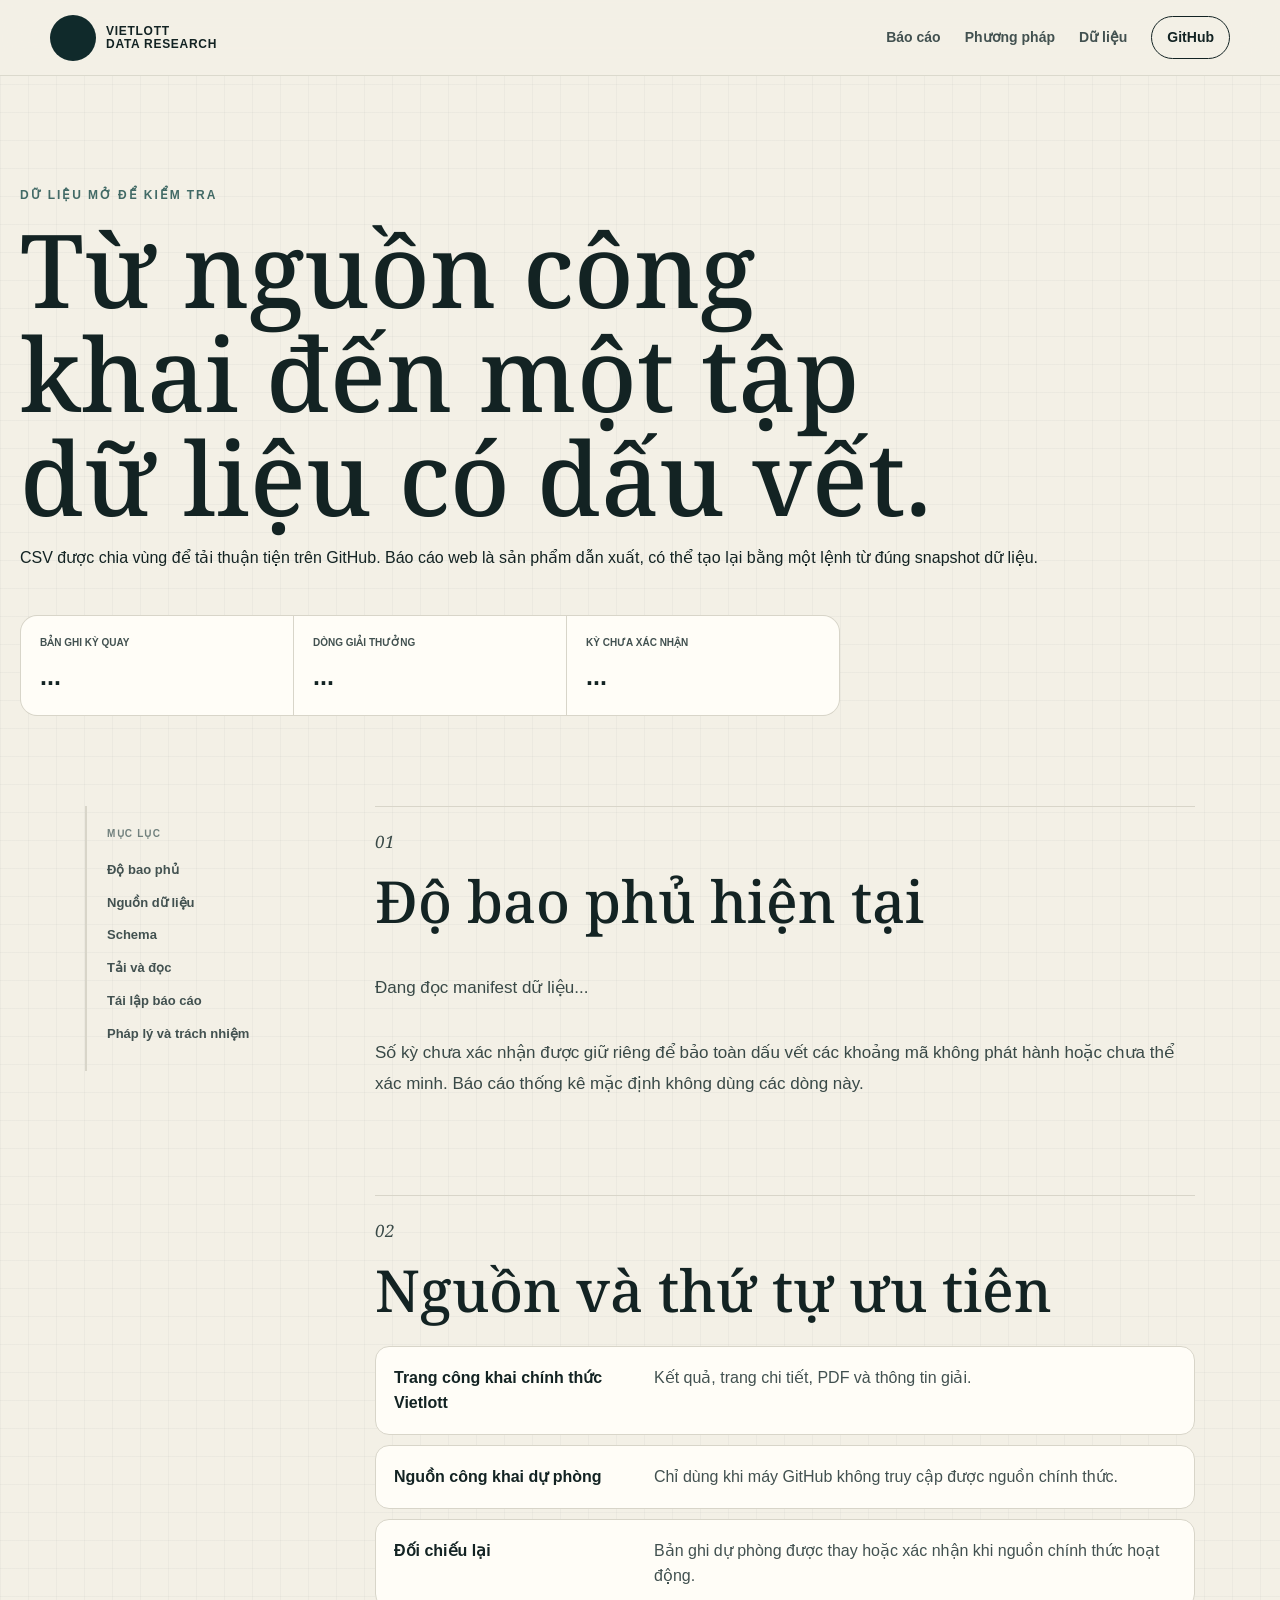
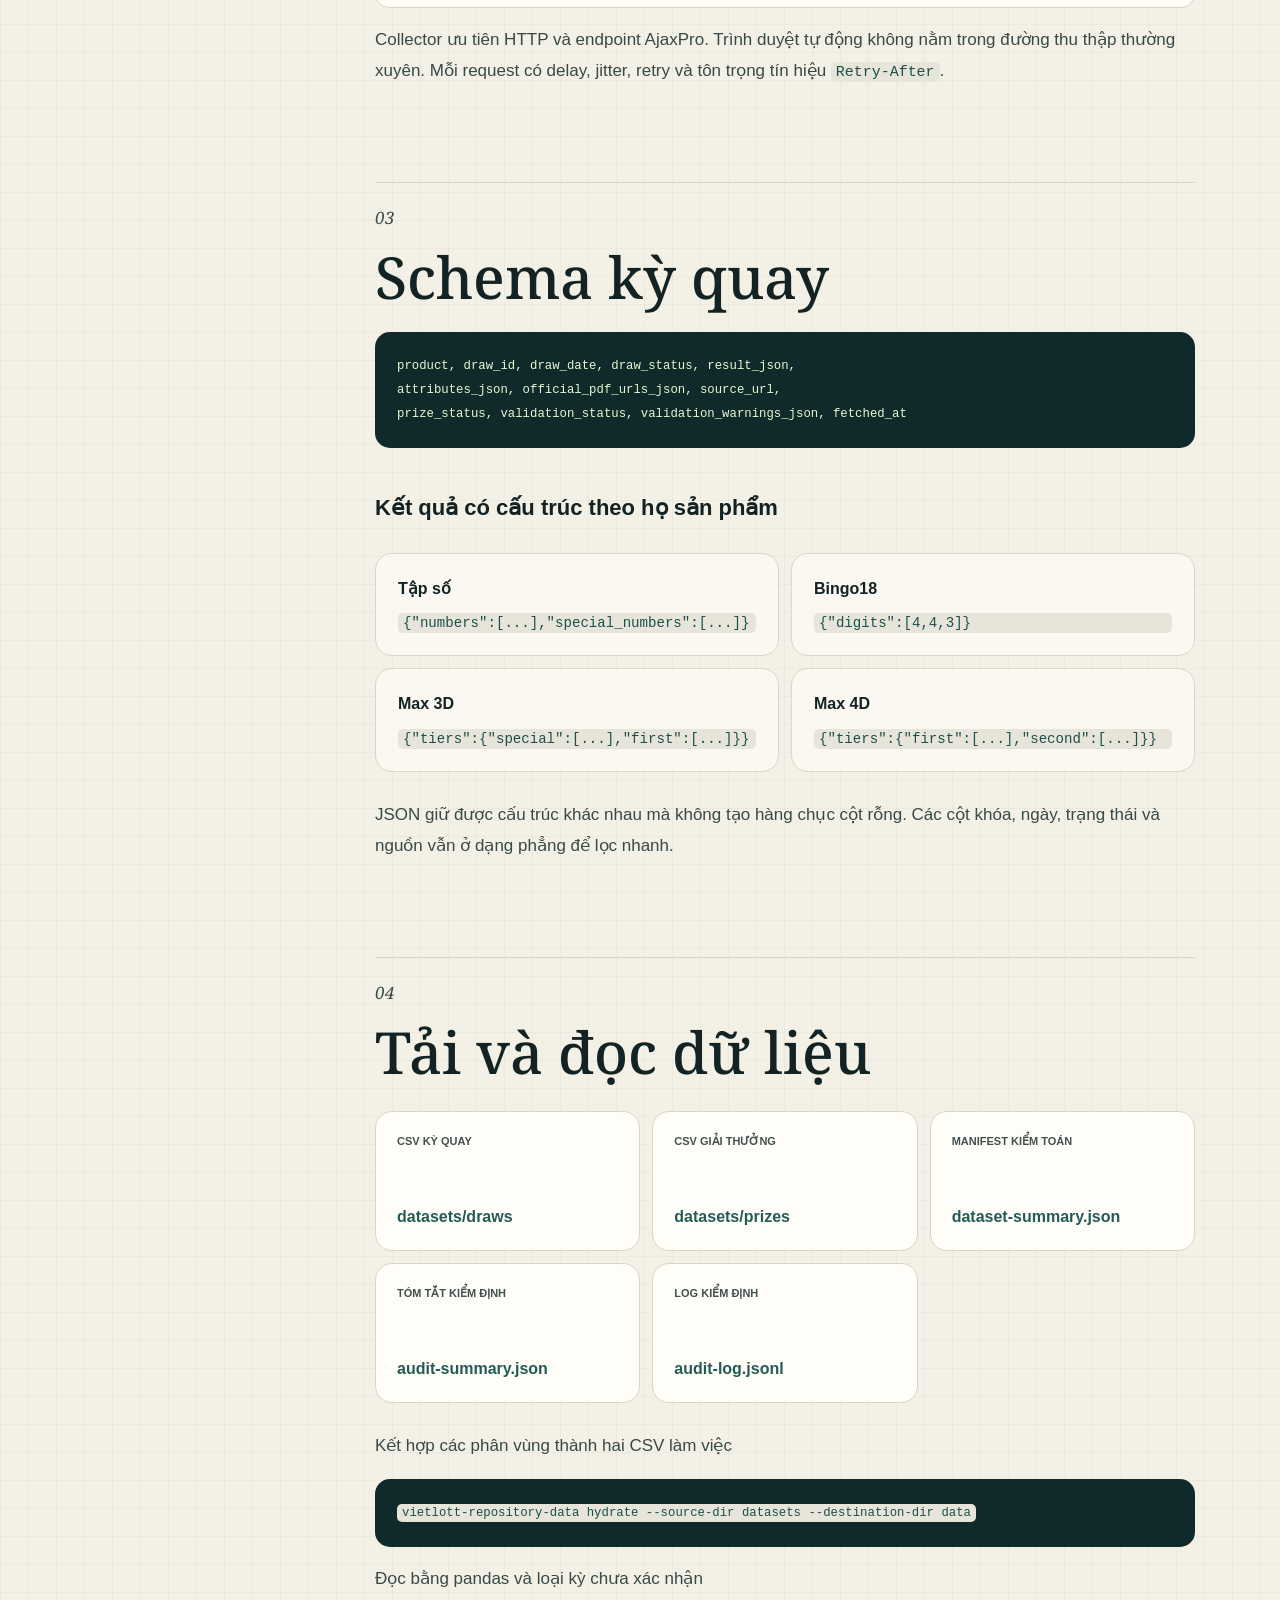
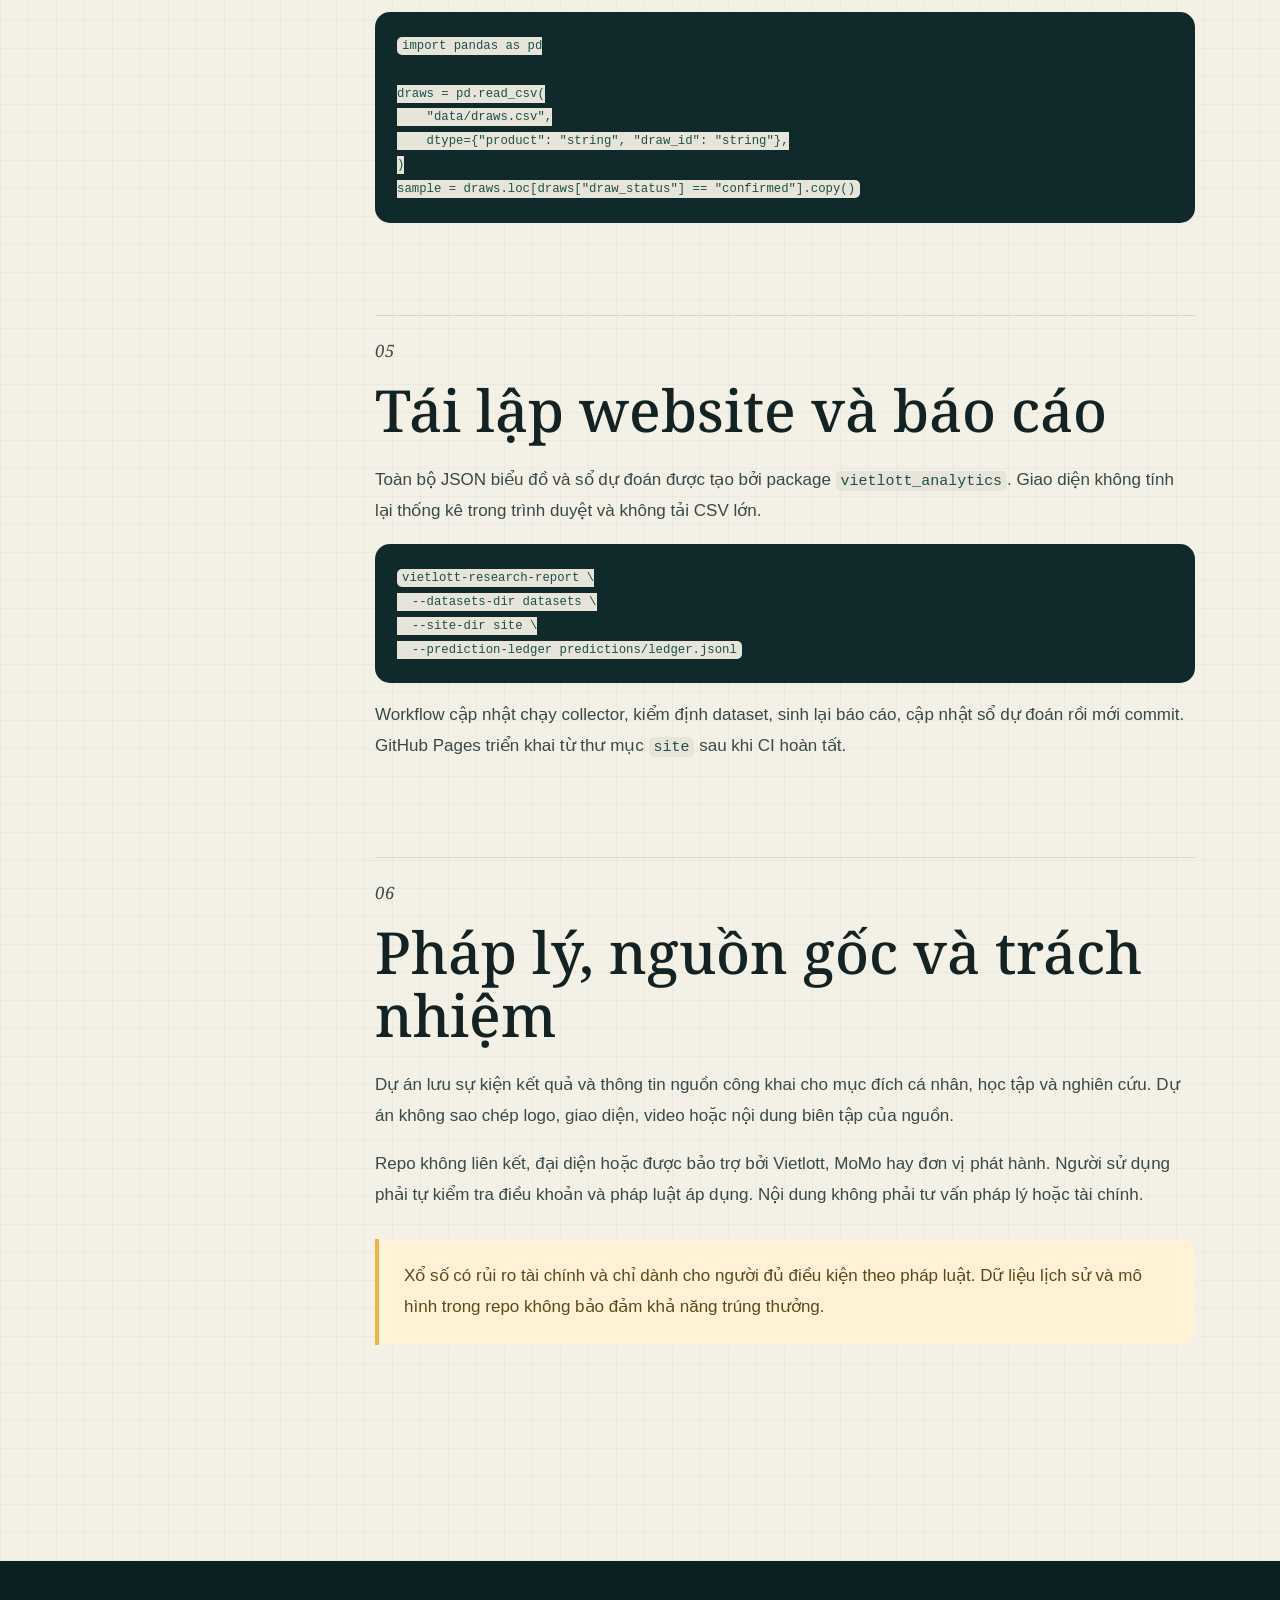
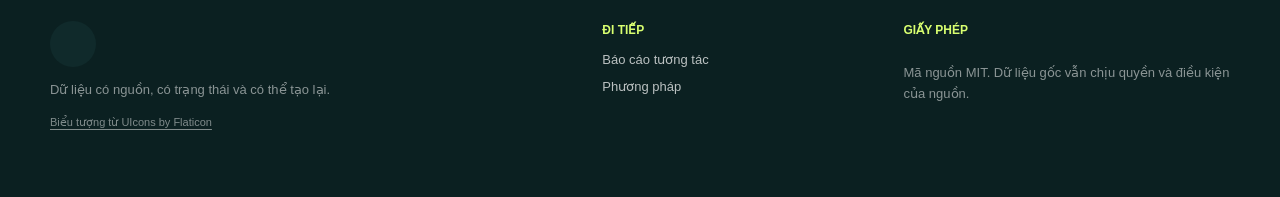
==== site/du-lieu.html @ 87aad27c "Cải thiện giao diện log kiểm định" ====
<!doctype html>
<html lang="vi">
<head>
  <meta charset="utf-8">
  <meta name="viewport" content="width=device-width, initial-scale=1">
  <meta name="description" content="Cấu trúc dữ liệu, nguồn và cách tái lập Vietlott Data Research.">
  <meta name="theme-color" content="#102a2b">
  <title>Dữ liệu và tái lập | Vietlott Data Research</title>
  <link rel="icon" href="assets/favicon.svg" type="image/svg+xml">
  <link rel="preconnect" href="https://fonts.googleapis.com">
  <link rel="preconnect" href="https://fonts.gstatic.com" crossorigin>
  <link rel="stylesheet" href="https://fonts.googleapis.com/css2?family=Noto+Serif:ital,wght@0,400;0,500;1,400;1,500&amp;display=swap">
  <link rel="stylesheet" href="https://cdn-uicons.flaticon.com/3.0.0/uicons-regular-rounded/css/uicons-regular-rounded.css">
  <link rel="stylesheet" href="assets/styles.css?v=20260614-7">
  <script src="assets/docs.js?v=20260614-2" defer></script>
</head>
<body>
  <a class="skip-link" href="#main">Bỏ qua điều hướng</a>
  <header class="site-header">
    <a class="brand" href="index.html">
      <span class="brand-mark" aria-hidden="true"><i class="fi fi-rr-crystal-ball"></i></span>
      <span class="brand-copy">Vietlott<br>Data Research</span>
    </a>
    <nav class="site-nav document-nav" aria-label="Điều hướng chính">
      <a href="index.html">Báo cáo</a>
      <a href="phuong-phap.html">Phương pháp</a>
      <a href="du-lieu.html" aria-current="page">Dữ liệu</a>
      <a class="nav-github" href="https://github.com/NhanAZ/vietlott-data-research">GitHub</a>
    </nav>
  </header>

  <main id="main" class="document-shell">
    <header class="document-hero data-hero">
      <p class="eyebrow">Dữ liệu mở để kiểm tra</p>
      <h1>Từ nguồn công khai đến một tập dữ liệu có dấu vết.</h1>
      <p>
        CSV được chia vùng để tải thuận tiện trên GitHub. Báo cáo web là sản phẩm
        dẫn xuất, có thể tạo lại bằng một lệnh từ đúng snapshot dữ liệu.
      </p>
      <div class="document-stats">
        <div><span>Bản ghi kỳ quay</span><strong data-manifest="draw_rows">...</strong></div>
        <div><span>Dòng giải thưởng</span><strong data-manifest="prize_rows">...</strong></div>
        <div><span>Kỳ chưa xác nhận</span><strong data-manifest="not_confirmed_rows">...</strong></div>
      </div>
    </header>

    <div class="document-layout">
      <aside class="document-toc">
        <strong>Mục lục</strong>
        <a href="#bao-phu">Độ bao phủ</a>
        <a href="#nguon">Nguồn dữ liệu</a>
        <a href="#schema">Schema</a>
        <a href="#tai">Tải và đọc</a>
        <a href="#tai-lap">Tái lập báo cáo</a>
        <a href="#phap-ly">Pháp lý và trách nhiệm</a>
      </aside>

      <article class="research-article">
        <section id="bao-phu">
          <p class="article-index">01</p>
          <h2>Độ bao phủ hiện tại</h2>
          <div id="coverage-table" class="table-wrap">
            <p>Đang đọc manifest dữ liệu...</p>
          </div>
          <p>
            Số kỳ chưa xác nhận được giữ riêng để bảo toàn dấu vết các khoảng mã không
            phát hành hoặc chưa thể xác minh. Báo cáo thống kê mặc định không dùng các dòng này.
          </p>
        </section>

        <section id="nguon">
          <p class="article-index">02</p>
          <h2>Nguồn và thứ tự ưu tiên</h2>
          <ol class="source-order">
            <li><strong>Trang công khai chính thức Vietlott</strong><span>Kết quả, trang chi tiết, PDF và thông tin giải.</span></li>
            <li><strong>Nguồn công khai dự phòng</strong><span>Chỉ dùng khi máy GitHub không truy cập được nguồn chính thức.</span></li>
            <li><strong>Đối chiếu lại</strong><span>Bản ghi dự phòng được thay hoặc xác nhận khi nguồn chính thức hoạt động.</span></li>
          </ol>
          <p>
            Collector ưu tiên HTTP và endpoint AjaxPro. Trình duyệt tự động không nằm
            trong đường thu thập thường xuyên. Mỗi request có delay, jitter, retry và
            tôn trọng tín hiệu <code>Retry-After</code>.
          </p>
        </section>

        <section id="schema">
          <p class="article-index">03</p>
          <h2>Schema kỳ quay</h2>
          <div class="code-block">
            <code>product, draw_id, draw_date, draw_status, result_json,<br>
            attributes_json, official_pdf_urls_json, source_url,<br>
            prize_status, validation_status, validation_warnings_json, fetched_at</code>
          </div>
          <h3>Kết quả có cấu trúc theo họ sản phẩm</h3>
          <div class="schema-grid">
            <article><strong>Tập số</strong><code>{"numbers":[...],"special_numbers":[...]}</code></article>
            <article><strong>Bingo18</strong><code>{"digits":[4,4,3]}</code></article>
            <article><strong>Max 3D</strong><code>{"tiers":{"special":[...],"first":[...]}}</code></article>
            <article><strong>Max 4D</strong><code>{"tiers":{"first":[...],"second":[...]}}</code></article>
          </div>
          <p>
            JSON giữ được cấu trúc khác nhau mà không tạo hàng chục cột rỗng. Các cột
            khóa, ngày, trạng thái và nguồn vẫn ở dạng phẳng để lọc nhanh.
          </p>
        </section>

        <section id="tai">
          <p class="article-index">04</p>
          <h2>Tải và đọc dữ liệu</h2>
          <div class="download-grid">
            <a href="https://github.com/NhanAZ/vietlott-data-research/tree/main/datasets/draws">
              <span>CSV kỳ quay</span><strong>datasets/draws</strong>
            </a>
            <a href="https://github.com/NhanAZ/vietlott-data-research/tree/main/datasets/prizes">
              <span>CSV giải thưởng</span><strong>datasets/prizes</strong>
            </a>
            <a href="https://github.com/NhanAZ/vietlott-data-research/blob/main/datasets/metadata/dataset-summary.json">
              <span>Manifest kiểm toán</span><strong>dataset-summary.json</strong>
            </a>
            <a href="data/audit-summary.json">
              <span>Tóm tắt kiểm định</span><strong>audit-summary.json</strong>
            </a>
            <a href="data/audit-log.jsonl">
              <span>Log kiểm định</span><strong>audit-log.jsonl</strong>
            </a>
          </div>
          <p>Kết hợp các phân vùng thành hai CSV làm việc</p>
          <pre><code>vietlott-repository-data hydrate --source-dir datasets --destination-dir data</code></pre>
          <p>Đọc bằng pandas và loại kỳ chưa xác nhận</p>
          <pre><code>import pandas as pd

draws = pd.read_csv(
    "data/draws.csv",
    dtype={"product": "string", "draw_id": "string"},
)
sample = draws.loc[draws["draw_status"] == "confirmed"].copy()</code></pre>
        </section>

        <section id="tai-lap">
          <p class="article-index">05</p>
          <h2>Tái lập website và báo cáo</h2>
          <p>
            Toàn bộ JSON biểu đồ và sổ dự đoán được tạo bởi package
            <code>vietlott_analytics</code>. Giao diện không tính lại thống kê trong
            trình duyệt và không tải CSV lớn.
          </p>
          <pre><code>vietlott-research-report \
  --datasets-dir datasets \
  --site-dir site \
  --prediction-ledger predictions/ledger.jsonl</code></pre>
          <p>
            Workflow cập nhật chạy collector, kiểm định dataset, sinh lại báo cáo,
            cập nhật sổ dự đoán rồi mới commit. GitHub Pages triển khai từ thư mục
            <code>site</code> sau khi CI hoàn tất.
          </p>
        </section>

        <section id="phap-ly">
          <p class="article-index">06</p>
          <h2>Pháp lý, nguồn gốc và trách nhiệm</h2>
          <p>
            Dự án lưu sự kiện kết quả và thông tin nguồn công khai cho mục đích cá
            nhân, học tập và nghiên cứu. Dự án không sao chép logo, giao diện, video
            hoặc nội dung biên tập của nguồn.
          </p>
          <p>
            Repo không liên kết, đại diện hoặc được bảo trợ bởi Vietlott, MoMo hay
            đơn vị phát hành. Người sử dụng phải tự kiểm tra điều khoản và pháp luật
            áp dụng. Nội dung không phải tư vấn pháp lý hoặc tài chính.
          </p>
          <p class="callout warning">
            Xổ số có rủi ro tài chính và chỉ dành cho người đủ điều kiện theo pháp luật.
            Dữ liệu lịch sử và mô hình trong repo không bảo đảm khả năng trúng thưởng.
          </p>
        </section>
      </article>
    </div>
  </main>

  <footer class="site-footer">
    <div class="shell footer-grid">
      <div>
        <span class="brand-mark" aria-hidden="true"><i class="fi fi-rr-crystal-ball"></i></span>
        <p>Dữ liệu có nguồn, có trạng thái và có thể tạo lại.</p>
        <a class="icon-credit" href="https://www.flaticon.com/free-icon-font/crystal-ball_8034121">Biểu tượng từ UIcons by Flaticon</a>
      </div>
      <div><strong>Đi tiếp</strong><a href="index.html">Báo cáo tương tác</a><a href="phuong-phap.html">Phương pháp</a></div>
      <div><strong>Giấy phép</strong><p>Mã nguồn MIT. Dữ liệu gốc vẫn chịu quyền và điều kiện của nguồn.</p></div>
    </div>
  </footer>
</body>
</html>
---- site/assets/styles.css ----
:root {
  --ink: #132323;
  --ink-soft: #425150;
  --forest: #102a2b;
  --forest-2: #173d3c;
  --cream: #f3f0e6;
  --paper: #fffdf7;
  --line: #d8d5c9;
  --acid: #d9ff70;
  --amber: #efb34c;
  --coral: #ed765f;
  --cyan: #64c8c3;
  --blue: #5e79d7;
  --shadow: 0 20px 55px rgb(16 42 43 / 9%);
  --radius: 22px;
  --shell: min(1180px, calc(100vw - 40px));
  --font-display: "Noto Serif", "Times New Roman", serif;
}

* {
  box-sizing: border-box;
}

[hidden] {
  display: none !important;
}

html {
  scroll-behavior: smooth;
}

section[id] {
  scroll-margin-top: 76px;
}

body {
  margin: 0;
  background:
    linear-gradient(rgb(19 35 35 / 3%) 1px, transparent 1px),
    linear-gradient(90deg, rgb(19 35 35 / 3%) 1px, transparent 1px),
    var(--cream);
  background-size: 28px 28px;
  color: var(--ink);
  font-family: "Aptos", "Segoe UI", Arial, sans-serif;
  line-height: 1.6;
}

button,
input,
select {
  font: inherit;
}

a {
  color: inherit;
}

.skip-link {
  position: fixed;
  z-index: 100;
  top: 12px;
  left: 12px;
  padding: 10px 14px;
  background: var(--acid);
  color: var(--forest);
  transform: translateY(-150%);
}

.skip-link:focus {
  transform: translateY(0);
}

.shell {
  width: var(--shell);
  margin-inline: auto;
}

.site-header {
  position: sticky;
  z-index: 50;
  top: 0;
  display: flex;
  align-items: center;
  justify-content: space-between;
  min-height: 76px;
  padding: 12px max(20px, calc((100vw - 1180px) / 2));
  border-bottom: 1px solid rgb(216 213 201 / 85%);
  background: rgb(243 240 230 / 92%);
  backdrop-filter: blur(18px);
}

.brand {
  display: inline-flex;
  gap: 10px;
  align-items: center;
  color: var(--ink);
  text-decoration: none;
}

.brand-mark {
  display: inline-grid;
  width: 46px;
  height: 46px;
  place-items: center;
  border-radius: 50%;
  background: var(--forest);
  color: var(--acid);
}

.brand-mark i {
  display: block;
  height: 23px;
  font-size: 23px;
  line-height: 1;
}

.brand-copy {
  font-size: 12px;
  font-weight: 800;
  line-height: 1.05;
  letter-spacing: 0.06em;
  text-transform: uppercase;
}

.site-nav {
  display: flex;
  gap: 24px;
  align-items: center;
}

.site-nav a {
  color: var(--ink-soft);
  font-size: 14px;
  font-weight: 700;
  text-decoration: none;
}

.site-nav a:hover {
  color: var(--ink);
}

.site-nav .nav-github {
  padding: 9px 15px;
  border: 1px solid var(--ink);
  border-radius: 999px;
  color: var(--ink);
}

.menu-button {
  display: none;
  border: 0;
  background: transparent;
  color: var(--ink);
  font-weight: 800;
}

.hero {
  display: grid;
  min-height: 690px;
  grid-template-columns: 1.1fr 0.9fr;
  gap: 60px;
  align-items: center;
  padding-block: 92px 74px;
}

.eyebrow,
.panel-kicker {
  margin: 0 0 12px;
  color: #426a66;
  font-size: 12px;
  font-weight: 900;
  letter-spacing: 0.16em;
  text-transform: uppercase;
}

.hero h1,
.section-heading h2,
.product-masthead h2,
.closing blockquote {
  font-family: var(--font-display);
  font-kerning: normal;
}

.hero h1 {
  max-width: 760px;
  margin: 0;
  font-size: clamp(48px, 6vw, 82px);
  font-weight: 500;
  line-height: 0.96;
  letter-spacing: normal;
}

.hero h1 span {
  color: #54716d;
  font-style: italic;
}

.hero-lead {
  max-width: 660px;
  margin: 34px 0 0;
  color: var(--ink-soft);
  font-size: 19px;
  line-height: 1.65;
}

.hero-actions {
  display: flex;
  gap: 12px;
  margin-top: 34px;
}

.button {
  display: inline-flex;
  min-height: 48px;
  align-items: center;
  justify-content: center;
  padding: 0 20px;
  border-radius: 999px;
  font-size: 14px;
  font-weight: 900;
  text-decoration: none;
}

.button-primary {
  background: var(--forest);
  color: var(--paper);
}

.button-primary:hover {
  background: var(--forest-2);
}

.button-quiet {
  border: 1px solid var(--line);
  background: rgb(255 253 247 / 55%);
}

.hero-figure {
  position: relative;
  min-height: 480px;
  overflow: hidden;
  border-radius: 46% 54% 38% 62% / 55% 44% 56% 45%;
  background:
    radial-gradient(circle at 67% 30%, rgb(217 255 112 / 88%) 0 4%, transparent 4.5%),
    radial-gradient(circle at 24% 70%, rgb(100 200 195 / 48%) 0 7%, transparent 7.5%),
    var(--forest);
  box-shadow: var(--shadow);
  color: var(--paper);
}

.hero-figure::before {
  position: absolute;
  inset: 13%;
  border: 1px dashed rgb(255 255 255 / 25%);
  border-radius: 50%;
  content: "";
}

.orbit {
  position: absolute;
  border: 1px solid rgb(255 255 255 / 14%);
  border-radius: 50%;
}

.orbit-one {
  inset: 25%;
}

.orbit-two {
  inset: 37%;
}

.hero-number {
  position: absolute;
  top: 50%;
  left: 50%;
  display: flex;
  flex-direction: column;
  text-align: center;
  transform: translate(-50%, -50%);
}

.hero-number strong {
  color: var(--acid);
  font-size: clamp(44px, 5.5vw, 76px);
  line-height: 1;
  letter-spacing: -0.06em;
}

.hero-number span {
  margin-top: 8px;
  color: rgb(255 255 255 / 65%);
  font-size: 12px;
  font-weight: 800;
  letter-spacing: 0.11em;
  text-transform: uppercase;
}

.hero-badge {
  position: absolute;
  display: flex;
  min-width: 130px;
  gap: 8px;
  align-items: center;
  padding: 12px 15px;
  border: 1px solid rgb(255 255 255 / 15%);
  border-radius: 16px;
  background: rgb(255 255 255 / 10%);
  box-shadow: 0 14px 32px rgb(0 0 0 / 14%);
  font-size: 12px;
  backdrop-filter: blur(12px);
}

.hero-badge strong {
  color: var(--acid);
  font-size: 19px;
}

.hero-badge-a {
  top: 18%;
  left: 10%;
}

.hero-badge-b {
  right: 7%;
  bottom: 20%;
}

.hero-badge-c {
  bottom: 9%;
  left: 21%;
}

.hero-badge-c span,
.hero-badge-b span {
  color: rgb(255 255 255 / 65%);
}

.status-dot {
  width: 9px;
  height: 9px;
  border-radius: 50%;
  background: var(--acid);
  box-shadow: 0 0 0 5px rgb(217 255 112 / 13%);
}

.quick-read {
  padding-block: 80px 96px;
}

.section-heading {
  display: flex;
  gap: 50px;
  align-items: end;
  justify-content: space-between;
  margin-bottom: 32px;
}

.section-heading.compact {
  display: block;
}

.section-heading h2 {
  max-width: 780px;
  margin: 0;
  font-size: clamp(38px, 5vw, 62px);
  font-weight: 500;
  line-height: 1.08;
  letter-spacing: normal;
}

.section-heading > p {
  max-width: 430px;
  margin: 0;
  color: var(--ink-soft);
}

.principle-grid {
  display: grid;
  grid-template-columns: repeat(3, 1fr);
  gap: 16px;
}

.principle-card {
  position: relative;
  min-height: 270px;
  padding: 30px;
  overflow: hidden;
  border: 1px solid var(--line);
  border-radius: var(--radius);
  background: rgb(255 253 247 / 72%);
}

.principle-card h3 {
  max-width: 250px;
  margin: 74px 0 10px;
  font-size: 23px;
  line-height: 1.15;
}

.principle-card p {
  margin: 0;
  color: var(--ink-soft);
}

.principle-index {
  position: absolute;
  top: 22px;
  right: 24px;
  color: #9aa39c;
  font-family: var(--font-display);
  font-size: 28px;
  font-style: italic;
}

.principle-card::after {
  position: absolute;
  top: 28px;
  left: 28px;
  width: 34px;
  height: 34px;
  border: 8px solid var(--acid);
  border-radius: 50%;
  content: "";
}

.principle-card:nth-child(2)::after {
  border-color: var(--cyan);
}

.principle-card:nth-child(3)::after {
  border-color: var(--amber);
}

.project-stance {
  padding-bottom: 110px;
}

.stance-intro {
  display: grid;
  grid-template-columns: 1.15fr 0.85fr;
  gap: 80px;
  align-items: end;
  padding-top: 46px;
  border-top: 1px solid var(--line);
}

.stance-intro .eyebrow {
  grid-column: 1 / -1;
  margin-bottom: -58px;
}

.stance-intro h2 {
  margin: 0;
  font-family: var(--font-display);
  font-size: clamp(38px, 4.8vw, 62px);
  font-weight: 500;
  line-height: 1.08;
  letter-spacing: normal;
}

.stance-intro > p:last-child {
  margin: 0;
  color: var(--ink-soft);
  font-size: 17px;
}

.stance-verdict {
  display: grid;
  grid-template-columns: 0.7fr 0.55fr 1.4fr;
  gap: 24px;
  align-items: center;
  margin-top: 38px;
  padding: 26px 30px;
  border-radius: 20px;
  background: var(--forest);
  color: var(--paper);
}

.stance-verdict > span {
  color: rgb(255 255 255 / 58%);
  font-size: 11px;
  font-weight: 850;
  letter-spacing: 0.08em;
  text-transform: uppercase;
}

.stance-verdict strong {
  color: var(--acid);
  font-size: 34px;
  letter-spacing: -0.035em;
}

.stance-verdict p {
  margin: 0;
  color: rgb(255 255 255 / 76%);
}

.stance-grid {
  display: grid;
  grid-template-columns: repeat(3, 1fr);
  gap: 12px;
  margin-top: 12px;
}

.stance-grid article {
  min-height: 225px;
  padding: 25px;
  border: 1px solid var(--line);
  border-radius: 18px;
  background: rgb(255 253 247 / 68%);
}

.stance-grid span {
  display: block;
  margin-bottom: 45px;
  color: #5c716e;
  font-size: 10px;
  font-weight: 850;
  letter-spacing: 0.1em;
  text-transform: uppercase;
}

.stance-grid strong {
  display: block;
  font-size: 20px;
  line-height: 1.25;
}

.stance-grid p {
  margin: 10px 0 0;
  color: var(--ink-soft);
  font-size: 13px;
}

.stance-disclaimer {
  margin: 18px 0 0;
  padding-left: 16px;
  border-left: 3px solid var(--coral);
  color: #6f514b;
  font-size: 13px;
}

.data-ribbon {
  border-block: 1px solid rgb(255 255 255 / 12%);
  background: var(--forest);
  color: var(--paper);
}

.data-ribbon-inner {
  display: grid;
  grid-template-columns: repeat(4, 1fr);
}

.data-ribbon-inner > div {
  display: flex;
  min-height: 126px;
  flex-direction: column;
  justify-content: center;
  padding: 24px;
  border-left: 1px solid rgb(255 255 255 / 12%);
}

.data-ribbon-inner > div:last-child {
  border-right: 1px solid rgb(255 255 255 / 12%);
}

.data-ribbon span {
  color: rgb(255 255 255 / 58%);
  font-size: 12px;
  font-weight: 800;
  letter-spacing: 0.11em;
  text-transform: uppercase;
}

.data-ribbon strong {
  color: var(--acid);
  font-size: 29px;
}

.audit-overview {
  padding-block: 100px 0;
}

.audit-summary-grid {
  display: grid;
  grid-template-columns: repeat(3, 1fr);
  gap: 14px;
}

.audit-summary-grid article,
.audit-conclusion-card {
  border: 1px solid var(--line);
  border-radius: 24px;
  background: rgb(255 253 247 / 68%);
  box-shadow: var(--shadow);
}

.audit-summary-grid article {
  padding: 24px;
}

.audit-summary-grid span,
.audit-conclusion-card span,
.audit-mini-grid span {
  display: block;
  color: #426a66;
  font-size: 11px;
  font-weight: 900;
  letter-spacing: 0.11em;
  text-transform: uppercase;
}

.audit-summary-grid strong {
  display: block;
  margin-top: 12px;
  color: var(--forest);
  font-size: 38px;
  line-height: 1;
}

.audit-summary-grid small {
  display: block;
  margin-top: 10px;
  color: var(--ink-soft);
}

.audit-conclusion-card {
  display: grid;
  grid-template-columns: 0.4fr 1fr auto;
  gap: 20px;
  align-items: center;
  margin-top: 14px;
  padding: 24px;
}

.audit-conclusion-card p {
  margin: 0;
  color: var(--ink-soft);
}

.audit-conclusion-card small {
  color: #71807c;
  font-weight: 800;
}

.audit-log-panel {
  margin-top: 14px;
  border: 1px solid var(--line);
  border-radius: 24px;
  background: rgb(255 253 247 / 72%);
  box-shadow: var(--shadow);
}

.audit-log-panel summary {
  display: flex;
  gap: 18px;
  align-items: center;
  justify-content: space-between;
  padding: 20px 24px;
  cursor: pointer;
  list-style: none;
}

.audit-log-panel summary::-webkit-details-marker {
  display: none;
}

.audit-log-panel summary::after {
  display: grid;
  width: 34px;
  height: 34px;
  flex: 0 0 auto;
  place-items: center;
  border: 1px solid var(--line);
  border-radius: 50%;
  content: "+";
  font-size: 20px;
  font-weight: 900;
}

.audit-log-panel[open] summary::after {
  content: "-";
}

.audit-log-panel summary span {
  color: #426a66;
  font-size: 12px;
  font-weight: 900;
  letter-spacing: 0.11em;
  text-transform: uppercase;
}

.audit-log-panel summary strong {
  color: var(--forest);
}

.audit-log-visual {
  display: grid;
  gap: 14px;
  padding: 0 24px 24px;
}

.audit-log-lead,
.audit-signal-card,
.audit-product-card {
  border: 1px solid var(--line);
  border-radius: 20px;
  background: #fbf8ef;
}

.audit-log-lead {
  display: grid;
  grid-template-columns: 1fr auto;
  gap: 18px;
  align-items: center;
  padding: 18px;
}

.audit-log-lead span,
.audit-signal-card span,
.audit-product-top span {
  display: block;
  color: #55716d;
  font-size: 10px;
  font-weight: 900;
  letter-spacing: 0.1em;
  text-transform: uppercase;
}

.audit-log-lead strong,
.audit-signal-card strong {
  display: block;
  margin-top: 6px;
  line-height: 1.35;
}

.audit-log-statuses,
.audit-status-pills {
  display: flex;
  flex-wrap: wrap;
  gap: 7px;
}

.audit-status-pill {
  display: inline-flex;
  gap: 6px;
  align-items: center;
  padding: 6px 9px;
  border-radius: 999px;
  background: #edf0e6;
  color: #50605c;
  font-size: 11px;
  font-weight: 850;
}

.audit-status-pill.watch {
  background: rgb(239 179 76 / 18%);
  color: #8a5b12;
}

.audit-status-pill.review {
  background: rgb(237 118 95 / 18%);
  color: #9d3c2b;
}

.audit-status-pill.skipped {
  background: #ebe3d2;
  color: #756751;
}

.audit-signal-card {
  padding: 18px;
  border-left-width: 5px;
}

.audit-signal-card.watch,
.audit-product-card.watch {
  border-left-color: var(--amber);
}

.audit-signal-card.review,
.audit-product-card.review {
  border-left-color: var(--coral);
}

.audit-signal-card.pass,
.audit-product-card.pass {
  border-left-color: #9ab7a5;
}

.audit-signal-card.skipped,
.audit-product-card.skipped {
  border-left-color: #b9b3a5;
}

.audit-signal-card p {
  margin: 8px 0 0;
  color: var(--ink-soft);
}

.audit-log-products {
  display: grid;
  grid-template-columns: repeat(2, minmax(0, 1fr));
  gap: 12px;
}

.audit-product-card {
  padding: 16px;
  border-left-width: 5px;
}

.audit-product-top {
  display: flex;
  gap: 12px;
  align-items: start;
  justify-content: space-between;
}

.audit-product-top strong {
  display: block;
  margin-top: 4px;
  font-size: 18px;
}

.audit-product-top small {
  flex: 0 0 auto;
  color: #6d7976;
  font-weight: 800;
}

.audit-product-card .audit-status-pills {
  margin-top: 12px;
}

.audit-signal {
  display: grid;
  gap: 3px;
  margin: 14px 0 0;
  padding: 12px;
  border-radius: 14px;
  background: #f0eadf;
}

.audit-signal b,
.audit-signal span,
.audit-signal em {
  display: block;
}

.audit-signal span,
.audit-product-card > p {
  color: var(--ink-soft);
  font-size: 13px;
}

.audit-signal em {
  color: #5b6d69;
  font-style: normal;
  font-weight: 850;
}

.audit-product-card > p {
  margin: 12px 0 0;
}

.audit-log-actions {
  display: flex;
  gap: 10px;
  justify-content: flex-end;
  padding-top: 2px;
}

.audit-log-actions a {
  padding: 10px 14px;
  border: 1px solid var(--forest);
  border-radius: 999px;
  color: var(--forest);
  font-size: 13px;
  font-weight: 900;
  text-decoration: none;
}

.analysis-section {
  padding-block: 110px;
}

.product-tabs {
  display: flex;
  gap: 8px;
  margin-bottom: 24px;
  padding: 7px;
  overflow-x: auto;
  border: 1px solid var(--line);
  border-radius: 18px;
  background: rgb(255 253 247 / 60%);
}

.product-tab {
  flex: 0 0 auto;
  padding: 10px 15px;
  border: 0;
  border-radius: 12px;
  background: transparent;
  color: var(--ink-soft);
  cursor: pointer;
  font-size: 13px;
  font-weight: 850;
}

.product-tab[aria-selected="true"] {
  background: var(--forest);
  color: var(--acid);
  box-shadow: 0 8px 22px rgb(16 42 43 / 20%);
}

.product-tab .inactive-tag {
  margin-left: 5px;
  color: #9ba6a3;
  font-size: 9px;
  text-transform: uppercase;
}

.loading-card {
  display: flex;
  min-height: 72px;
  gap: 12px;
  align-items: center;
  justify-content: center;
  margin-bottom: 18px;
  border: 1px solid var(--line);
  border-radius: 16px;
  background: rgb(255 253 247 / 64%);
  color: var(--ink-soft);
  font-size: 13px;
}

.loader {
  width: 18px;
  height: 18px;
  border: 2px solid #c8c8bf;
  border-top-color: var(--forest);
  border-radius: 50%;
  animation: spin 0.8s linear infinite;
}

@keyframes spin {
  to { transform: rotate(360deg); }
}

.dashboard,
.analysis-kind {
  display: grid;
  gap: 18px;
}

.dashboard > *,
.analysis-kind,
.two-column > *,
.panel,
.heatmap-wrap,
.table-wrap {
  min-width: 0;
  max-width: 100%;
}

.panel {
  padding: 28px;
  border: 1px solid var(--line);
  border-radius: var(--radius);
  background: rgb(255 253 247 / 88%);
  box-shadow: 0 7px 24px rgb(16 42 43 / 4%);
}

.panel-dark {
  border-color: transparent;
  background: var(--forest);
  color: var(--paper);
}

.product-masthead {
  display: flex;
  min-height: 230px;
  align-items: end;
  justify-content: space-between;
  background:
    radial-gradient(circle at 80% 10%, rgb(217 255 112 / 19%), transparent 25%),
    linear-gradient(130deg, var(--forest), #1b4643);
}

.product-masthead h2 {
  margin: 0;
  font-size: clamp(48px, 7vw, 78px);
  font-weight: 500;
  line-height: 0.95;
  letter-spacing: normal;
}

.product-masthead p {
  max-width: 680px;
  margin: 15px 0 0;
  color: rgb(255 255 255 / 65%);
}

.panel-dark .panel-kicker {
  color: var(--acid);
}

.latest-draw {
  display: flex;
  min-width: 180px;
  flex-direction: column;
  align-items: flex-end;
  text-align: right;
}

.latest-draw span,
.latest-draw time {
  color: rgb(255 255 255 / 55%);
  font-size: 12px;
}

.latest-draw strong {
  color: var(--acid);
  font-size: 34px;
}

.metric-grid {
  display: grid;
  grid-template-columns: repeat(5, 1fr);
  gap: 12px;
}

.metric-card {
  min-height: 145px;
  padding: 23px;
  border: 1px solid var(--line);
  border-radius: 18px;
  background: var(--paper);
}

.metric-card span {
  display: block;
  margin-bottom: 15px;
  color: var(--ink-soft);
  font-size: 11px;
  font-weight: 850;
  letter-spacing: 0.1em;
  text-transform: uppercase;
}

.metric-card strong {
  display: block;
  font-size: 31px;
  line-height: 1;
}

.metric-card small {
  display: block;
  margin-top: 9px;
  color: #73807e;
}

.panel-heading {
  display: flex;
  gap: 24px;
  align-items: start;
  justify-content: space-between;
  margin-bottom: 24px;
}

.panel-heading h3 {
  margin: 0;
  font-size: 25px;
  line-height: 1.15;
}

.panel-heading .panel-kicker {
  margin-bottom: 6px;
}

.conclusion-panel {
  overflow: hidden;
  background:
    radial-gradient(circle at 100% 0, rgb(100 200 195 / 14%), transparent 30%),
    var(--paper);
}

.verdict {
  padding: 7px 12px;
  border: 1px solid #b8c1bc;
  border-radius: 999px;
  color: #315c57;
  font-size: 11px;
  font-weight: 900;
  letter-spacing: 0.08em;
  text-transform: uppercase;
}

.verdict.alert {
  border-color: #e9b0a3;
  color: #a84232;
}

.conclusion-layout {
  display: grid;
  grid-template-columns: 1.4fr 1fr;
  gap: 46px;
  align-items: center;
}

.big-explanation {
  margin: 0;
  font-family: var(--font-display);
  font-size: 31px;
  line-height: 1.35;
  letter-spacing: normal;
}

.test-metrics {
  display: grid;
  grid-template-columns: repeat(3, 1fr);
  gap: 10px;
}

.test-metric {
  padding: 14px;
  border: 1px solid var(--line);
  border-radius: 14px;
  background: rgb(243 240 230 / 58%);
}

.test-metric span {
  display: block;
  color: var(--ink-soft);
  font-size: 10px;
  font-weight: 850;
  letter-spacing: 0.08em;
  text-transform: uppercase;
}

.test-metric strong {
  display: block;
  margin-top: 5px;
  font-size: 20px;
}

.audit-panel {
  background:
    radial-gradient(circle at 0 0, rgb(217 255 112 / 14%), transparent 28%),
    var(--paper);
}

.audit-mini-grid {
  display: grid;
  grid-template-columns: repeat(5, 1fr);
  gap: 10px;
  margin: 22px 0;
}

.audit-mini-grid article {
  padding: 14px;
  border: 1px solid var(--line);
  border-radius: 15px;
  background: rgb(243 240 230 / 58%);
}

.audit-mini-grid strong {
  display: block;
  margin-top: 8px;
  font-size: 20px;
}

.audit-test-list {
  display: grid;
  gap: 10px;
}

.audit-test-row {
  display: grid;
  grid-template-columns: 1fr minmax(260px, 0.6fr);
  gap: 18px;
  padding: 16px;
  border: 1px solid var(--line);
  border-left-width: 5px;
  border-radius: 18px;
  background: rgb(255 253 247 / 72%);
}

.audit-test-row.pass {
  border-left-color: #9ab7a5;
}

.audit-test-row.watch {
  border-left-color: var(--amber);
}

.audit-test-row.review {
  border-left-color: var(--coral);
}

.audit-test-row.skipped {
  border-left-color: #b9b3a5;
}

.audit-test-row span {
  color: #5c6d6a;
  font-size: 11px;
  font-weight: 850;
  letter-spacing: 0.08em;
  text-transform: uppercase;
}

.audit-test-row strong {
  display: block;
  margin-top: 5px;
  font-size: 18px;
  line-height: 1.2;
}

.audit-test-row p {
  margin: 8px 0 0;
  color: var(--ink-soft);
  font-size: 13px;
}

.audit-test-row dl {
  display: grid;
  grid-template-columns: repeat(2, 1fr);
  gap: 8px;
  margin: 0;
}

.audit-test-row dl div {
  padding: 9px;
  border-radius: 12px;
  background: #f1ede2;
}

.audit-test-row dt {
  color: #667673;
  font-size: 10px;
  font-weight: 850;
  text-transform: uppercase;
}

.audit-test-row dd {
  margin: 3px 0 0;
  font-weight: 900;
}

.audit-family-list {
  display: grid;
  grid-template-columns: repeat(2, 1fr);
  gap: 10px;
  margin-top: 12px;
}

.audit-family-list article {
  padding: 12px;
  border-radius: 14px;
  background: #f1ede2;
}

.audit-family-list strong,
.audit-family-list span {
  display: block;
}

.audit-family-list span {
  margin-top: 4px;
  color: var(--ink-soft);
}

.method-note {
  margin: 20px 0 0;
  color: #687572;
  font-size: 12px;
}

.two-column {
  display: grid;
  grid-template-columns: repeat(2, minmax(0, 1fr));
  gap: 18px;
}

.number-map-layout {
  display: grid;
  grid-template-columns: 1.55fr 0.75fr;
  gap: 30px;
}

.number-grid {
  display: grid;
  grid-template-columns: repeat(10, minmax(36px, 1fr));
  gap: 8px;
}

.number-cell {
  position: relative;
  display: grid;
  aspect-ratio: 1;
  place-items: center;
  border: 1px solid rgb(19 35 35 / 10%);
  border-radius: 50%;
  color: var(--ink);
  cursor: pointer;
  font-size: 13px;
  font-weight: 900;
  transition: transform 150ms ease, box-shadow 150ms ease;
}

.number-cell:hover,
.number-cell.selected {
  z-index: 1;
  box-shadow: 0 8px 18px rgb(16 42 43 / 16%);
  transform: translateY(-3px);
}

.number-cell.selected {
  outline: 3px solid var(--ink);
  outline-offset: 2px;
}

.number-profile {
  min-height: 100%;
  padding: 24px;
  border-radius: 20px;
  background: var(--forest);
  color: var(--paper);
}

.profile-number {
  display: flex;
  align-items: center;
  justify-content: space-between;
}

.profile-number strong {
  display: grid;
  width: 66px;
  height: 66px;
  place-items: center;
  border-radius: 50%;
  background: var(--acid);
  color: var(--forest);
  font-size: 26px;
}

.profile-number span {
  color: rgb(255 255 255 / 55%);
  font-size: 11px;
  font-weight: 850;
  text-transform: uppercase;
}

.profile-stats {
  display: grid;
  gap: 12px;
  margin-top: 24px;
}

.profile-stat {
  display: flex;
  align-items: end;
  justify-content: space-between;
  padding-bottom: 10px;
  border-bottom: 1px solid rgb(255 255 255 / 12%);
}

.profile-stat span {
  color: rgb(255 255 255 / 55%);
  font-size: 12px;
}

.profile-stat strong {
  font-size: 18px;
}

.legend {
  display: flex;
  gap: 13px;
  color: var(--ink-soft);
  font-size: 11px;
}

.legend span {
  display: flex;
  gap: 5px;
  align-items: center;
}

.legend i {
  width: 10px;
  height: 10px;
  border-radius: 50%;
}

.legend-low { background: #9eb7df; }
.legend-neutral { background: #e8e4d7; }
.legend-high { background: #ef967f; }

.tiny-label {
  color: #778380;
  font-size: 10px;
  font-weight: 850;
  letter-spacing: 0.08em;
  text-transform: uppercase;
}

.bar-chart {
  display: grid;
  gap: 11px;
}

.bar-row {
  display: grid;
  grid-template-columns: 48px minmax(0, 1fr) 64px;
  gap: 10px;
  align-items: center;
  font-size: 12px;
}

.bar-label {
  overflow: hidden;
  font-weight: 850;
  text-overflow: ellipsis;
  white-space: nowrap;
}

.bar-track {
  height: 10px;
  overflow: hidden;
  border-radius: 999px;
  background: #eae6da;
}

.bar-fill {
  height: 100%;
  border-radius: inherit;
  background: var(--cyan);
}

.bar-fill.warm {
  background: var(--coral);
}

.bar-fill.cool {
  background: var(--blue);
}

.bar-value {
  color: var(--ink-soft);
  text-align: right;
}

.month-chart {
  display: grid;
  grid-template-columns: repeat(12, 1fr);
  gap: 7px;
}

.month-cell {
  min-height: 90px;
  padding: 10px 6px;
  border-radius: 13px;
  text-align: center;
}

.month-cell span {
  display: block;
  font-size: 10px;
  font-weight: 850;
  text-transform: uppercase;
}

.month-cell strong {
  display: block;
  margin-top: 8px;
  font-size: 16px;
}

.month-cell small {
  color: rgb(19 35 35 / 58%);
}

.subchart-title {
  margin: 28px 0 12px;
  font-size: 13px;
}

.weekday-chart {
  grid-template-columns: repeat(7, 1fr);
}

.heatmap-wrap {
  width: 100%;
  overflow-x: auto;
}

.heatmap {
  width: 100%;
  min-width: 760px;
  border-collapse: separate;
  border-spacing: 4px;
  font-size: 10px;
}

.heatmap th {
  color: #6f7b78;
  font-weight: 800;
}

.heatmap td {
  min-width: 28px;
  height: 28px;
  border-radius: 7px;
  text-align: center;
}

.svg-chart svg {
  display: block;
  width: 100%;
  height: auto;
  overflow: visible;
}

.svg-chart text {
  fill: #697673;
  font: 10px "Segoe UI", sans-serif;
}

.structure-summary {
  display: grid;
  gap: 24px;
}

.structure-group h4 {
  margin: 0 0 11px;
  font-size: 13px;
}

.distribution-pills {
  display: flex;
  flex-wrap: wrap;
  gap: 7px;
}

.distribution-pill {
  padding: 7px 10px;
  border-radius: 999px;
  background: #ece8dc;
  color: var(--ink-soft);
  font-size: 11px;
}

.distribution-pill strong {
  color: var(--ink);
}

.table-wrap {
  overflow-x: auto;
}

.data-table {
  width: 100%;
  border-collapse: collapse;
  font-size: 13px;
}

.data-table th,
.data-table td {
  padding: 12px 10px;
  border-bottom: 1px solid var(--line);
  text-align: left;
}

.data-table th {
  color: #74817e;
  font-size: 10px;
  letter-spacing: 0.06em;
  text-transform: uppercase;
}

.data-table td:last-child,
.data-table th:last-child {
  text-align: right;
}

.backtest-score {
  display: grid;
  grid-template-columns: 1fr auto 1fr;
  gap: 15px;
  align-items: center;
}

.backtest-side {
  padding: 17px;
  border-radius: 16px;
  background: #ebe7dc;
}

.backtest-side.model {
  background: var(--forest);
  color: var(--paper);
}

.backtest-side span {
  display: block;
  color: #73807d;
  font-size: 10px;
  font-weight: 850;
  letter-spacing: 0.06em;
  text-transform: uppercase;
}

.backtest-side.model span {
  color: rgb(255 255 255 / 55%);
}

.backtest-side strong {
  display: block;
  margin-top: 5px;
  font-size: 27px;
}

.backtest-vs {
  color: #82908d;
  font-size: 11px;
  font-weight: 900;
}

.backtest-verdict {
  margin: 18px 0 0;
  padding-top: 14px;
  border-top: 1px solid var(--line);
  color: var(--ink-soft);
}

.technical-details {
  margin-top: 12px;
  color: #64716f;
  font-size: 12px;
}

.technical-details summary {
  width: fit-content;
  cursor: pointer;
  color: #315f5b;
  font-weight: 800;
}

.technical-details p {
  margin: 8px 0 0;
}

.prize-report {
  display: grid;
  grid-template-columns: repeat(2, 1fr);
  gap: 10px;
}

.prize-metric {
  padding: 16px;
  border-radius: 15px;
  background: #ece8dc;
}

.prize-metric span {
  display: block;
  color: #707c79;
  font-size: 10px;
  font-weight: 850;
  text-transform: uppercase;
}

.prize-metric strong {
  display: block;
  margin-top: 5px;
  font-size: 19px;
}

.recent-draws {
  display: grid;
  grid-template-columns: repeat(3, 1fr);
  gap: 9px;
}

.draw-card {
  padding: 15px;
  border: 1px solid var(--line);
  border-radius: 15px;
  background: #fbf9f2;
}

.draw-meta {
  display: flex;
  justify-content: space-between;
  color: #727f7c;
  font-size: 10px;
  font-weight: 800;
}

.draw-balls {
  display: flex;
  flex-wrap: wrap;
  gap: 5px;
  margin-top: 12px;
}

.ball {
  display: inline-grid;
  min-width: 29px;
  height: 29px;
  padding-inline: 5px;
  place-items: center;
  border-radius: 999px;
  background: var(--forest);
  color: var(--paper);
  font-size: 10px;
  font-weight: 900;
}

.ball.special {
  background: var(--amber);
  color: var(--ink);
}

.sequence-chip {
  display: inline-block;
  margin: 5px 5px 0 0;
  padding: 5px 8px;
  border-radius: 7px;
  background: #e7e4d8;
  font: 700 11px ui-monospace, Consolas, monospace;
}

.prediction-section {
  padding-block: 110px;
  background:
    radial-gradient(circle at 90% 15%, rgb(217 255 112 / 17%), transparent 25%),
    var(--forest);
  color: var(--paper);
}

.section-heading.light .eyebrow {
  color: var(--acid);
}

.section-heading.light > p {
  color: rgb(255 255 255 / 62%);
}

.prediction-warning {
  display: flex;
  gap: 18px;
  align-items: center;
  margin-bottom: 24px;
  padding: 16px 20px;
  border: 1px solid rgb(217 255 112 / 26%);
  border-radius: 16px;
  background: rgb(217 255 112 / 8%);
}

.prediction-warning strong {
  flex: 0 0 auto;
  color: var(--acid);
}

.prediction-warning span {
  color: rgb(255 255 255 / 64%);
  font-size: 13px;
}

.prediction-toolbar {
  display: flex;
  gap: 12px;
  align-items: center;
  margin-bottom: 20px;
}

.prediction-toolbar label {
  color: rgb(255 255 255 / 58%);
  font-size: 11px;
  font-weight: 850;
  text-transform: uppercase;
}

.prediction-toolbar select {
  min-width: 190px;
  padding: 10px 36px 10px 12px;
  border: 1px solid rgb(255 255 255 / 20%);
  border-radius: 10px;
  background: #183938;
  color: var(--paper);
}

.prediction-toolbar span {
  margin-left: auto;
  color: rgb(255 255 255 / 52%);
  font-size: 11px;
}

.prediction-grid {
  display: grid;
  grid-template-columns: repeat(3, 1fr);
  gap: 12px;
}

.prediction-card {
  min-height: 250px;
  padding: 22px;
  border: 1px solid rgb(255 255 255 / 14%);
  border-radius: 20px;
  background: rgb(255 255 255 / 7%);
}

.prediction-card.primary {
  border-color: rgb(217 255 112 / 35%);
  background: rgb(217 255 112 / 9%);
}

.prediction-card .strategy-name {
  display: block;
  color: rgb(255 255 255 / 58%);
  font-size: 13px;
  font-weight: 850;
  line-height: 1.3;
}

.strategy-description {
  min-height: 58px;
  margin: 9px 0 0;
  color: rgb(255 255 255 / 62%);
  font-size: 12px;
}

.prediction-values {
  display: flex;
  flex-wrap: wrap;
  gap: 7px;
  margin: 25px 0;
}

.prediction-values .ball {
  min-width: 34px;
  height: 34px;
  background: var(--paper);
  color: var(--forest);
}

.prediction-sequence {
  margin: 24px 0;
  color: var(--acid);
  font: 700 55px/1 ui-monospace, Consolas, monospace;
  letter-spacing: 0.18em;
}

.prediction-meta {
  display: grid;
  gap: 5px;
  color: rgb(255 255 255 / 51%);
  font-size: 11px;
}

.archive-summary {
  display: grid;
  grid-template-columns: repeat(3, 1fr) 1.5fr;
  gap: 1px;
  margin-top: 18px;
  overflow: hidden;
  border-radius: 16px;
  background: rgb(255 255 255 / 12%);
}

.archive-summary > * {
  min-height: 105px;
  padding: 19px;
  background: #173635;
}

.archive-summary span {
  display: block;
  color: rgb(255 255 255 / 50%);
  font-size: 10px;
  font-weight: 850;
  text-transform: uppercase;
}

.archive-summary strong {
  display: block;
  margin-top: 5px;
  color: var(--acid);
  font-size: 26px;
}

.archive-summary a {
  display: flex;
  align-items: center;
  color: var(--paper);
  font-weight: 800;
  text-decoration: none;
}

.method-preview {
  padding-block: 110px;
}

.method-steps {
  display: grid;
  grid-template-columns: repeat(4, 1fr);
  gap: 12px;
  margin: 0 0 28px;
  padding: 0;
  list-style: none;
}

.method-steps li {
  min-height: 235px;
  padding: 24px;
  border-top: 3px solid var(--forest);
  background: rgb(255 253 247 / 58%);
}

.method-steps li > span {
  display: grid;
  width: 34px;
  height: 34px;
  place-items: center;
  border-radius: 50%;
  background: var(--forest);
  color: var(--acid);
  font-size: 12px;
  font-weight: 900;
}

.method-steps div {
  margin-top: 54px;
}

.method-steps strong {
  font-size: 18px;
}

.method-steps p {
  margin: 8px 0 0;
  color: var(--ink-soft);
  font-size: 13px;
}

.text-link {
  color: #285d58;
  font-weight: 900;
  text-underline-offset: 4px;
}

.closing {
  padding-block: 65px 120px;
  text-align: center;
}

.closing blockquote {
  max-width: 910px;
  margin: 26px auto 0;
  font-size: clamp(31px, 4.5vw, 56px);
  line-height: 1.15;
  letter-spacing: normal;
}

.site-footer {
  padding-block: 60px;
  background: #0b2021;
  color: var(--paper);
}

.footer-grid {
  display: grid;
  grid-template-columns: 2fr 1fr 1.3fr;
  gap: 50px;
}

.footer-grid > div {
  display: flex;
  flex-direction: column;
  align-items: start;
}

.footer-grid p {
  max-width: 440px;
  color: rgb(255 255 255 / 52%);
  font-size: 13px;
}

.footer-grid strong {
  margin-bottom: 10px;
  color: var(--acid);
  font-size: 12px;
  text-transform: uppercase;
}

.footer-grid a {
  margin-bottom: 6px;
  color: rgb(255 255 255 / 72%);
  font-size: 13px;
  text-decoration: none;
}

.footer-grid .icon-credit {
  color: rgb(255 255 255 / 48%);
  font-size: 11px;
  text-decoration: underline;
  text-underline-offset: 3px;
}

.error-card {
  padding: 22px;
  border: 1px solid #e3aa9f;
  border-radius: 16px;
  background: #fff0eb;
  color: #923a2d;
}

@media (max-width: 980px) {
  .site-nav {
    position: absolute;
    top: 76px;
    right: 20px;
    display: none;
    min-width: 210px;
    flex-direction: column;
    align-items: stretch;
    padding: 18px;
    border: 1px solid var(--line);
    border-radius: 16px;
    background: var(--paper);
    box-shadow: var(--shadow);
  }

  .site-nav.open {
    display: flex;
  }

  .menu-button {
    display: block;
  }

  .hero {
    min-height: auto;
    grid-template-columns: 1fr;
    padding-top: 70px;
  }

  .hero-figure {
    min-height: 440px;
  }

  .principle-grid,
  .prediction-grid,
  .stance-grid {
    grid-template-columns: 1fr;
  }

  .stance-intro {
    grid-template-columns: 1fr;
    gap: 24px;
  }

  .stance-intro .eyebrow {
    grid-column: auto;
    margin-bottom: -8px;
  }

  .stance-verdict {
    grid-template-columns: 0.7fr 0.5fr 1.2fr;
  }

  .principle-card {
    min-height: 220px;
  }

  .data-ribbon-inner,
  .metric-grid,
  .audit-summary-grid,
  .audit-mini-grid,
  .method-steps {
    grid-template-columns: repeat(2, 1fr);
  }

  .audit-conclusion-card,
  .audit-log-lead,
  .audit-log-products,
  .audit-test-row {
    grid-template-columns: 1fr;
  }

  .number-map-layout {
    grid-template-columns: 1fr;
  }

  .number-grid {
    grid-template-columns: repeat(10, 1fr);
  }

  .archive-summary {
    grid-template-columns: repeat(3, 1fr);
  }

  .archive-summary a {
    grid-column: 1 / -1;
  }
}

@media (max-width: 720px) {
  :root {
    --shell: min(100% - 24px, 1180px);
  }

  .brand-copy {
    display: none;
  }

  .hero {
    gap: 36px;
    padding-block: 58px;
  }

  .hero h1 {
    font-size: clamp(52px, 18vw, 76px);
  }

  .hero-lead {
    font-size: 16px;
  }

  .hero-actions {
    align-items: stretch;
    flex-direction: column;
  }

  .hero-figure {
    min-height: 370px;
  }

  .hero-badge {
    min-width: auto;
    padding: 9px 11px;
  }

  .hero-badge-a {
    top: 12%;
  }

  .hero-badge-c {
    bottom: 7%;
    left: 12%;
  }

  .section-heading {
    display: block;
  }

  .section-heading h2 {
    font-size: 40px;
  }

  .section-heading > p {
    margin-top: 18px;
  }

  .data-ribbon-inner,
  .metric-grid,
  .audit-summary-grid,
  .audit-mini-grid,
  .audit-family-list,
  .audit-log-lead,
  .audit-log-products,
  .two-column,
  .recent-draws,
  .method-steps,
  .footer-grid {
    grid-template-columns: 1fr;
  }

  .data-ribbon-inner > div {
    min-height: 100px;
    border-right: 1px solid rgb(255 255 255 / 12%);
    border-bottom: 1px solid rgb(255 255 255 / 12%);
  }

  .analysis-section,
  .audit-overview,
  .prediction-section,
  .method-preview,
  .project-stance {
    padding-block: 75px;
  }

  .audit-conclusion-card,
  .audit-test-row {
    grid-template-columns: 1fr;
  }

  .audit-log-panel summary {
    align-items: flex-start;
  }

  .audit-log-actions {
    align-items: stretch;
    flex-direction: column;
  }

  .audit-test-row dl {
    grid-template-columns: 1fr;
  }

  .project-stance {
    padding-top: 0;
  }

  .stance-verdict {
    grid-template-columns: 1fr;
    gap: 8px;
  }

  .stance-grid span {
    margin-bottom: 24px;
  }

  .panel {
    padding: 20px;
  }

  .product-masthead {
    min-height: 310px;
    align-items: start;
    flex-direction: column;
  }

  .latest-draw {
    align-items: flex-start;
    text-align: left;
  }

  .conclusion-layout {
    grid-template-columns: 1fr;
    gap: 24px;
  }

  .big-explanation {
    font-size: 25px;
  }

  .test-metrics {
    grid-template-columns: 1fr;
  }

  .number-grid {
    grid-template-columns: repeat(8, 1fr);
    gap: 6px;
  }

  .legend {
    display: none;
  }

  .month-chart {
    grid-template-columns: repeat(4, 1fr);
  }

  .weekday-chart {
    grid-template-columns: repeat(4, 1fr);
  }

  .bar-row {
    grid-template-columns: 43px minmax(0, 1fr) 55px;
  }

  .backtest-score {
    grid-template-columns: 1fr;
  }

  .backtest-vs {
    text-align: center;
  }

  .prediction-warning,
  .prediction-toolbar {
    align-items: stretch;
    flex-direction: column;
  }

  .prediction-toolbar span {
    margin-left: 0;
  }

  .archive-summary {
    grid-template-columns: 1fr;
  }

  .archive-summary a {
    grid-column: auto;
  }
}

@media (prefers-reduced-motion: reduce) {
  html {
    scroll-behavior: auto;
  }

  *,
  *::before,
  *::after {
    animation-duration: 0.01ms !important;
    animation-iteration-count: 1 !important;
    transition-duration: 0.01ms !important;
  }
}

.document-shell {
  width: min(1260px, calc(100vw - 40px));
  margin-inline: auto;
  padding-bottom: 110px;
}

.document-hero {
  max-width: 1050px;
  padding-block: 110px 90px;
}

.document-hero h1 {
  max-width: 980px;
  margin: 0;
  font-family: var(--font-display);
  font-size: clamp(58px, 8vw, 102px);
  font-weight: 500;
  line-height: 1.02;
  letter-spacing: normal;
}

.document-hero > p:last-child {
  max-width: 690px;
  margin: 30px 0 0;
  color: var(--ink-soft);
  font-size: 19px;
}

.document-layout {
  display: grid;
  grid-template-columns: 220px minmax(0, 820px);
  gap: 70px;
  align-items: start;
  justify-content: center;
}

.document-toc {
  position: sticky;
  top: 108px;
  display: flex;
  flex-direction: column;
  padding: 20px;
  border-left: 2px solid var(--line);
}

.document-toc strong {
  margin-bottom: 12px;
  color: #71807d;
  font-size: 10px;
  letter-spacing: 0.12em;
  text-transform: uppercase;
}

.document-toc a {
  padding-block: 6px;
  color: var(--ink-soft);
  font-size: 13px;
  font-weight: 700;
  text-decoration: none;
}

.document-toc a:hover {
  color: var(--ink);
}

.research-article {
  min-width: 0;
}

.research-article section {
  padding: 20px 0 78px;
  border-top: 1px solid var(--line);
  scroll-margin-top: 100px;
}

.article-index {
  margin: 0 0 12px;
  color: #62817d;
  font-family: var(--font-display);
  font-size: 18px;
  font-style: italic;
}

.research-article h2 {
  margin: 0 0 24px;
  font-family: var(--font-display);
  font-size: clamp(36px, 5vw, 58px);
  font-weight: 500;
  line-height: 1.08;
  letter-spacing: normal;
}

.research-article h3 {
  margin: 42px 0 12px;
  font-size: 22px;
}

.research-article p,
.research-list {
  color: #394947;
  font-size: 17px;
  line-height: 1.82;
}

.research-article code {
  padding: 2px 5px;
  border-radius: 5px;
  background: #e7e4d9;
  color: #1c504b;
  font: 0.88em ui-monospace, Consolas, monospace;
}

.hypothesis-grid,
.strategy-list,
.schema-grid,
.download-grid {
  display: grid;
  grid-template-columns: repeat(2, 1fr);
  gap: 12px;
  margin-block: 28px;
}

.hypothesis-grid > div,
.strategy-list article,
.schema-grid article {
  padding: 22px;
  border: 1px solid var(--line);
  border-radius: 17px;
  background: rgb(255 253 247 / 64%);
}

.hypothesis-grid strong {
  display: grid;
  width: 42px;
  height: 42px;
  place-items: center;
  border-radius: 50%;
  background: var(--forest);
  color: var(--acid);
}

.hypothesis-grid p,
.strategy-list p,
.schema-grid p {
  margin-bottom: 0;
  font-size: 14px;
  line-height: 1.6;
}

.strategy-list article > span {
  display: block;
  margin-top: 4px;
  color: #76827f;
  font-size: 11px;
  font-style: italic;
}

.callout {
  margin-block: 28px !important;
  padding: 22px 25px;
  border-left: 4px solid var(--cyan);
  border-radius: 0 14px 14px 0;
  background: #e6f3ef;
  color: #214c48 !important;
}

.callout.warning {
  border-left-color: var(--amber);
  background: #fff2d6;
  color: #5f471d !important;
}

.callout.evidence {
  border-left-color: var(--acid);
  background: var(--forest);
  color: rgb(255 255 255 / 76%) !important;
}

.callout.evidence strong {
  display: block;
  margin-bottom: 6px;
  color: var(--acid);
}

.research-list {
  display: grid;
  gap: 10px;
  padding-left: 22px;
}

.formula-card {
  margin-block: 28px;
  padding: 28px;
  overflow-x: auto;
  border-radius: 18px;
  background: var(--forest);
  color: var(--paper);
}

.formula-card span {
  display: block;
  margin-bottom: 12px;
  color: var(--acid);
  font-size: 10px;
  font-weight: 850;
  letter-spacing: 0.12em;
  text-transform: uppercase;
}

.formula-card strong {
  font: 500 clamp(18px, 3vw, 28px) ui-monospace, Consolas, monospace;
}

.scale-table {
  display: grid;
  grid-template-columns: repeat(4, 1fr);
  gap: 1px;
  margin-block: 25px;
  overflow: hidden;
  border-radius: 14px;
  background: var(--line);
}

.scale-table div {
  padding: 17px;
  background: var(--paper);
}

.scale-table span,
.scale-table strong {
  display: block;
}

.scale-table span {
  color: var(--ink-soft);
  font-size: 11px;
}

.glossary {
  display: grid;
  gap: 1px;
  overflow: hidden;
  border-radius: 16px;
  background: var(--line);
}

.glossary div {
  display: grid;
  grid-template-columns: 180px 1fr;
  padding: 18px;
  background: var(--paper);
}

.glossary dt {
  font-weight: 900;
}

.glossary dd {
  margin: 0;
  color: var(--ink-soft);
}

.document-stats {
  display: grid;
  max-width: 820px;
  grid-template-columns: repeat(3, 1fr);
  gap: 1px;
  margin-top: 44px;
  overflow: hidden;
  border: 1px solid var(--line);
  border-radius: 17px;
  background: var(--line);
}

.document-stats div {
  padding: 19px;
  background: var(--paper);
}

.document-stats span,
.document-stats strong {
  display: block;
}

.document-stats span {
  color: var(--ink-soft);
  font-size: 10px;
  font-weight: 850;
  text-transform: uppercase;
}

.document-stats strong {
  margin-top: 5px;
  font-size: 25px;
}

.source-order {
  display: grid;
  gap: 10px;
  padding: 0;
  counter-reset: source;
  list-style: none;
}

.source-order li {
  display: grid;
  grid-template-columns: 260px 1fr;
  padding: 18px;
  border: 1px solid var(--line);
  border-radius: 14px;
  background: var(--paper);
}

.source-order span {
  color: var(--ink-soft);
}

.code-block,
pre {
  padding: 22px;
  overflow-x: auto;
  border-radius: 15px;
  background: #102a2b;
  color: #e8f7d1;
  font: 14px/1.7 ui-monospace, Consolas, monospace;
}

.code-block code,
pre code {
  padding: 0;
  background: transparent;
  color: inherit;
}

.schema-grid article {
  display: flex;
  min-width: 0;
  flex-direction: column;
  gap: 12px;
}

.schema-grid code {
  overflow-x: auto;
  white-space: nowrap;
}

.download-grid {
  grid-template-columns: repeat(3, 1fr);
}

.download-grid a {
  display: flex;
  min-height: 140px;
  flex-direction: column;
  justify-content: space-between;
  padding: 21px;
  border: 1px solid var(--line);
  border-radius: 17px;
  background: var(--paper);
  text-decoration: none;
}

.download-grid a:hover {
  border-color: var(--forest);
  box-shadow: var(--shadow);
}

.download-grid span {
  color: var(--ink-soft);
  font-size: 11px;
  font-weight: 850;
  text-transform: uppercase;
}

.download-grid strong {
  color: #245b56;
}

@media (max-width: 900px) {
  .document-layout {
    grid-template-columns: 1fr;
  }

  .document-toc {
    position: static;
    display: none;
  }

  .document-nav {
    display: flex;
  }
}

@media (max-width: 720px) {
  .document-shell {
    width: min(100% - 24px, 1260px);
  }

  .document-hero {
    padding-block: 70px 60px;
  }

  .document-hero h1 {
    font-size: 54px;
  }

  .document-nav {
    position: static;
    display: flex;
    min-width: 0;
    flex-direction: row;
    padding: 0;
    border: 0;
    background: transparent;
    box-shadow: none;
  }

  .document-nav a:not(.nav-github) {
    display: none;
  }

  .document-stats,
  .hypothesis-grid,
  .strategy-list,
  .schema-grid,
  .download-grid,
  .scale-table {
    grid-template-columns: 1fr;
  }

  .source-order li,
  .glossary div {
    grid-template-columns: 1fr;
    gap: 8px;
  }
}
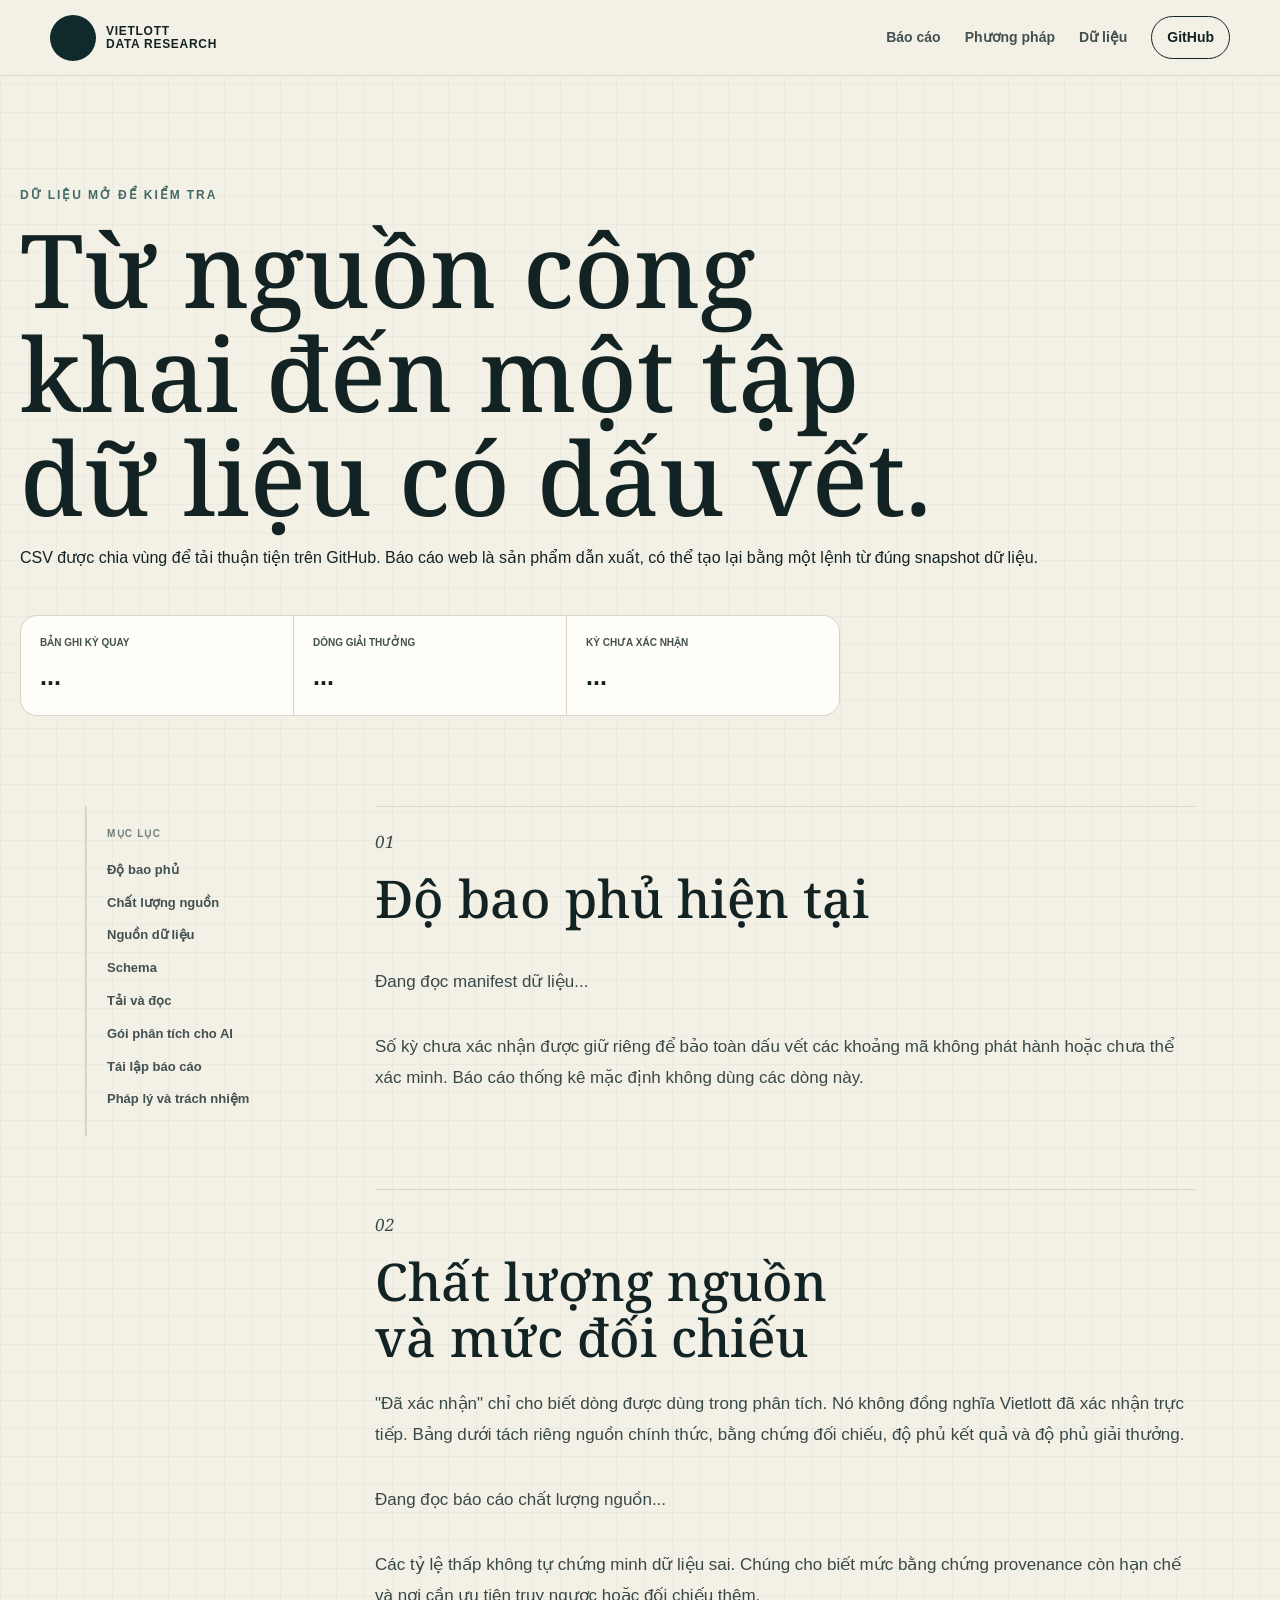
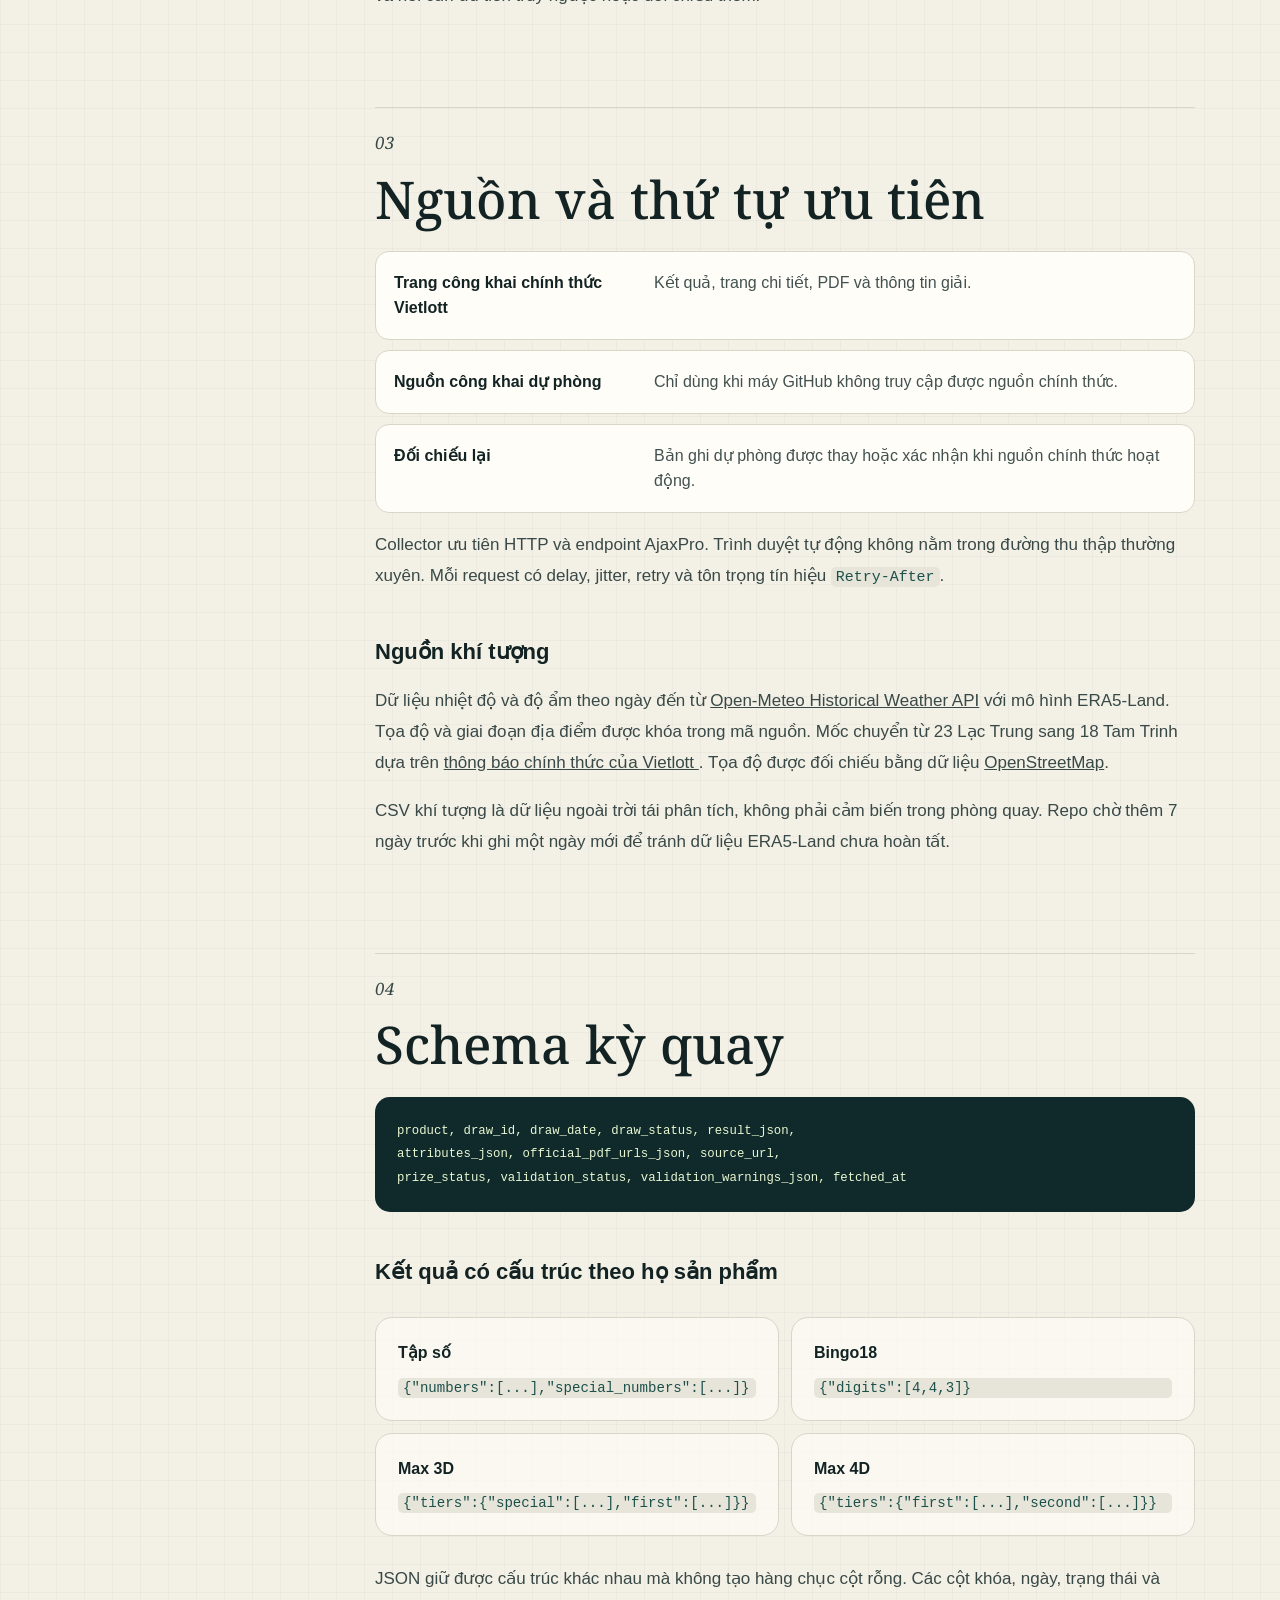
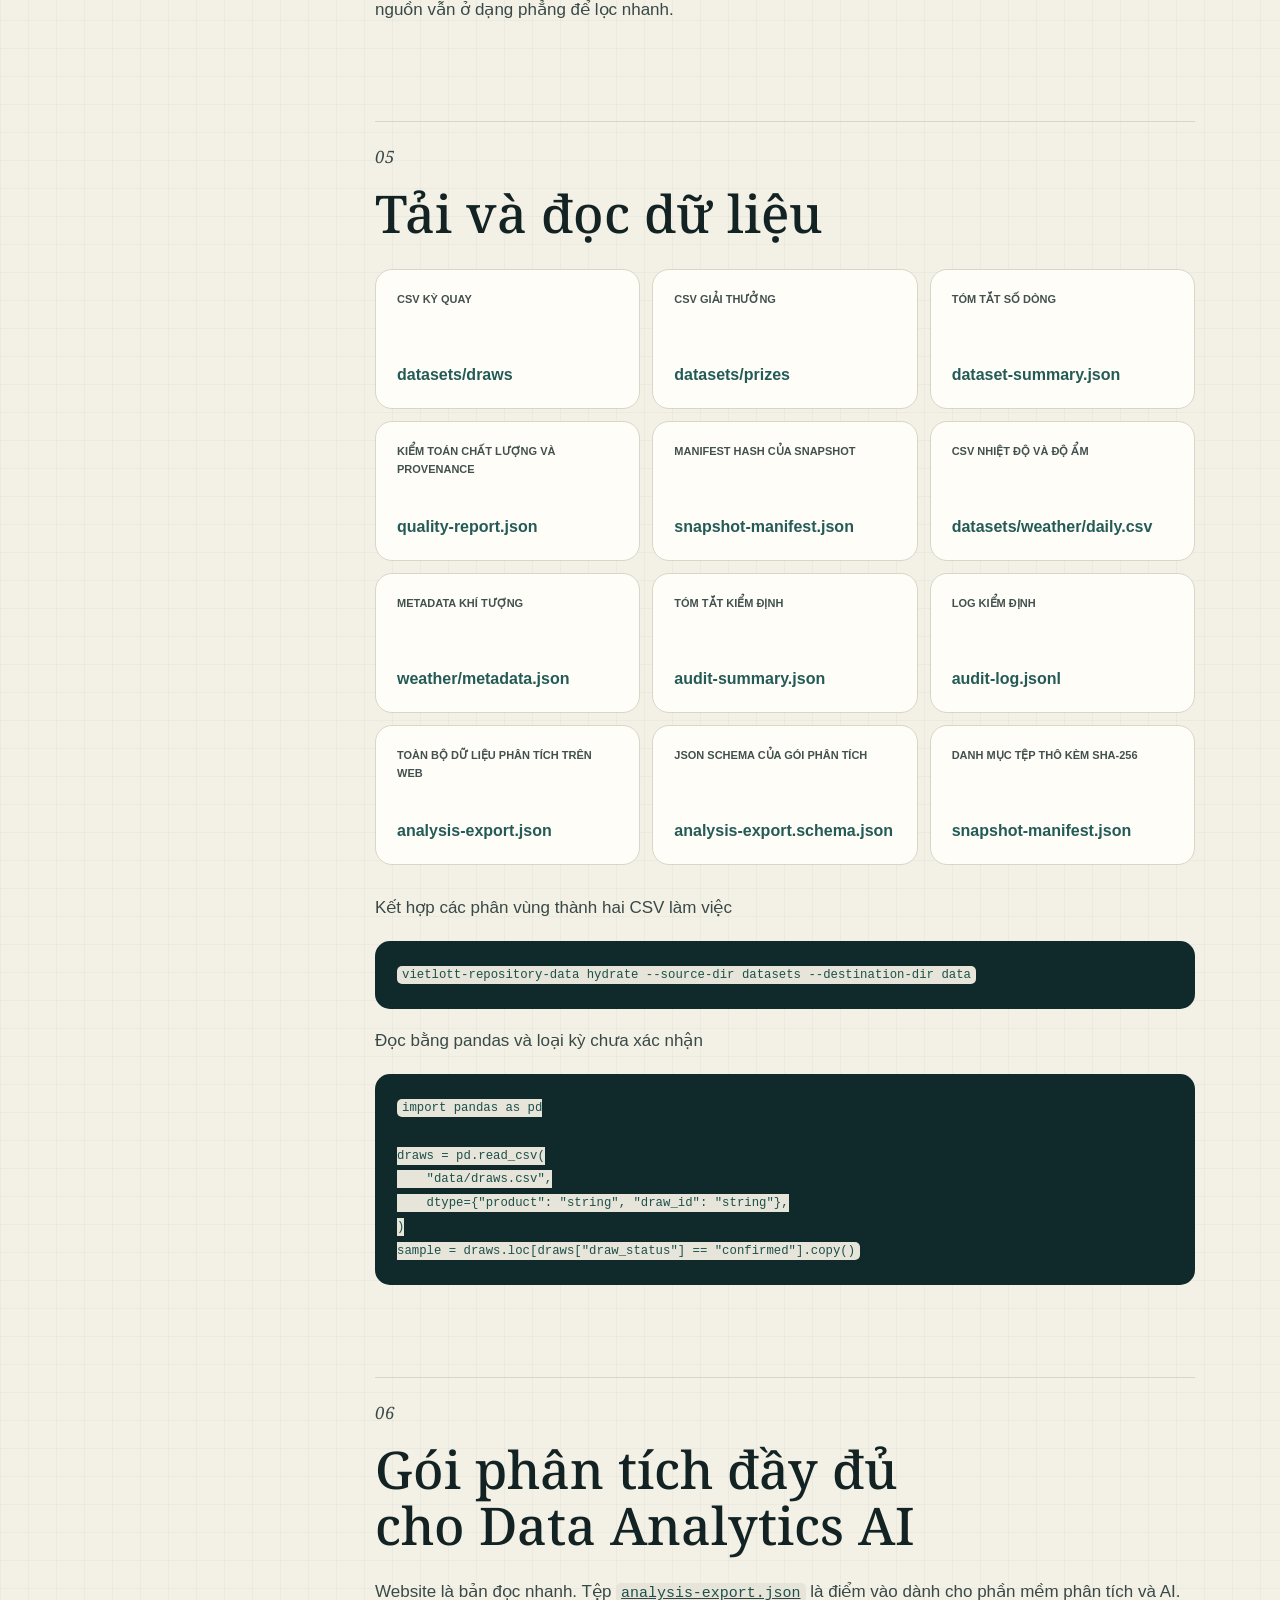
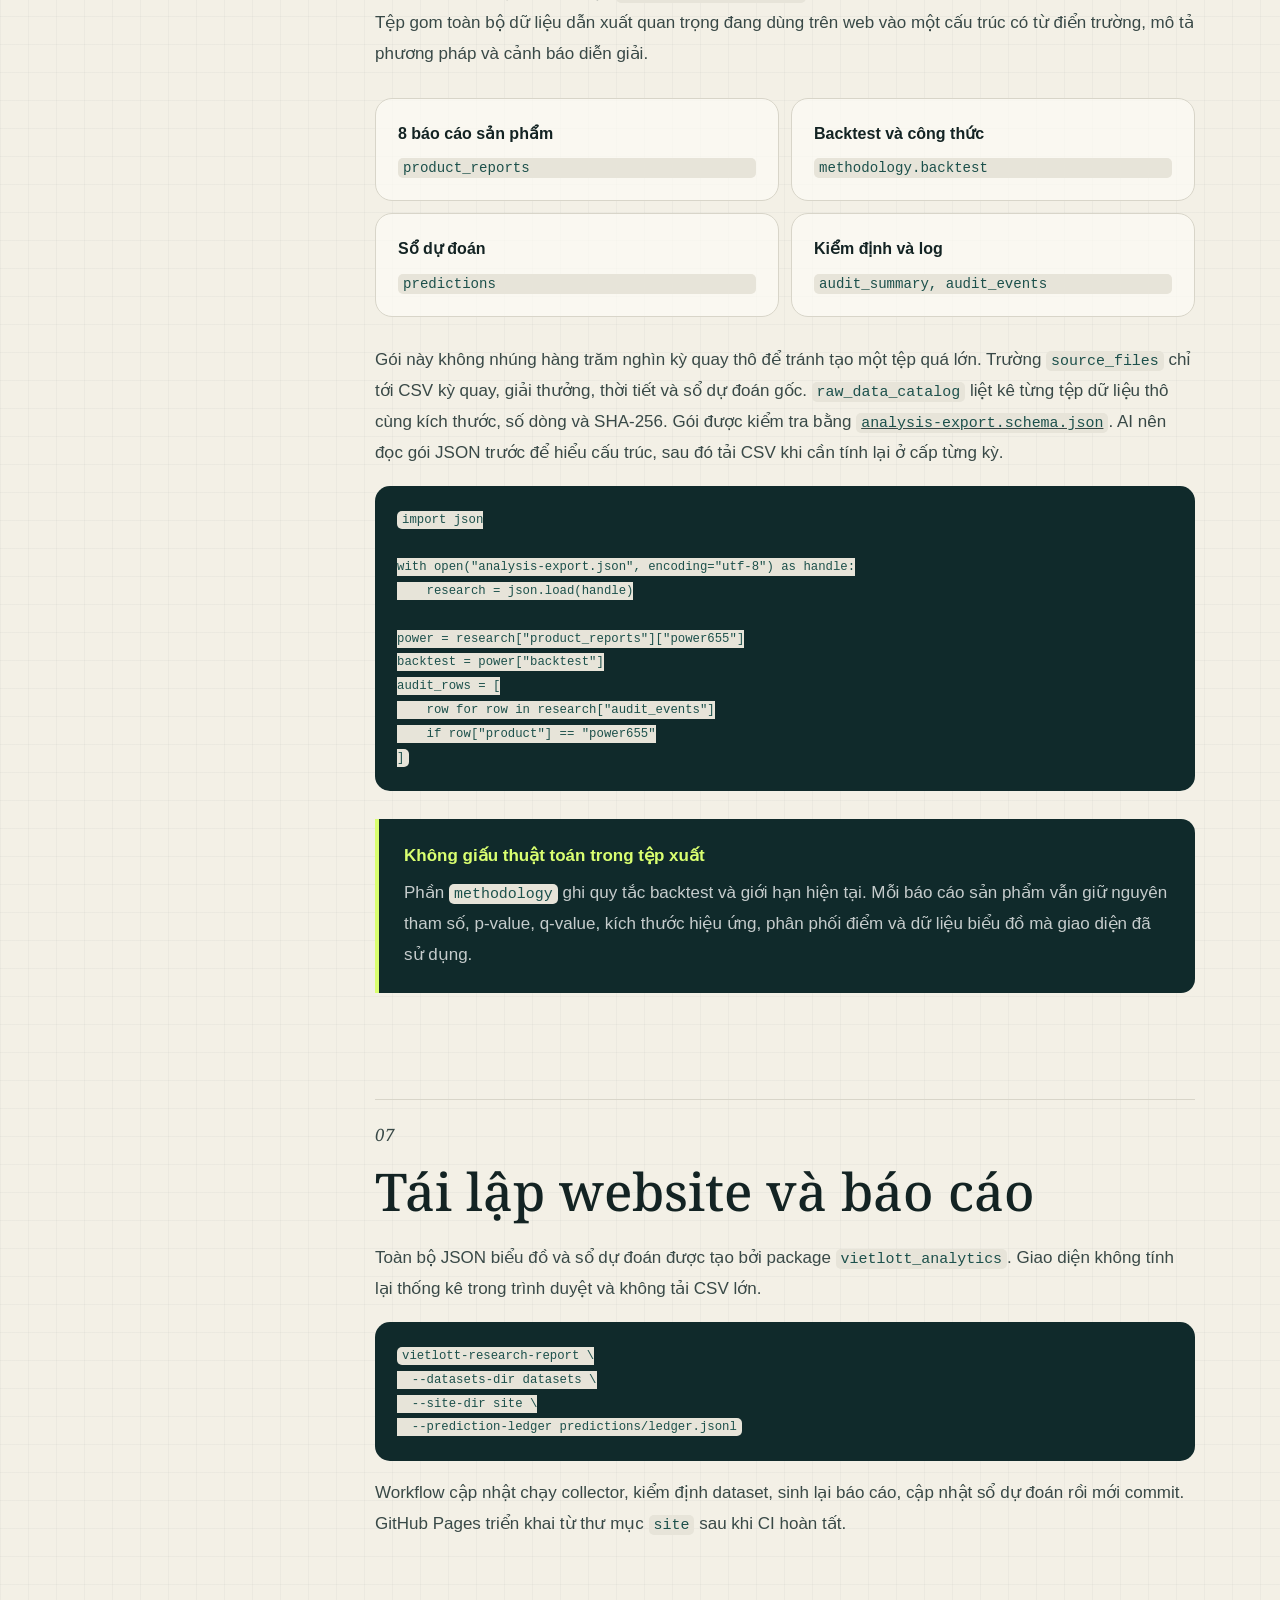
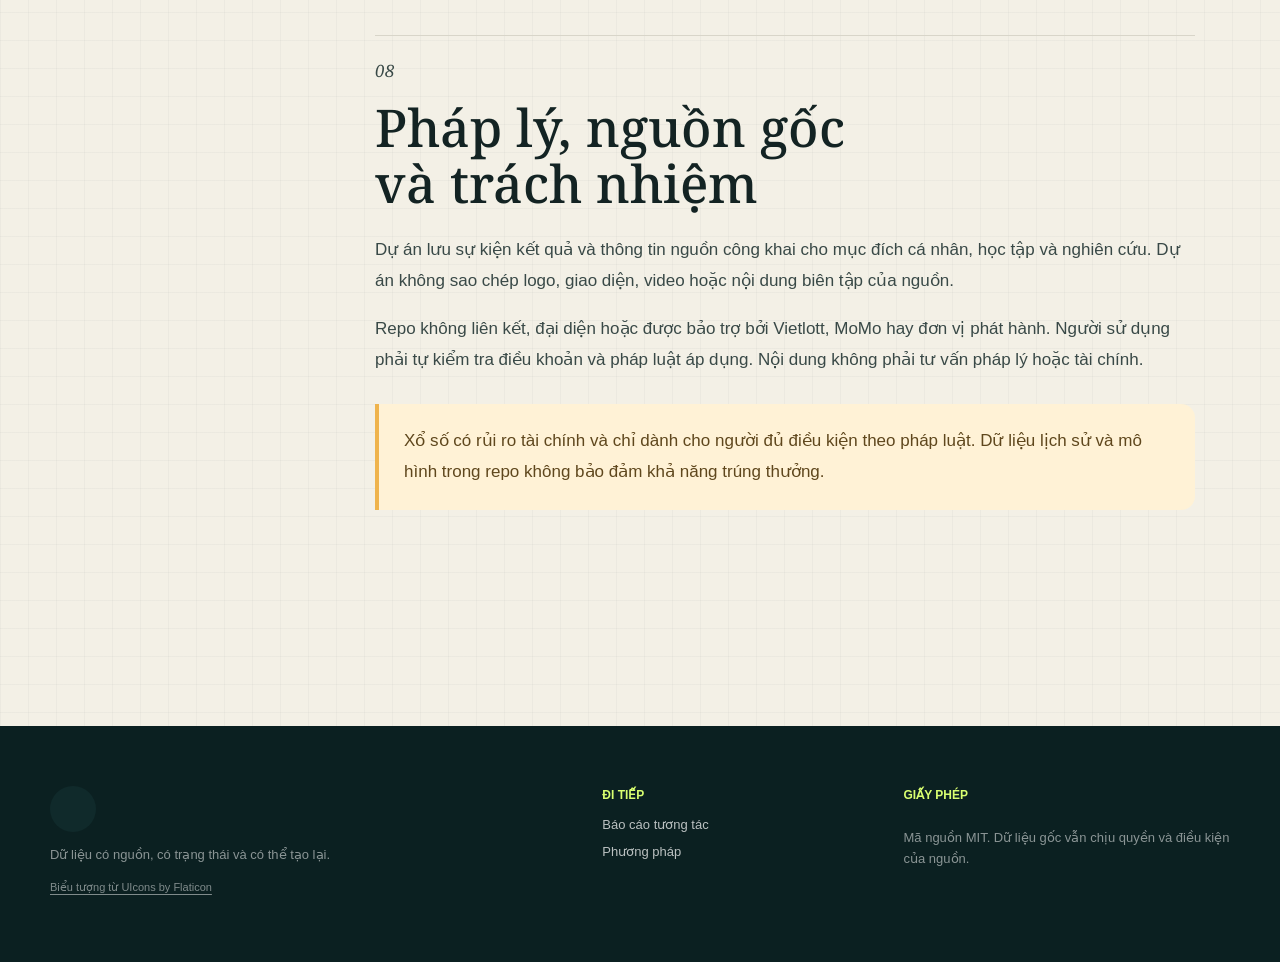
==== commit d2120576: "Công bố phụ thuộc kiểm định công bằng" ====
--- a/site/du-lieu.html
+++ b/site/du-lieu.html
@@ -6,13 +6,13 @@
   <meta name="description" content="Cấu trúc dữ liệu, nguồn và cách tái lập Vietlott Data Research.">
   <meta name="theme-color" content="#102a2b">
   <title>Dữ liệu và tái lập | Vietlott Data Research</title>
-  <link rel="icon" href="assets/favicon.svg" type="image/svg+xml">
+  <link rel="icon" href="assets/favicon.svg?v=20260614-9" type="image/svg+xml">
   <link rel="preconnect" href="https://fonts.googleapis.com">
   <link rel="preconnect" href="https://fonts.gstatic.com" crossorigin>
   <link rel="stylesheet" href="https://fonts.googleapis.com/css2?family=Noto+Serif:ital,wght@0,400;0,500;1,400;1,500&amp;display=swap">
   <link rel="stylesheet" href="https://cdn-uicons.flaticon.com/3.0.0/uicons-regular-rounded/css/uicons-regular-rounded.css">
-  <link rel="stylesheet" href="assets/styles.css?v=20260614-7">
-  <script src="assets/docs.js?v=20260614-2" defer></script>
+  <link rel="stylesheet" href="assets/styles.css?v=20260615-13">
+  <script src="assets/docs.js?v=20260615-1" defer></script>
 </head>
 <body>
   <a class="skip-link" href="#main">Bỏ qua điều hướng</a>
@@ -48,9 +48,11 @@
       <aside class="document-toc">
         <strong>Mục lục</strong>
         <a href="#bao-phu">Độ bao phủ</a>
+        <a href="#chat-luong-nguon">Chất lượng nguồn</a>
         <a href="#nguon">Nguồn dữ liệu</a>
         <a href="#schema">Schema</a>
         <a href="#tai">Tải và đọc</a>
+        <a href="#xuat-ai">Gói phân tích cho AI</a>
         <a href="#tai-lap">Tái lập báo cáo</a>
         <a href="#phap-ly">Pháp lý và trách nhiệm</a>
       </aside>
@@ -68,8 +70,25 @@
           </p>
         </section>
 
+        <section id="chat-luong-nguon">
+          <p class="article-index">02</p>
+          <h2>Chất lượng nguồn và mức đối chiếu</h2>
+          <p>
+            "Đã xác nhận" chỉ cho biết dòng được dùng trong phân tích. Nó không đồng nghĩa
+            Vietlott đã xác nhận trực tiếp. Bảng dưới tách riêng nguồn chính thức, bằng chứng
+            đối chiếu, độ phủ kết quả và độ phủ giải thưởng.
+          </p>
+          <div id="source-quality-table" class="table-wrap">
+            <p>Đang đọc báo cáo chất lượng nguồn...</p>
+          </div>
+          <p>
+            Các tỷ lệ thấp không tự chứng minh dữ liệu sai. Chúng cho biết mức bằng chứng
+            provenance còn hạn chế và nơi cần ưu tiên truy ngược hoặc đối chiếu thêm.
+          </p>
+        </section>
+
         <section id="nguon">
-          <p class="article-index">02</p>
+          <p class="article-index">03</p>
           <h2>Nguồn và thứ tự ưu tiên</h2>
           <ol class="source-order">
             <li><strong>Trang công khai chính thức Vietlott</strong><span>Kết quả, trang chi tiết, PDF và thông tin giải.</span></li>
@@ -81,10 +100,27 @@
             trong đường thu thập thường xuyên. Mỗi request có delay, jitter, retry và
             tôn trọng tín hiệu <code>Retry-After</code>.
           </p>
+          <h3>Nguồn khí tượng</h3>
+          <p>
+            Dữ liệu nhiệt độ và độ ẩm theo ngày đến từ
+            <a href="https://open-meteo.com/en/docs/historical-weather-api">Open-Meteo Historical Weather API</a>
+            với mô hình ERA5-Land. Tọa độ và giai đoạn địa điểm được khóa trong mã nguồn.
+            Mốc chuyển từ 23 Lạc Trung sang 18 Tam Trinh dựa trên
+            <a href="https://www.vietlott.vn/vi/tin-tuc/20199-thong-bao-thay-doi-dia-diem-trung-tam-quay-so-mo-thuong/">
+              thông báo chính thức của Vietlott
+            </a>.
+            Tọa độ được đối chiếu bằng dữ liệu
+            <a href="https://www.openstreetmap.org/copyright">OpenStreetMap</a>.
+          </p>
+          <p>
+            CSV khí tượng là dữ liệu ngoài trời tái phân tích, không phải cảm biến trong
+            phòng quay. Repo chờ thêm 7 ngày trước khi ghi một ngày mới để tránh dữ liệu
+            ERA5-Land chưa hoàn tất.
+          </p>
         </section>
 
         <section id="schema">
-          <p class="article-index">03</p>
+          <p class="article-index">04</p>
           <h2>Schema kỳ quay</h2>
           <div class="code-block">
             <code>product, draw_id, draw_date, draw_status, result_json,<br>
@@ -105,7 +141,7 @@
         </section>
 
         <section id="tai">
-          <p class="article-index">04</p>
+          <p class="article-index">05</p>
           <h2>Tải và đọc dữ liệu</h2>
           <div class="download-grid">
             <a href="https://github.com/NhanAZ/vietlott-data-research/tree/main/datasets/draws">
@@ -115,13 +151,34 @@
               <span>CSV giải thưởng</span><strong>datasets/prizes</strong>
             </a>
             <a href="https://github.com/NhanAZ/vietlott-data-research/blob/main/datasets/metadata/dataset-summary.json">
-              <span>Manifest kiểm toán</span><strong>dataset-summary.json</strong>
+              <span>Tóm tắt số dòng</span><strong>dataset-summary.json</strong>
+            </a>
+            <a href="https://github.com/NhanAZ/vietlott-data-research/blob/main/datasets/metadata/quality-report.json">
+              <span>Kiểm toán chất lượng và provenance</span><strong>quality-report.json</strong>
+            </a>
+            <a href="https://github.com/NhanAZ/vietlott-data-research/blob/main/datasets/metadata/snapshot-manifest.json">
+              <span>Manifest hash của snapshot</span><strong>snapshot-manifest.json</strong>
+            </a>
+            <a href="https://github.com/NhanAZ/vietlott-data-research/blob/main/datasets/weather/daily.csv">
+              <span>CSV nhiệt độ và độ ẩm</span><strong>datasets/weather/daily.csv</strong>
+            </a>
+            <a href="https://github.com/NhanAZ/vietlott-data-research/blob/main/datasets/weather/metadata.json">
+              <span>Metadata khí tượng</span><strong>weather/metadata.json</strong>
             </a>
             <a href="data/audit-summary.json">
               <span>Tóm tắt kiểm định</span><strong>audit-summary.json</strong>
             </a>
             <a href="data/audit-log.jsonl">
               <span>Log kiểm định</span><strong>audit-log.jsonl</strong>
+            </a>
+            <a href="data/analysis-export.json">
+              <span>Toàn bộ dữ liệu phân tích trên web</span><strong>analysis-export.json</strong>
+            </a>
+            <a href="data/analysis-export.schema.json">
+              <span>JSON Schema của gói phân tích</span><strong>analysis-export.schema.json</strong>
+            </a>
+            <a href="data/snapshot-manifest.json">
+              <span>Danh mục tệp thô kèm SHA-256</span><strong>snapshot-manifest.json</strong>
             </a>
           </div>
           <p>Kết hợp các phân vùng thành hai CSV làm việc</p>
@@ -136,8 +193,52 @@
 sample = draws.loc[draws["draw_status"] == "confirmed"].copy()</code></pre>
         </section>
 
+        <section id="xuat-ai">
+          <p class="article-index">06</p>
+          <h2>Gói phân tích đầy đủ cho Data Analytics AI</h2>
+          <p>
+            Website là bản đọc nhanh. Tệp
+            <a href="data/analysis-export.json"><code>analysis-export.json</code></a>
+            là điểm vào dành cho phần mềm phân tích và AI. Tệp gom toàn bộ dữ liệu
+            dẫn xuất quan trọng đang dùng trên web vào một cấu trúc có từ điển trường,
+            mô tả phương pháp và cảnh báo diễn giải.
+          </p>
+          <div class="schema-grid">
+            <article><strong>8 báo cáo sản phẩm</strong><code>product_reports</code></article>
+            <article><strong>Backtest và công thức</strong><code>methodology.backtest</code></article>
+            <article><strong>Sổ dự đoán</strong><code>predictions</code></article>
+            <article><strong>Kiểm định và log</strong><code>audit_summary, audit_events</code></article>
+          </div>
+          <p>
+            Gói này không nhúng hàng trăm nghìn kỳ quay thô để tránh tạo một tệp quá
+            lớn. Trường <code>source_files</code> chỉ tới CSV kỳ quay, giải thưởng,
+            thời tiết và sổ dự đoán gốc. <code>raw_data_catalog</code> liệt kê từng tệp
+            dữ liệu thô cùng kích thước, số dòng và SHA-256. Gói được kiểm tra bằng
+            <a href="data/analysis-export.schema.json"><code>analysis-export.schema.json</code></a>.
+            AI nên đọc gói JSON trước để hiểu cấu trúc,
+            sau đó tải CSV khi cần tính lại ở cấp từng kỳ.
+          </p>
+          <pre><code>import json
+
+with open("analysis-export.json", encoding="utf-8") as handle:
+    research = json.load(handle)
+
+power = research["product_reports"]["power655"]
+backtest = power["backtest"]
+audit_rows = [
+    row for row in research["audit_events"]
+    if row["product"] == "power655"
+]</code></pre>
+          <p class="callout evidence">
+            <strong>Không giấu thuật toán trong tệp xuất</strong>
+            Phần <code>methodology</code> ghi quy tắc backtest và giới hạn hiện tại.
+            Mỗi báo cáo sản phẩm vẫn giữ nguyên tham số, p-value, q-value, kích thước
+            hiệu ứng, phân phối điểm và dữ liệu biểu đồ mà giao diện đã sử dụng.
+          </p>
+        </section>
+
         <section id="tai-lap">
-          <p class="article-index">05</p>
+          <p class="article-index">07</p>
           <h2>Tái lập website và báo cáo</h2>
           <p>
             Toàn bộ JSON biểu đồ và sổ dự đoán được tạo bởi package
@@ -156,7 +257,7 @@
         </section>
 
         <section id="phap-ly">
-          <p class="article-index">06</p>
+          <p class="article-index">08</p>
           <h2>Pháp lý, nguồn gốc và trách nhiệm</h2>
           <p>
             Dự án lưu sự kiện kết quả và thông tin nguồn công khai cho mục đích cá
--- a/site/assets/styles.css
+++ b/site/assets/styles.css
@@ -179,6 +179,7 @@
 .closing blockquote {
   font-family: var(--font-display);
   font-kerning: normal;
+  text-wrap: balance;
 }
 
 .hero h1 {
@@ -496,6 +497,131 @@
   color: rgb(255 255 255 / 76%);
 }
 
+.backtest-method-revision {
+  display: grid;
+  grid-column: 1 / -1;
+  grid-template-columns: minmax(220px, 0.8fr) minmax(0, 1.2fr);
+  gap: 20px;
+  align-items: center;
+  padding: 14px 16px;
+  border: 1px solid rgb(207 255 77 / 30%);
+  border-radius: 14px;
+  background: rgb(207 255 77 / 8%);
+}
+
+.stance-verdict .backtest-method-revision strong {
+  color: var(--acid);
+  font-size: 13px;
+  line-height: 1.35;
+  letter-spacing: 0;
+}
+
+.backtest-method-revision span {
+  color: rgb(255 255 255 / 72%);
+  font-size: 12px;
+  line-height: 1.5;
+}
+
+.backtest-overview-details {
+  grid-column: 1 / -1;
+  border-top: 1px solid rgb(255 255 255 / 16%);
+}
+
+.backtest-overview-details summary {
+  display: flex;
+  align-items: center;
+  justify-content: space-between;
+  gap: 18px;
+  padding-top: 20px;
+  color: var(--paper);
+  cursor: pointer;
+  font-weight: 800;
+}
+
+.backtest-overview-details summary small {
+  color: rgb(255 255 255 / 58%);
+  font-size: 11px;
+  font-weight: 700;
+}
+
+.backtest-overview-list {
+  display: grid;
+  gap: 8px;
+  margin-top: 18px;
+}
+
+.backtest-overview-note {
+  padding: 14px 16px;
+  border-radius: 14px;
+  background: rgb(255 255 255 / 7%);
+  font-size: 12px;
+  line-height: 1.6;
+}
+
+.backtest-overview-row {
+  display: grid;
+  grid-template-columns: minmax(190px, 0.75fr) minmax(0, 1.25fr);
+  gap: 20px;
+  padding: 15px 16px;
+  border: 1px solid rgb(255 255 255 / 12%);
+  border-radius: 14px;
+  background: rgb(255 255 255 / 5%);
+}
+
+.backtest-overview-row.has-winner {
+  border-color: rgb(207 255 77 / 48%);
+  background: rgb(207 255 77 / 8%);
+}
+
+.backtest-overview-row > div,
+.backtest-overview-row li {
+  display: grid;
+  gap: 3px;
+}
+
+.backtest-overview-row > div > span,
+.backtest-overview-row li span {
+  color: rgb(255 255 255 / 64%);
+  font-size: 10px;
+  font-weight: 850;
+  letter-spacing: 0.06em;
+  text-transform: uppercase;
+}
+
+.backtest-overview-row > div > strong {
+  color: var(--paper);
+  font-size: 14px;
+}
+
+.backtest-overview-row small {
+  color: rgb(255 255 255 / 58%);
+  font-size: 11px;
+}
+
+.backtest-overview-row ul {
+  display: grid;
+  grid-template-columns: repeat(2, minmax(0, 1fr));
+  gap: 8px;
+  margin: 0;
+  padding: 0;
+  list-style: none;
+}
+
+.backtest-overview-row li {
+  padding: 10px 12px;
+  border-radius: 10px;
+  background: rgb(0 0 0 / 14%);
+}
+
+.backtest-overview-row li strong {
+  color: var(--paper);
+  font-size: 17px;
+}
+
+.backtest-overview-row li.is-winner strong {
+  color: var(--acid);
+}
+
 .stance-grid {
   display: grid;
   grid-template-columns: repeat(3, 1fr);
@@ -764,6 +890,21 @@
   color: #9d3c2b;
 }
 
+.audit-status-pill.statistically_notable {
+  background: rgb(239 179 76 / 18%);
+  color: #8a5b12;
+}
+
+.audit-status-pill.practically_large {
+  background: rgb(83 189 184 / 18%);
+  color: #236d69;
+}
+
+.audit-status-pill.both {
+  background: rgb(237 118 95 / 18%);
+  color: #9d3c2b;
+}
+
 .audit-status-pill.skipped {
   background: #ebe3d2;
   color: #756751;
@@ -784,6 +925,21 @@
   border-left-color: var(--coral);
 }
 
+.audit-signal-card.statistically_notable,
+.audit-product-card.statistically_notable {
+  border-left-color: var(--amber);
+}
+
+.audit-signal-card.practically_large,
+.audit-product-card.practically_large {
+  border-left-color: var(--aqua);
+}
+
+.audit-signal-card.both,
+.audit-product-card.both {
+  border-left-color: var(--coral);
+}
+
 .audit-signal-card.pass,
 .audit-product-card.pass {
   border-left-color: #9ab7a5;
@@ -797,6 +953,40 @@
 .audit-signal-card p {
   margin: 8px 0 0;
   color: var(--ink-soft);
+}
+
+.threshold-sensitivity-grid {
+  display: grid;
+  grid-template-columns: repeat(4, minmax(0, 1fr));
+  gap: 8px;
+  margin: 14px 0 0;
+}
+
+.threshold-sensitivity-grid div {
+  padding: 10px;
+  border: 1px solid var(--line);
+  border-radius: 12px;
+  background: rgb(255 253 247 / 74%);
+}
+
+.threshold-sensitivity-grid dt {
+  color: #55716d;
+  font-size: 11px;
+  font-weight: 900;
+}
+
+.threshold-sensitivity-grid dd {
+  margin: 4px 0 0;
+  color: var(--forest);
+  font-size: 20px;
+  font-weight: 900;
+}
+
+.threshold-sensitivity-grid small {
+  display: block;
+  margin-top: 2px;
+  color: var(--ink-soft);
+  font-size: 11px;
 }
 
 .audit-log-products {
@@ -868,17 +1058,28 @@
   display: flex;
   gap: 10px;
   justify-content: flex-end;
-  padding-top: 2px;
+  padding: 2px 24px 24px;
 }
 
 .audit-log-actions a {
+  display: inline-flex;
+  min-height: 44px;
+  align-items: center;
+  justify-content: center;
   padding: 10px 14px;
   border: 1px solid var(--forest);
   border-radius: 999px;
+  background: var(--paper);
+  box-shadow: 0 4px 12px rgb(16 42 43 / 5%);
   color: var(--forest);
   font-size: 13px;
   font-weight: 900;
   text-decoration: none;
+}
+
+.audit-log-actions a:hover {
+  background: var(--forest);
+  color: var(--paper);
 }
 
 .analysis-section {
@@ -1027,7 +1228,7 @@
 
 .metric-grid {
   display: grid;
-  grid-template-columns: repeat(5, 1fr);
+  grid-template-columns: repeat(auto-fit, minmax(240px, 1fr));
   gap: 12px;
 }
 
@@ -1073,10 +1274,49 @@
   margin: 0;
   font-size: 25px;
   line-height: 1.15;
+  text-wrap: balance;
 }
 
 .panel-heading .panel-kicker {
   margin-bottom: 6px;
+}
+
+.product-evidence {
+  display: grid;
+  gap: 18px;
+  padding: 0;
+  overflow: hidden;
+}
+
+.product-evidence-heading {
+  display: grid;
+  grid-template-columns: 1fr minmax(300px, 0.75fr);
+  gap: 40px;
+  align-items: end;
+  padding: 28px 28px 0;
+}
+
+.product-evidence-heading h3 {
+  margin: 4px 0 0;
+  font-size: 28px;
+}
+
+.product-evidence-heading > p {
+  margin: 0;
+  color: var(--ink-soft);
+  font-size: 13px;
+  line-height: 1.65;
+}
+
+.evidence-primary {
+  padding: 28px;
+}
+
+.evidence-primary .panel-heading h4 {
+  margin: 0;
+  font-size: 25px;
+  line-height: 1.15;
+  text-wrap: balance;
 }
 
 .conclusion-panel {
@@ -1119,11 +1359,15 @@
 
 .test-metrics {
   display: grid;
-  grid-template-columns: repeat(3, 1fr);
+  grid-template-columns: repeat(3, minmax(0, 1fr));
   gap: 10px;
 }
 
 .test-metric {
+  display: flex;
+  min-width: 0;
+  min-height: 174px;
+  flex-direction: column;
   padding: 14px;
   border: 1px solid var(--line);
   border-radius: 14px;
@@ -1136,13 +1380,25 @@
   font-size: 10px;
   font-weight: 850;
   letter-spacing: 0.08em;
+  line-height: 1.35;
+  text-wrap: balance;
   text-transform: uppercase;
 }
 
 .test-metric strong {
   display: block;
-  margin-top: 5px;
+  margin-top: 16px;
   font-size: 20px;
+  line-height: 1.1;
+  overflow-wrap: anywhere;
+}
+
+.test-metric small {
+  display: block;
+  margin-top: 12px;
+  color: #5c6d6a;
+  font-size: 11px;
+  line-height: 1.5;
 }
 
 .audit-panel {
@@ -1151,6 +1407,44 @@
     var(--paper);
 }
 
+.evidence-audit {
+  border-top: 1px solid var(--line);
+  background:
+    radial-gradient(circle at 0 0, rgb(217 255 112 / 10%), transparent 24%),
+    rgb(246 243 234 / 72%);
+}
+
+.evidence-audit > summary {
+  display: flex;
+  min-height: 94px;
+  gap: 24px;
+  align-items: center;
+  justify-content: space-between;
+  padding: 22px 28px;
+  cursor: pointer;
+}
+
+.evidence-audit > summary > div {
+  display: grid;
+  gap: 5px;
+}
+
+.evidence-audit > summary > div > span {
+  color: var(--ink-soft);
+  font-size: 10px;
+  font-weight: 850;
+  letter-spacing: 0.09em;
+  text-transform: uppercase;
+}
+
+.evidence-audit > summary strong {
+  font-size: 17px;
+}
+
+.evidence-audit-body {
+  padding: 0 28px 28px;
+}
+
 .audit-mini-grid {
   display: grid;
   grid-template-columns: repeat(5, 1fr);
@@ -1159,21 +1453,302 @@
 }
 
 .audit-mini-grid article {
+  display: flex;
+  min-width: 0;
+  min-height: 128px;
+  flex-direction: column;
   padding: 14px;
   border: 1px solid var(--line);
   border-radius: 15px;
   background: rgb(243 240 230 / 58%);
 }
 
+.audit-mini-grid span {
+  min-height: 34px;
+  line-height: 1.45;
+  text-wrap: balance;
+}
+
 .audit-mini-grid strong {
   display: block;
+  margin-top: 14px;
+  font-size: 20px;
+  line-height: 1.1;
+}
+
+.audit-test-list {
+  display: block;
+}
+
+.audit-test-details {
+  overflow: hidden;
+  border: 1px solid var(--line);
+  border-radius: 18px;
+  background: rgb(255 253 247 / 72%);
+}
+
+.audit-test-details summary {
+  display: flex;
+  align-items: center;
+  justify-content: space-between;
+  gap: 14px;
+  padding: 15px 16px;
+  cursor: pointer;
+  list-style: none;
+}
+
+.audit-test-details summary::-webkit-details-marker {
+  display: none;
+}
+
+.audit-test-details summary::after {
+  flex: 0 0 auto;
+  content: "Mở chi tiết";
+  padding: 8px 12px;
+  border: 1px solid var(--ink);
+  border-radius: 999px;
+  color: var(--ink);
+  font-size: 12px;
+  font-weight: 900;
+}
+
+.audit-test-details[open] summary {
+  border-bottom: 1px solid var(--line);
+}
+
+.audit-test-details[open] summary::after {
+  content: "Thu gọn";
+}
+
+.audit-test-details summary span {
+  color: #5c6d6a;
+  font-size: 11px;
+  font-weight: 850;
+  letter-spacing: 0.08em;
+  text-transform: uppercase;
+}
+
+.audit-test-details summary strong {
+  display: block;
+  font-size: 17px;
+}
+
+.audit-test-list-inner {
+  display: grid;
+  gap: 10px;
+  padding: 12px;
+}
+
+.audit-stat-guide {
+  padding: 16px;
+  border: 1px solid #bdd0c9;
+  border-radius: 14px;
+  background: #eef6f1;
+}
+
+.audit-stat-guide > strong {
+  display: block;
+  margin-bottom: 8px;
+  color: var(--forest);
+  font-size: 16px;
+}
+
+.audit-stat-guide p {
+  margin: 5px 0;
+  color: #4d625e;
+  font-size: 12px;
+  line-height: 1.55;
+}
+
+.weather-panel {
+  background:
+    radial-gradient(circle at 100% 0, rgb(100 200 195 / 16%), transparent 30%),
+    var(--paper);
+}
+
+.weather-panel .panel-heading {
+  align-items: flex-start;
+}
+
+.weather-conclusion {
+  display: grid;
+  grid-template-columns: minmax(0, 1.6fr) minmax(220px, 0.7fr);
+  gap: 1px;
+  overflow: hidden;
+  border: 1px solid var(--line);
+  border-radius: 18px;
+  background: var(--line);
+}
+
+.weather-conclusion > div {
+  padding: 20px;
+  background: #f8f5ec;
+}
+
+.weather-conclusion span,
+.weather-band-heading span,
+.weather-band-grid span,
+.weather-association > span {
+  display: block;
+  color: #426a66;
+  font-size: 10px;
+  font-weight: 900;
+  letter-spacing: 0.1em;
+  text-transform: uppercase;
+}
+
+.weather-conclusion strong {
+  display: block;
   margin-top: 8px;
-  font-size: 20px;
-}
-
-.audit-test-list {
-  display: grid;
+  font-size: 18px;
+  line-height: 1.4;
+}
+
+.weather-coverage strong {
+  color: var(--forest);
+  font-size: 30px;
+  line-height: 1;
+}
+
+.weather-coverage small {
+  display: block;
+  margin-top: 8px;
+  color: var(--ink-soft);
+  line-height: 1.5;
+}
+
+.weather-venue-note {
+  margin: 12px 0 0;
+  color: var(--ink-soft);
+  font-size: 12px;
+}
+
+.weather-association-grid {
+  display: grid;
+  grid-template-columns: repeat(2, minmax(0, 1fr));
+  gap: 12px;
+  margin-top: 18px;
+}
+
+.weather-association {
+  padding: 18px;
+  border: 1px solid var(--line);
+  border-radius: 16px;
+  background: rgb(255 253 247 / 74%);
+}
+
+.weather-association.watch {
+  border-color: #e5aa71;
+  background: #fff5e8;
+}
+
+.weather-association > strong {
+  display: block;
+  margin-top: 7px;
+  font-size: 22px;
+}
+
+.weather-association dl {
+  display: grid;
+  grid-template-columns: repeat(3, 1fr);
+  gap: 8px;
+  margin: 15px 0 0;
+}
+
+.weather-association dl div {
+  padding: 9px;
+  border-radius: 11px;
+  background: #eeeadf;
+}
+
+.weather-association dt {
+  color: #667673;
+  font-size: 9px;
+  font-weight: 850;
+  text-transform: uppercase;
+}
+
+.weather-association dd {
+  margin: 4px 0 0;
+  font-weight: 900;
+}
+
+.weather-association p {
+  margin: 13px 0 0;
+  color: var(--ink-soft);
+  font-size: 12px;
+  line-height: 1.55;
+}
+
+.weather-band-heading {
+  display: flex;
+  align-items: end;
+  justify-content: space-between;
+  gap: 20px;
+  margin-top: 22px;
+}
+
+.weather-band-heading small {
+  color: var(--ink-soft);
+}
+
+.weather-band-grid {
+  display: grid;
+  grid-template-columns: repeat(3, minmax(0, 1fr));
   gap: 10px;
+  margin-top: 10px;
+}
+
+.weather-band-grid article {
+  padding: 16px;
+  border: 1px solid var(--line);
+  border-radius: 15px;
+  background: #f8f5ec;
+}
+
+.weather-band-grid strong {
+  display: block;
+  margin-top: 8px;
+  color: var(--forest);
+  font-size: 24px;
+}
+
+.weather-band-grid small {
+  display: block;
+  margin-top: 7px;
+  color: var(--ink-soft);
+  line-height: 1.5;
+}
+
+.weather-method {
+  margin-top: 14px;
+  padding: 14px 16px;
+  border: 1px solid var(--line);
+  border-radius: 14px;
+  background: #f8f5ec;
+}
+
+.weather-method summary {
+  cursor: pointer;
+  font-weight: 850;
+}
+
+.weather-method p,
+.weather-method li {
+  color: var(--ink-soft);
+  font-size: 12px;
+  line-height: 1.6;
+}
+
+.weather-empty {
+  padding: 20px;
+  border: 1px dashed var(--line);
+  border-radius: 14px;
+  color: var(--ink-soft);
+}
+
+.audit-test-details:not([open]) > .audit-test-list-inner {
+  display: none;
 }
 
 .audit-test-row {
@@ -1199,6 +1774,18 @@
   border-left-color: var(--coral);
 }
 
+.audit-test-row.statistically_notable {
+  border-left-color: var(--amber);
+}
+
+.audit-test-row.practically_large {
+  border-left-color: var(--aqua);
+}
+
+.audit-test-row.both {
+  border-left-color: var(--coral);
+}
+
 .audit-test-row.skipped {
   border-left-color: #b9b3a5;
 }
@@ -1249,6 +1836,94 @@
   font-weight: 900;
 }
 
+.position-residual-panel {
+  margin-top: 18px;
+  padding: 24px;
+  border: 1px solid var(--line);
+  border-radius: 22px;
+  background: rgb(255 253 247 / 72%);
+}
+
+.position-residual-heading {
+  display: flex;
+  gap: 30px;
+  align-items: end;
+  justify-content: space-between;
+}
+
+.position-residual-heading > div {
+  display: grid;
+  gap: 6px;
+}
+
+.position-residual-heading span {
+  color: var(--teal);
+  font-size: 11px;
+  font-weight: 850;
+  letter-spacing: 0.12em;
+  text-transform: uppercase;
+}
+
+.position-residual-heading strong {
+  font-size: 22px;
+}
+
+.position-residual-heading p {
+  max-width: 560px;
+  margin: 0;
+  color: var(--muted);
+  font-size: 12px;
+}
+
+.position-residual-scroll {
+  margin-top: 20px;
+  overflow-x: auto;
+}
+
+.position-residual-grid {
+  display: grid;
+  gap: 8px;
+  min-width: 720px;
+}
+
+.position-residual-row {
+  display: grid;
+  grid-template-columns: 72px repeat(10, minmax(52px, 1fr));
+  gap: 6px;
+  align-items: stretch;
+}
+
+.position-residual-row > span {
+  align-self: center;
+  color: var(--muted);
+  font-size: 11px;
+  font-weight: 800;
+}
+
+.position-residual-row > div {
+  display: grid;
+  gap: 3px;
+  min-height: 58px;
+  place-content: center;
+  border: 1px solid rgb(10 46 47 / 9%);
+  border-radius: 10px;
+  text-align: center;
+}
+
+.position-residual-row b {
+  font-size: 11px;
+}
+
+.position-residual-row strong {
+  font-size: 14px;
+}
+
+.position-residual-panel > small {
+  display: block;
+  margin-top: 14px;
+  color: var(--muted);
+}
+
 .audit-family-list {
   display: grid;
   grid-template-columns: repeat(2, 1fr);
@@ -1270,6 +1945,110 @@
 .audit-family-list span {
   margin-top: 4px;
   color: var(--ink-soft);
+}
+
+.audit-dependency-panel {
+  margin-top: 16px;
+  padding: 14px;
+  border: 1px solid rgb(10 46 47 / 10%);
+  border-radius: 14px;
+  background: #fbfaf6;
+}
+
+.audit-dependency-heading {
+  display: grid;
+  grid-template-columns: minmax(0, 0.8fr) minmax(0, 1.2fr);
+  gap: 16px;
+  align-items: start;
+}
+
+.audit-dependency-heading span,
+.audit-dependency-grid span,
+.audit-dependency-pairs span,
+.audit-dependency-pairs small {
+  color: var(--muted);
+  font-size: 11px;
+  text-transform: uppercase;
+  letter-spacing: 0.08em;
+}
+
+.audit-dependency-heading strong {
+  display: block;
+  margin-top: 4px;
+  font-size: 18px;
+}
+
+.audit-dependency-heading p {
+  margin: 0;
+  color: var(--ink-soft);
+  font-size: 12px;
+  line-height: 1.6;
+}
+
+.audit-dependency-grid {
+  display: grid;
+  grid-template-columns: repeat(3, minmax(0, 1fr));
+  gap: 8px;
+  margin-top: 12px;
+}
+
+.audit-dependency-grid article {
+  min-height: 72px;
+  padding: 10px;
+  border-radius: 12px;
+  background: #f1ede2;
+}
+
+.audit-dependency-grid strong {
+  display: block;
+  margin-top: 6px;
+  font-size: 22px;
+}
+
+.audit-dependency-grid .high {
+  background: #f7dfd6;
+}
+
+.audit-dependency-grid .medium {
+  background: #efe6d1;
+}
+
+.audit-dependency-grid .low {
+  background: #e5eee7;
+}
+
+.audit-dependency-pairs {
+  display: grid;
+  gap: 8px;
+  margin-top: 12px;
+}
+
+.audit-dependency-pairs article {
+  display: grid;
+  gap: 5px;
+  padding: 10px;
+  border-left: 4px solid #a9b8b1;
+  border-radius: 12px;
+  background: #ffffff;
+}
+
+.audit-dependency-pairs article.high {
+  border-left-color: #ba624a;
+}
+
+.audit-dependency-pairs article.medium {
+  border-left-color: #b7944f;
+}
+
+.audit-dependency-pairs strong {
+  font-size: 13px;
+}
+
+.audit-dependency-pairs p {
+  margin: 0;
+  color: var(--ink-soft);
+  font-size: 12px;
+  line-height: 1.5;
 }
 
 .method-note {
@@ -1331,9 +2110,10 @@
 }
 
 .profile-number {
-  display: flex;
+  display: grid;
+  grid-template-columns: auto minmax(0, 1fr);
+  gap: 18px;
   align-items: center;
-  justify-content: space-between;
 }
 
 .profile-number strong {
@@ -1351,6 +2131,8 @@
   color: rgb(255 255 255 / 55%);
   font-size: 11px;
   font-weight: 850;
+  line-height: 1.45;
+  text-wrap: balance;
   text-transform: uppercase;
 }
 
@@ -1429,6 +2211,7 @@
 }
 
 .bar-track {
+  display: block;
   height: 10px;
   overflow: hidden;
   border-radius: 999px;
@@ -1436,9 +2219,11 @@
 }
 
 .bar-fill {
+  display: block;
   height: 100%;
   border-radius: inherit;
   background: var(--cyan);
+  box-shadow: inset 0 0 0 1px rgb(16 42 43 / 5%);
 }
 
 .bar-fill.warm {
@@ -1589,7 +2374,7 @@
 
 .backtest-score {
   display: grid;
-  grid-template-columns: 1fr auto 1fr;
+  grid-template-columns: repeat(3, minmax(0, 1fr));
   gap: 15px;
   align-items: center;
 }
@@ -1635,6 +2420,92 @@
   padding-top: 14px;
   border-top: 1px solid var(--line);
   color: var(--ink-soft);
+}
+
+.backtest-evidence {
+  margin: 12px 0 0;
+  padding: 13px 14px;
+  border: 1px solid var(--line);
+  border-radius: 14px;
+  background: #f1ede2;
+  color: #64716f;
+  font-size: 12px;
+  line-height: 1.55;
+}
+
+.backtest-evidence span {
+  display: block;
+  margin-bottom: 3px;
+  color: #315f5b;
+  font-size: 10px;
+  font-weight: 900;
+  letter-spacing: 0.08em;
+  text-transform: uppercase;
+}
+
+.backtest-method-details {
+  margin-top: 14px;
+  border: 1px solid var(--line);
+  border-radius: 16px;
+  background: rgb(255 253 247 / 72%);
+}
+
+.backtest-method-details summary {
+  display: flex;
+  align-items: center;
+  justify-content: space-between;
+  gap: 18px;
+  padding: 15px 16px;
+  cursor: pointer;
+  color: #174b47;
+  font-weight: 850;
+}
+
+.backtest-method-details summary small {
+  color: #74817e;
+  font-size: 11px;
+  font-weight: 650;
+  text-align: right;
+}
+
+.backtest-method-body {
+  padding: 0 16px 16px;
+  border-top: 1px solid var(--line);
+}
+
+.backtest-method-body ol {
+  display: grid;
+  gap: 8px;
+  margin: 14px 0;
+  padding-left: 22px;
+}
+
+.backtest-method-body li {
+  padding-left: 4px;
+  color: #64716f;
+  font-size: 12px;
+  line-height: 1.55;
+}
+
+.backtest-method-body li strong,
+.backtest-method-body li span {
+  display: block;
+}
+
+.backtest-method-body li strong {
+  color: #173f3c;
+}
+
+.backtest-method-body p {
+  margin: 0;
+  color: #64716f;
+  font-size: 12px;
+  line-height: 1.6;
+}
+
+.backtest-method-body a {
+  color: #174b47;
+  font-weight: 800;
 }
 
 .technical-details {
@@ -1801,9 +2672,16 @@
   font-size: 11px;
 }
 
+.prediction-ledger-integrity {
+  margin: -10px 0 20px;
+  color: rgb(255 255 255 / 48%);
+  font: 11px/1.5 ui-monospace, Consolas, monospace;
+  overflow-wrap: anywhere;
+}
+
 .prediction-grid {
   display: grid;
-  grid-template-columns: repeat(3, 1fr);
+  grid-template-columns: repeat(4, 1fr);
   gap: 12px;
 }
 
@@ -1863,9 +2741,313 @@
   font-size: 11px;
 }
 
+.prediction-results {
+  margin-top: 26px;
+  padding: 24px;
+  border: 1px solid rgb(255 255 255 / 14%);
+  border-radius: 22px;
+  background: rgb(3 25 26 / 42%);
+}
+
+.prediction-results-heading {
+  display: flex;
+  gap: 30px;
+  align-items: end;
+  justify-content: space-between;
+}
+
+.prediction-results-heading .panel-kicker {
+  color: var(--acid);
+}
+
+.prediction-results-heading h3 {
+  margin: 0;
+  font-size: 28px;
+  text-wrap: balance;
+}
+
+.prediction-results-heading > p {
+  max-width: 450px;
+  margin: 0;
+  color: rgb(255 255 255 / 55%);
+  font-size: 12px;
+  line-height: 1.65;
+  text-align: right;
+}
+
+.prediction-product-summary {
+  margin-top: 22px;
+}
+
+.prediction-product-metrics {
+  display: grid;
+  grid-template-columns: repeat(6, 1fr);
+  gap: 1px;
+  overflow: hidden;
+  border-radius: 16px;
+  background: rgb(255 255 255 / 12%);
+}
+
+.prediction-product-metrics > div {
+  min-width: 0;
+  padding: 16px;
+  background: #173635;
+}
+
+.prediction-product-metrics span,
+.prediction-hit-distribution > span {
+  display: block;
+  color: rgb(255 255 255 / 48%);
+  font-size: 10px;
+  font-weight: 850;
+  letter-spacing: 0.06em;
+  text-transform: uppercase;
+}
+
+.prediction-product-metrics strong {
+  display: block;
+  margin-top: 5px;
+  color: var(--acid);
+  font-size: 23px;
+}
+
+.prediction-hit-distribution {
+  display: grid;
+  grid-template-columns: 150px minmax(0, 1fr);
+  gap: 16px;
+  align-items: center;
+  margin-top: 12px;
+  padding: 14px 16px;
+  border: 1px solid rgb(255 255 255 / 10%);
+  border-radius: 14px;
+}
+
+.prediction-hit-distribution > div {
+  display: flex;
+  flex-wrap: wrap;
+  gap: 7px;
+}
+
+.prediction-hit-distribution > div span {
+  padding: 6px 9px;
+  border-radius: 999px;
+  background: rgb(255 255 255 / 8%);
+  color: rgb(255 255 255 / 65%);
+  font-size: 11px;
+}
+
+.prediction-hit-distribution > div strong {
+  color: var(--paper);
+}
+
+.prediction-comparison-grid {
+  display: grid;
+  gap: 10px;
+  margin-top: 22px;
+}
+
+.prediction-comparison-heading {
+  display: flex;
+  align-items: center;
+  justify-content: space-between;
+  color: rgb(255 255 255 / 52%);
+  font-size: 11px;
+  text-transform: uppercase;
+}
+
+.prediction-comparison-heading strong {
+  color: var(--paper);
+}
+
+.prediction-evaluation {
+  padding: 18px;
+  border: 1px solid rgb(255 255 255 / 12%);
+  border-left-width: 4px;
+  border-radius: 16px;
+  background: rgb(255 255 255 / 5%);
+}
+
+.prediction-evaluation.status-exact {
+  border-left-color: var(--acid);
+}
+
+.prediction-evaluation.status-near {
+  border-left-color: var(--amber);
+}
+
+.prediction-evaluation.status-wrong {
+  border-left-color: #71827f;
+}
+
+.prediction-evaluation > header,
+.prediction-evaluation > footer {
+  display: flex;
+  gap: 12px;
+  align-items: center;
+  justify-content: space-between;
+}
+
+.prediction-evaluation > header small {
+  display: block;
+  margin-top: 4px;
+  color: rgb(255 255 255 / 42%);
+}
+
+.prediction-status {
+  flex: 0 0 auto;
+  padding: 6px 9px;
+  border-radius: 999px;
+  font-size: 10px;
+  font-weight: 900;
+  text-transform: uppercase;
+}
+
+.prediction-status.status-exact {
+  background: var(--acid);
+  color: var(--forest);
+}
+
+.prediction-status.status-near {
+  background: var(--amber);
+  color: var(--ink);
+}
+
+.prediction-status.status-wrong {
+  background: rgb(255 255 255 / 10%);
+  color: rgb(255 255 255 / 65%);
+}
+
+.prediction-versus {
+  display: grid;
+  grid-template-columns: minmax(0, 1fr) auto minmax(0, 1fr);
+  gap: 14px;
+  align-items: center;
+  margin-top: 15px;
+}
+
+.prediction-versus > div {
+  min-width: 0;
+  padding: 14px;
+  border-radius: 13px;
+  background: rgb(255 255 255 / 6%);
+}
+
+.prediction-versus > div > span {
+  display: block;
+  margin-bottom: 10px;
+  color: rgb(255 255 255 / 45%);
+  font-size: 10px;
+  font-weight: 850;
+  text-transform: uppercase;
+}
+
+.prediction-versus > b {
+  color: rgb(255 255 255 / 36%);
+  font-size: 10px;
+  text-transform: uppercase;
+}
+
+.evaluation-balls {
+  display: flex;
+  flex-wrap: wrap;
+  gap: 5px;
+}
+
+.evaluation-balls .ball {
+  background: rgb(255 255 255 / 12%);
+  color: rgb(255 255 255 / 72%);
+}
+
+.evaluation-balls .ball.matched {
+  outline: 2px solid var(--acid);
+  background: var(--acid);
+  color: var(--forest);
+}
+
+.evaluation-balls .ball.special {
+  border: 1px solid var(--amber);
+}
+
+.evaluation-sequence {
+  display: flex;
+  gap: 7px;
+}
+
+.evaluation-sequence span {
+  display: grid;
+  width: 38px;
+  height: 44px;
+  place-items: center;
+  border-radius: 10px;
+  background: rgb(255 255 255 / 10%);
+  font: 800 24px ui-monospace, Consolas, monospace;
+}
+
+.evaluation-sequence span.matched {
+  background: var(--acid);
+  color: var(--forest);
+}
+
+.prediction-evaluation > footer {
+  flex-wrap: wrap;
+  justify-content: flex-start;
+  margin-top: 14px;
+  color: rgb(255 255 255 / 42%);
+  font-size: 10px;
+}
+
+.prediction-evaluation > footer strong {
+  color: var(--acid);
+  font-size: 12px;
+}
+
+.prediction-history-panel {
+  margin-top: 14px;
+  overflow: hidden;
+  border: 1px solid rgb(255 255 255 / 12%);
+  border-radius: 16px;
+}
+
+.prediction-history-panel summary {
+  display: flex;
+  min-height: 58px;
+  gap: 15px;
+  align-items: center;
+  justify-content: space-between;
+  padding: 14px 17px;
+  cursor: pointer;
+  color: var(--paper);
+  font-size: 12px;
+  font-weight: 800;
+  list-style: none;
+}
+
+.prediction-history-panel summary::-webkit-details-marker {
+  display: none;
+}
+
+.prediction-history-panel summary strong {
+  color: var(--acid);
+}
+
+.prediction-history-list {
+  display: grid;
+  gap: 10px;
+  padding: 0 14px 14px;
+}
+
+.prediction-empty {
+  padding: 20px;
+  border: 1px dashed rgb(255 255 255 / 18%);
+  border-radius: 15px;
+  color: rgb(255 255 255 / 55%);
+  font-size: 13px;
+  line-height: 1.7;
+}
+
 .archive-summary {
   display: grid;
-  grid-template-columns: repeat(3, 1fr) 1.5fr;
+  grid-template-columns: repeat(4, 1fr);
   gap: 1px;
   margin-top: 18px;
   overflow: hidden;
@@ -1879,6 +3061,32 @@
   background: #173635;
 }
 
+.archive-summary .archive-summary-heading {
+  min-height: auto;
+  grid-column: 1 / -1;
+  padding: 18px 20px;
+  background: #123130;
+}
+
+.archive-summary-heading span {
+  color: var(--acid);
+}
+
+.archive-summary-heading strong {
+  margin-top: 4px;
+  color: var(--paper);
+  font-size: 20px;
+  line-height: 1.25;
+}
+
+.archive-summary-heading p {
+  max-width: 780px;
+  margin: 7px 0 0;
+  color: rgb(255 255 255 / 62%);
+  font-size: 12px;
+  line-height: 1.6;
+}
+
 .archive-summary span {
   display: block;
   color: rgb(255 255 255 / 50%);
@@ -1896,10 +3104,15 @@
 
 .archive-summary a {
   display: flex;
+  min-height: 62px;
+  grid-column: 1 / -1;
   align-items: center;
+  justify-content: center;
   color: var(--paper);
   font-weight: 800;
+  text-align: center;
   text-decoration: none;
+  text-wrap: balance;
 }
 
 .method-preview {
@@ -2082,6 +3295,7 @@
   .metric-grid,
   .audit-summary-grid,
   .audit-mini-grid,
+  .threshold-sensitivity-grid,
   .method-steps {
     grid-template-columns: repeat(2, 1fr);
   }
@@ -2089,6 +3303,7 @@
   .audit-conclusion-card,
   .audit-log-lead,
   .audit-log-products,
+  .audit-dependency-heading,
   .audit-test-row {
     grid-template-columns: 1fr;
   }
@@ -2102,11 +3317,15 @@
   }
 
   .archive-summary {
-    grid-template-columns: repeat(3, 1fr);
+    grid-template-columns: repeat(2, 1fr);
   }
 
   .archive-summary a {
     grid-column: 1 / -1;
+  }
+
+  .prediction-product-metrics {
+    grid-template-columns: repeat(3, 1fr);
   }
 }
 
@@ -2169,11 +3388,14 @@
 
   .data-ribbon-inner,
   .metric-grid,
-  .audit-summary-grid,
-  .audit-mini-grid,
-  .audit-family-list,
-  .audit-log-lead,
-  .audit-log-products,
+    .audit-summary-grid,
+    .audit-mini-grid,
+    .audit-family-list,
+    .audit-dependency-heading,
+    .audit-dependency-grid,
+    .audit-log-lead,
+    .audit-log-products,
+  .threshold-sensitivity-grid,
   .two-column,
   .recent-draws,
   .method-steps,
@@ -2222,6 +3444,35 @@
     gap: 8px;
   }
 
+  .backtest-method-revision {
+    grid-template-columns: 1fr;
+    gap: 6px;
+  }
+
+  .product-evidence-heading {
+    grid-template-columns: 1fr;
+    gap: 12px;
+  }
+
+  .evidence-audit > summary {
+    align-items: flex-start;
+    flex-direction: column;
+  }
+
+  .backtest-overview-details summary {
+    align-items: flex-start;
+    flex-direction: column;
+    gap: 4px;
+  }
+
+  .backtest-overview-row {
+    grid-template-columns: 1fr;
+  }
+
+  .backtest-overview-row ul {
+    grid-template-columns: 1fr;
+  }
+
   .stance-grid span {
     margin-bottom: 24px;
   }
@@ -2254,6 +3505,27 @@
     grid-template-columns: 1fr;
   }
 
+  .weather-conclusion,
+  .weather-association-grid,
+  .weather-band-grid {
+    grid-template-columns: 1fr;
+  }
+
+  .weather-panel .panel-heading {
+    flex-direction: column;
+    gap: 10px;
+  }
+
+  .weather-panel .tiny-label {
+    text-align: left;
+  }
+
+  .weather-band-heading {
+    align-items: flex-start;
+    flex-direction: column;
+    gap: 5px;
+  }
+
   .number-grid {
     grid-template-columns: repeat(8, 1fr);
     gap: 6px;
@@ -2279,18 +3551,55 @@
     grid-template-columns: 1fr;
   }
 
+  .backtest-method-details summary {
+    align-items: flex-start;
+    flex-direction: column;
+    gap: 4px;
+  }
+
+  .backtest-method-details summary small {
+    text-align: left;
+  }
+
   .backtest-vs {
     text-align: center;
   }
 
   .prediction-warning,
-  .prediction-toolbar {
+  .prediction-toolbar,
+  .prediction-results-heading,
+  .position-residual-heading {
     align-items: stretch;
     flex-direction: column;
   }
 
   .prediction-toolbar span {
     margin-left: 0;
+  }
+
+  .prediction-results {
+    padding: 18px;
+  }
+
+  .prediction-results-heading > p {
+    text-align: left;
+  }
+
+  .prediction-product-metrics {
+    grid-template-columns: 1fr 1fr;
+  }
+
+  .prediction-hit-distribution,
+  .prediction-versus {
+    grid-template-columns: 1fr;
+  }
+
+  .prediction-versus > b {
+    text-align: center;
+  }
+
+  .prediction-evaluation > header {
+    align-items: flex-start;
   }
 
   .archive-summary {
@@ -2335,6 +3644,7 @@
   font-weight: 500;
   line-height: 1.02;
   letter-spacing: normal;
+  text-wrap: balance;
 }
 
 .document-hero > p:last-child {
@@ -2402,10 +3712,11 @@
 .research-article h2 {
   margin: 0 0 24px;
   font-family: var(--font-display);
-  font-size: clamp(36px, 5vw, 58px);
+  font-size: clamp(36px, 4.5vw, 52px);
   font-weight: 500;
   line-height: 1.08;
   letter-spacing: normal;
+  text-wrap: balance;
 }
 
 .research-article h3 {
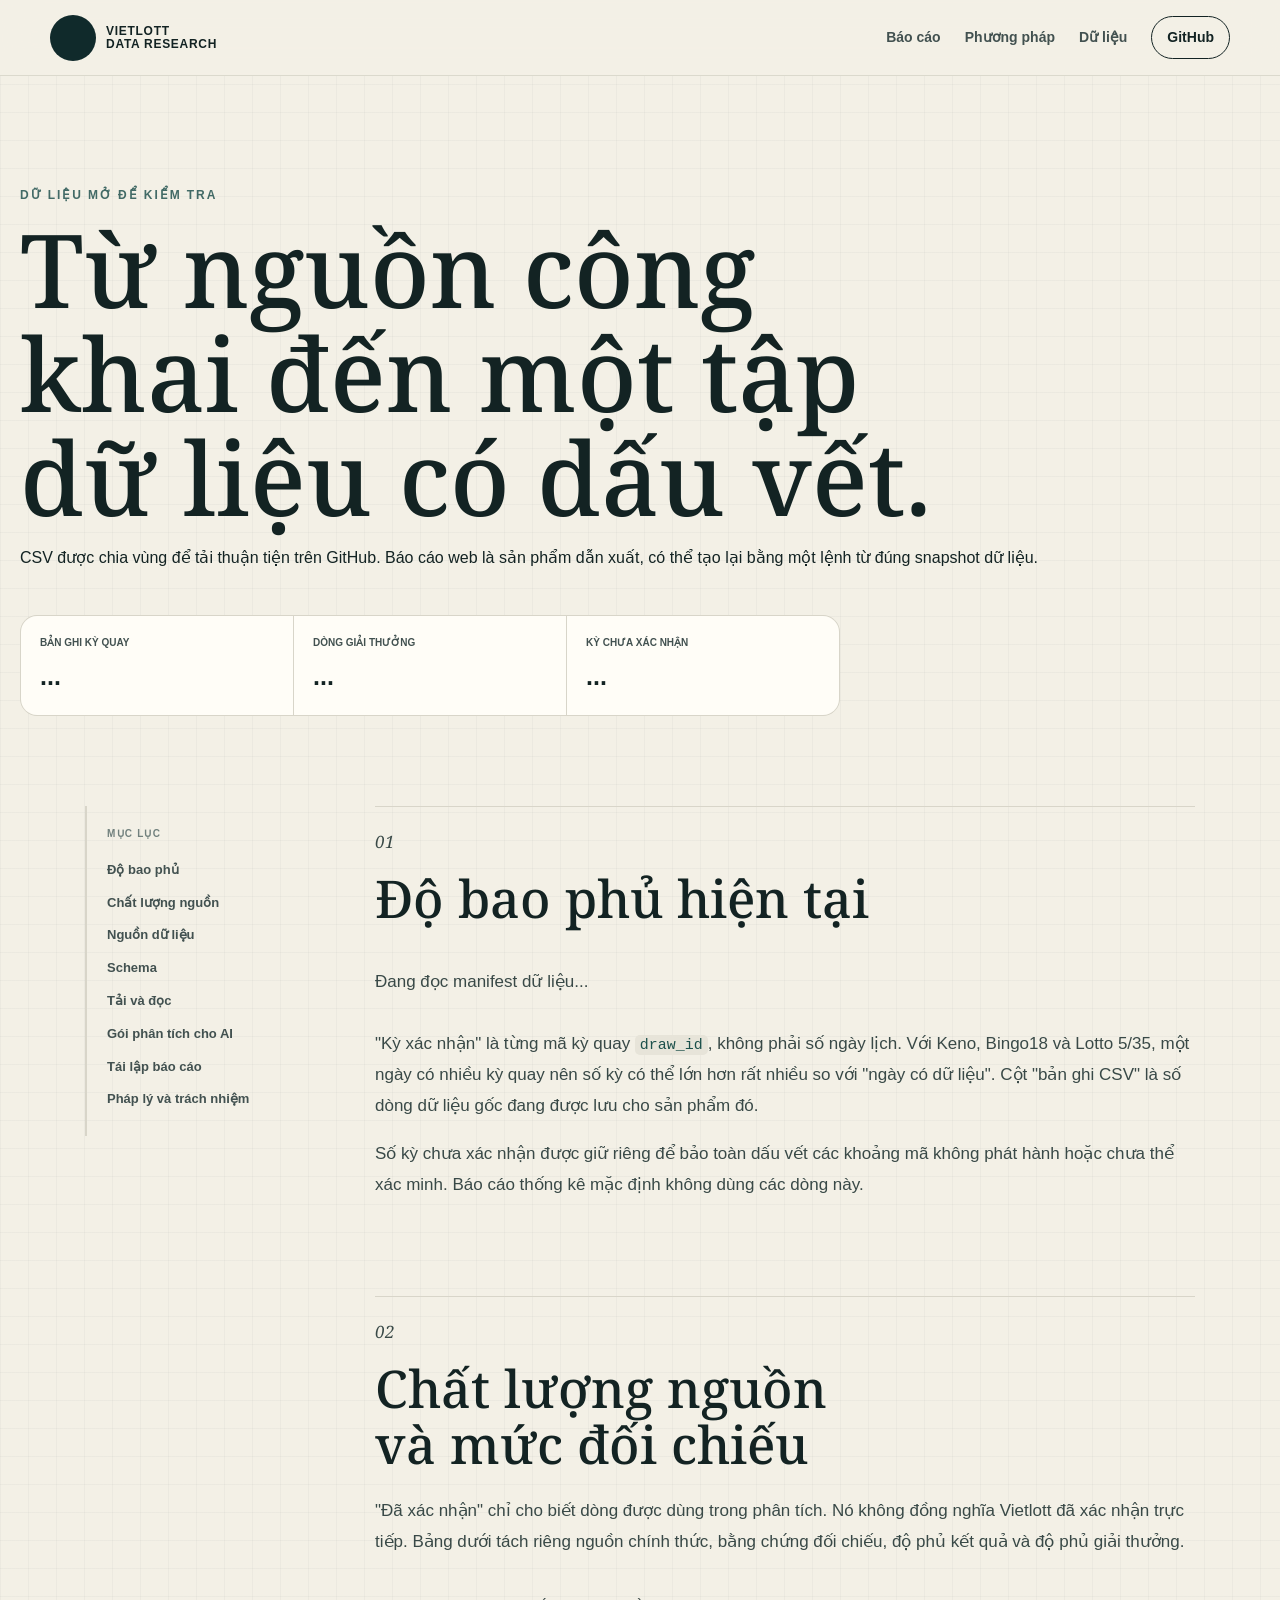
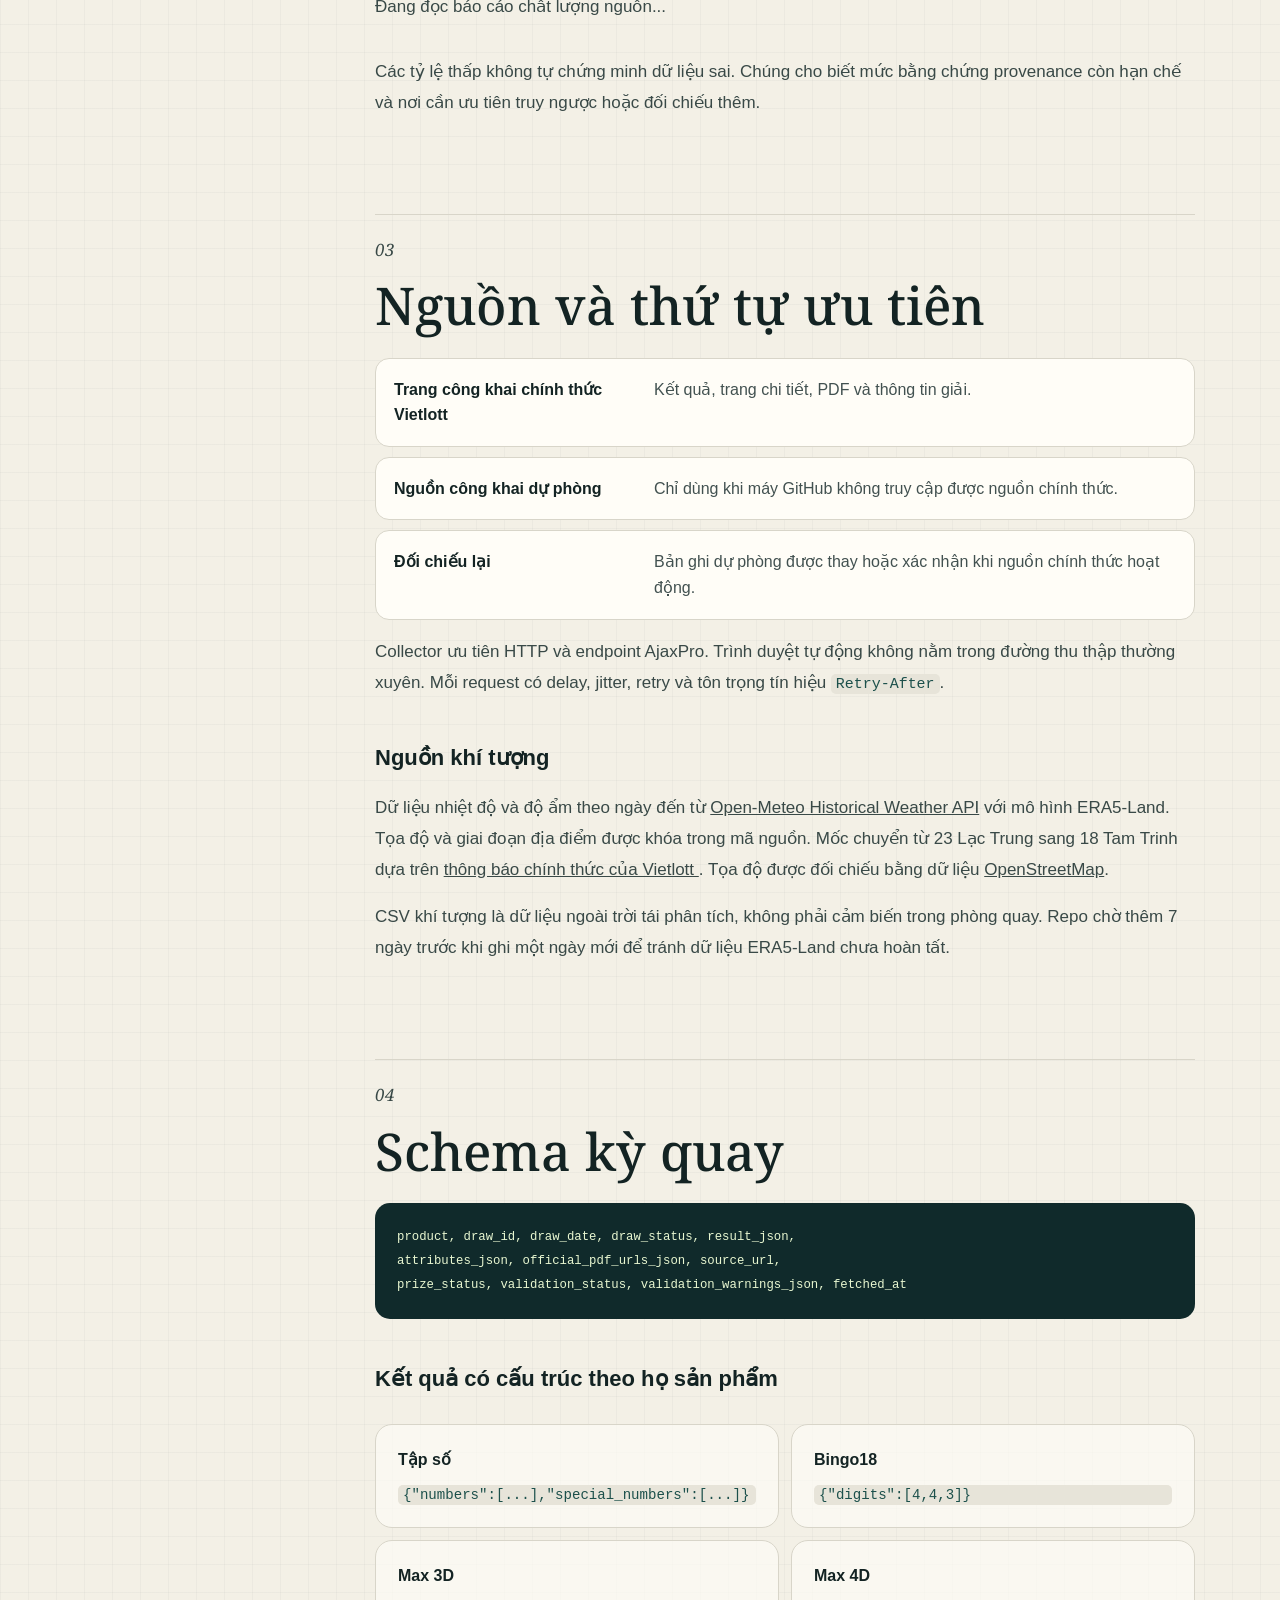
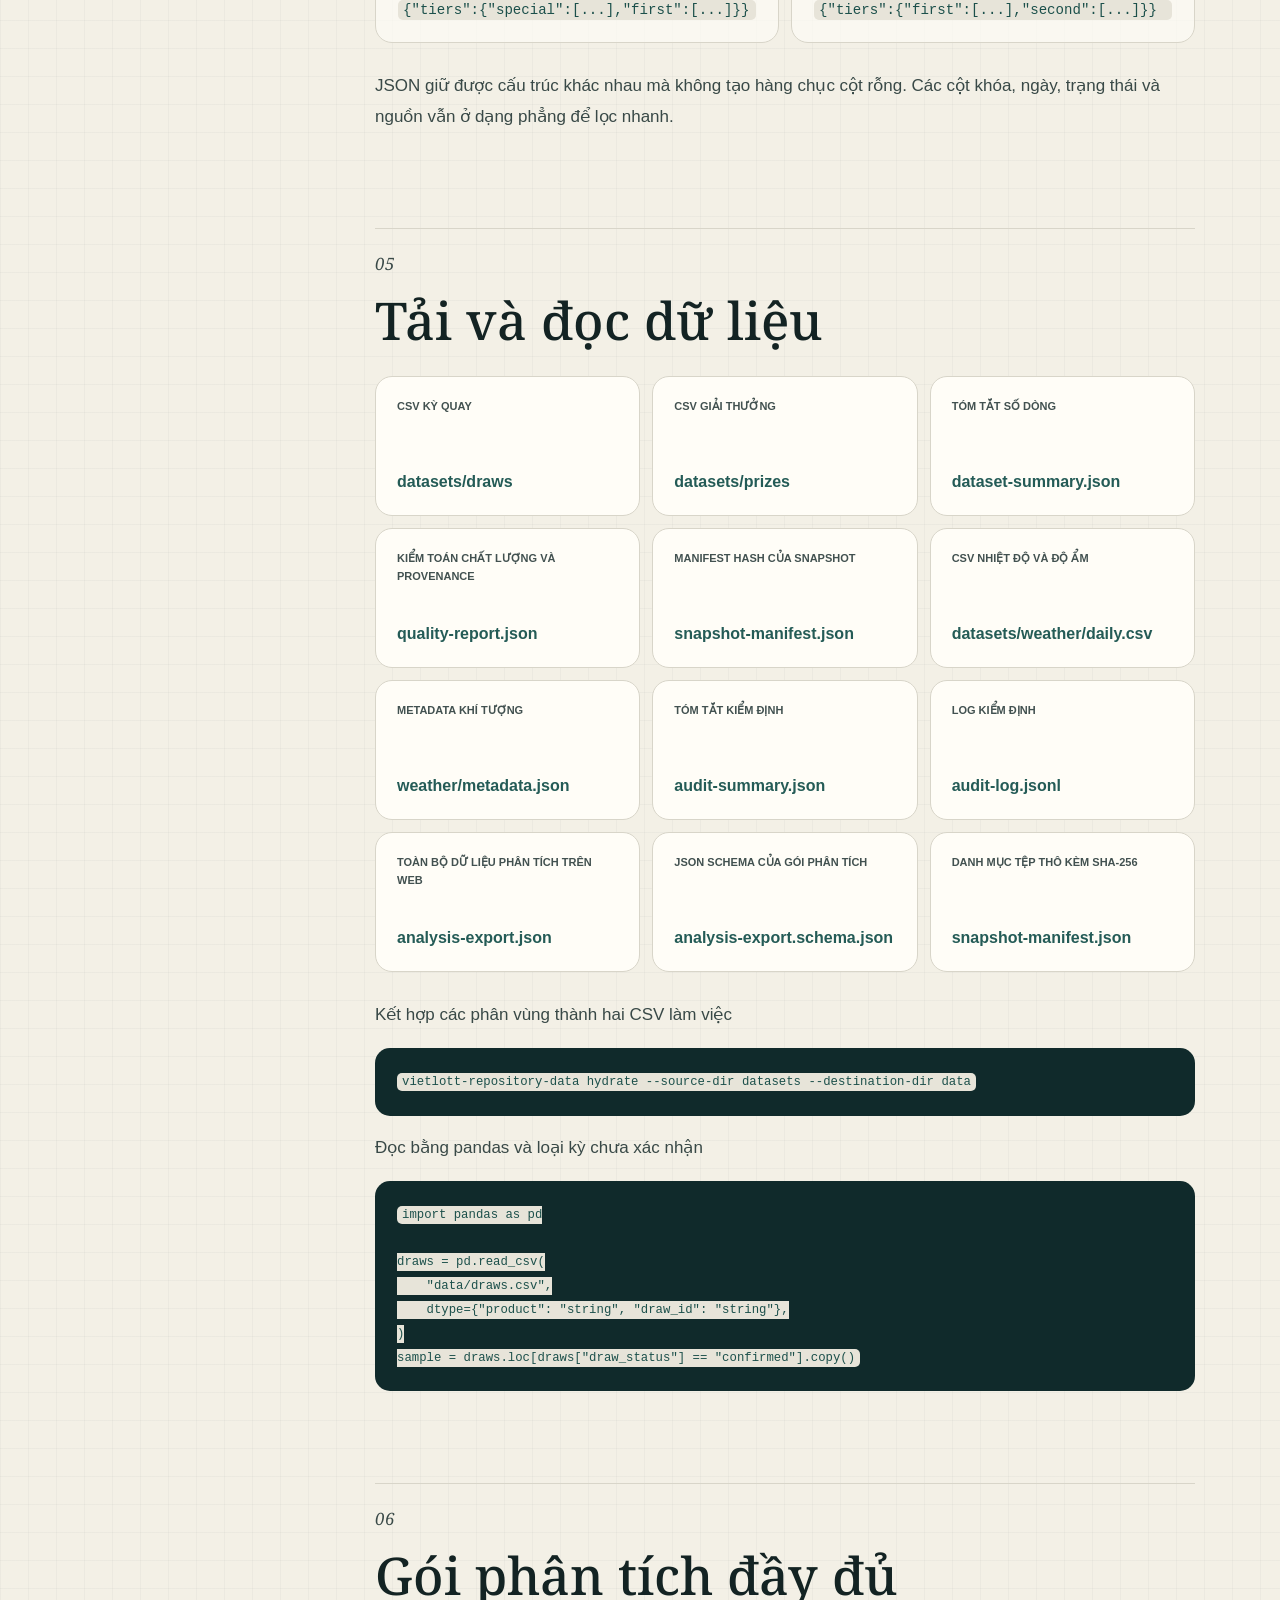
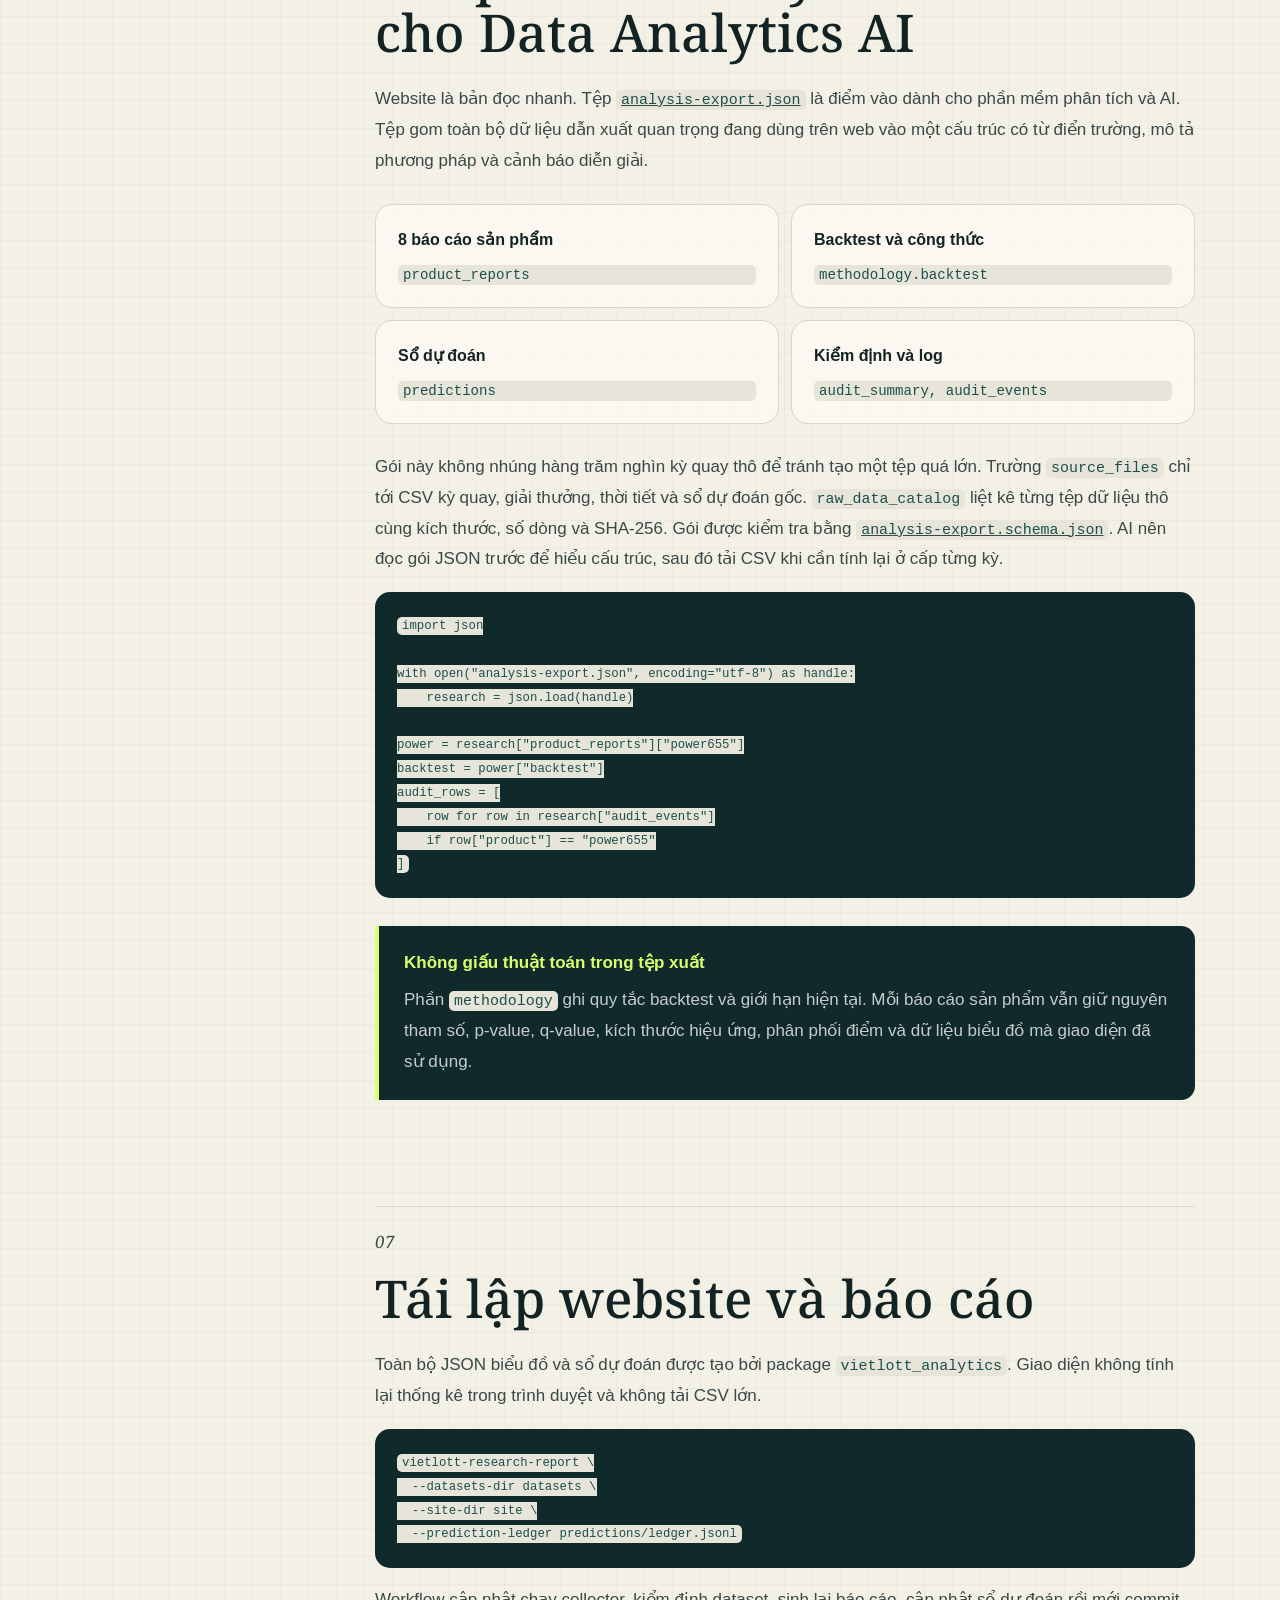
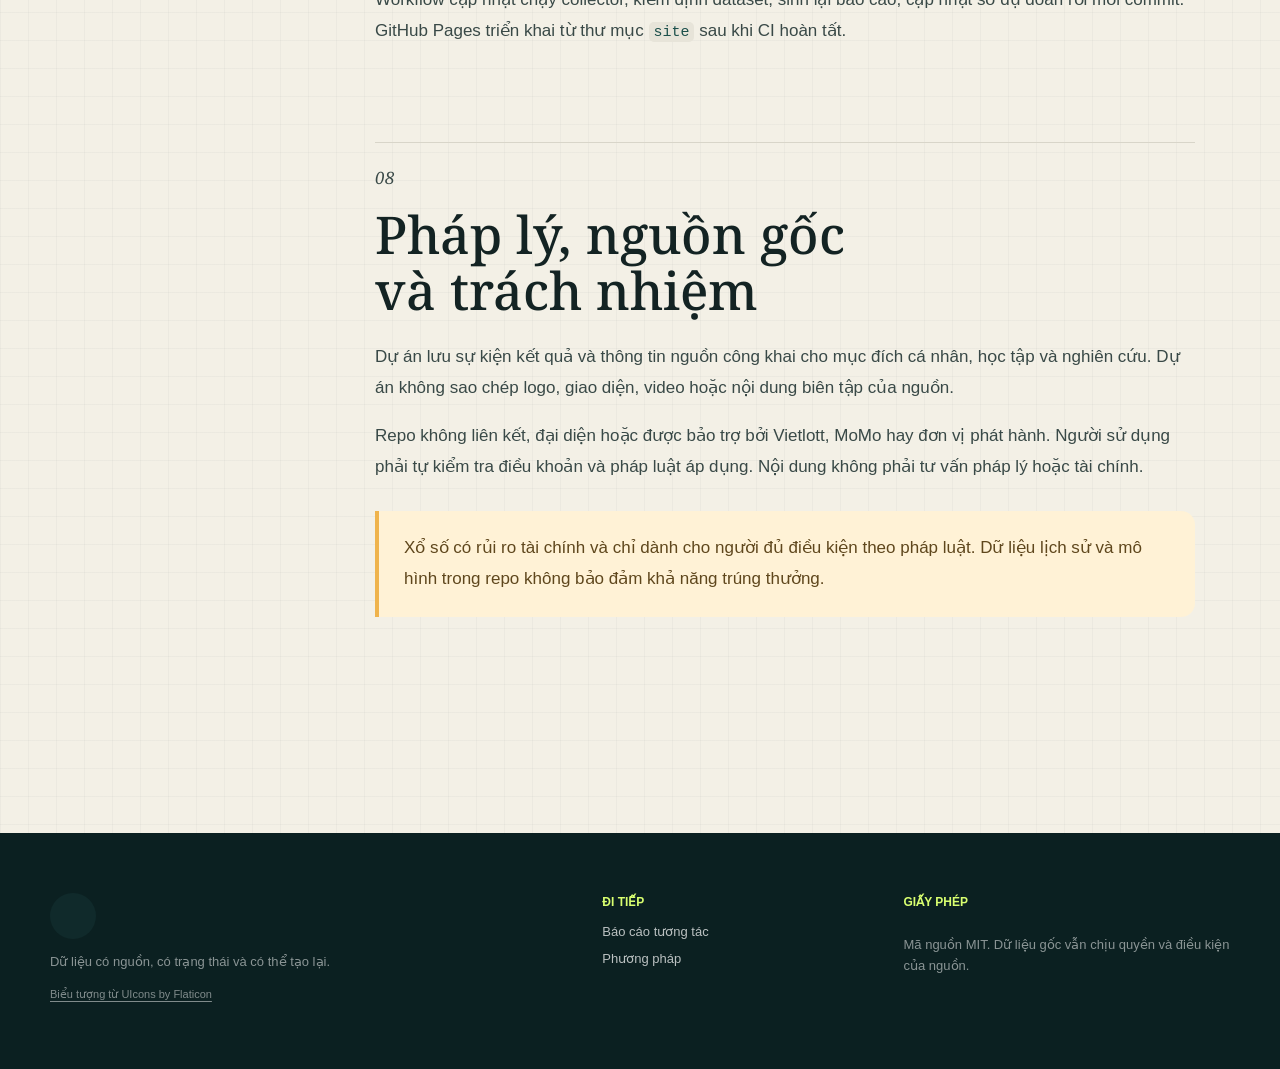
==== commit dcb36ade: "Thêm quét change-point cho fairness audit" ====
--- a/site/du-lieu.html
+++ b/site/du-lieu.html
@@ -11,8 +11,8 @@
   <link rel="preconnect" href="https://fonts.gstatic.com" crossorigin>
   <link rel="stylesheet" href="https://fonts.googleapis.com/css2?family=Noto+Serif:ital,wght@0,400;0,500;1,400;1,500&amp;display=swap">
   <link rel="stylesheet" href="https://cdn-uicons.flaticon.com/3.0.0/uicons-regular-rounded/css/uicons-regular-rounded.css">
-  <link rel="stylesheet" href="assets/styles.css?v=20260615-13">
-  <script src="assets/docs.js?v=20260615-1" defer></script>
+  <link rel="stylesheet" href="assets/styles.css?v=20260618-6">
+  <script src="assets/docs.js?v=20260618-2" defer></script>
 </head>
 <body>
   <a class="skip-link" href="#main">Bỏ qua điều hướng</a>
@@ -64,6 +64,12 @@
           <div id="coverage-table" class="table-wrap">
             <p>Đang đọc manifest dữ liệu...</p>
           </div>
+          <p class="table-note">
+            "Kỳ xác nhận" là từng mã kỳ quay <code>draw_id</code>, không phải số ngày lịch.
+            Với Keno, Bingo18 và Lotto 5/35, một ngày có nhiều kỳ quay nên số kỳ có thể lớn
+            hơn rất nhiều so với "ngày có dữ liệu". Cột "bản ghi CSV" là số dòng dữ liệu gốc
+            đang được lưu cho sản phẩm đó.
+          </p>
           <p>
             Số kỳ chưa xác nhận được giữ riêng để bảo toàn dấu vết các khoảng mã không
             phát hành hoặc chưa thể xác minh. Báo cáo thống kê mặc định không dùng các dòng này.
--- a/site/assets/styles.css
+++ b/site/assets/styles.css
@@ -1408,6 +1408,7 @@
 }
 
 .evidence-audit {
+  min-width: 0;
   border-top: 1px solid var(--line);
   background:
     radial-gradient(circle at 0 0, rgb(217 255 112 / 10%), transparent 24%),
@@ -1442,6 +1443,7 @@
 }
 
 .evidence-audit-body {
+  min-width: 0;
   padding: 0 28px 28px;
 }
 
@@ -1539,6 +1541,10 @@
   padding: 12px;
 }
 
+.audit-test-list {
+  min-width: 0;
+}
+
 .audit-stat-guide {
   padding: 16px;
   border: 1px solid #bdd0c9;
@@ -1811,6 +1817,10 @@
   font-size: 13px;
 }
 
+.audit-test-metrics {
+  min-width: 0;
+}
+
 .audit-test-row dl {
   display: grid;
   grid-template-columns: repeat(2, 1fr);
@@ -1836,8 +1846,41 @@
   font-weight: 900;
 }
 
+.audit-permutation-note,
+.audit-bootstrap-note,
+.audit-change-point-note {
+  display: grid;
+  gap: 4px;
+  margin-top: 10px !important;
+  padding: 10px 12px;
+  border: 1px solid #c9d4cd;
+  border-radius: 12px;
+  background: #f7f5ec;
+}
+
+.audit-permutation-note strong,
+.audit-bootstrap-note strong,
+.audit-change-point-note strong {
+  margin: 0;
+  color: var(--ink);
+  font-size: 13px;
+}
+
+.audit-permutation-note span,
+.audit-bootstrap-note span,
+.audit-change-point-note span {
+  color: var(--ink-soft);
+  font-size: 11px;
+  font-weight: 750;
+  letter-spacing: 0;
+  line-height: 1.45;
+  text-transform: none;
+}
+
 .position-residual-panel {
+  min-width: 0;
   margin-top: 18px;
+  overflow: visible;
   padding: 24px;
   border: 1px solid var(--line);
   border-radius: 22px;
@@ -1876,6 +1919,7 @@
 }
 
 .position-residual-scroll {
+  max-width: 100%;
   margin-top: 20px;
   overflow-x: auto;
 }
@@ -1922,6 +1966,381 @@
   display: block;
   margin-top: 14px;
   color: var(--muted);
+}
+
+.position-tier-panel {
+  margin-top: 18px;
+  padding-top: 16px;
+  border-top: 1px solid rgb(10 46 47 / 10%);
+}
+
+.position-tier-heading {
+  display: grid;
+  grid-template-columns: minmax(0, 0.85fr) minmax(0, 1.15fr);
+  gap: 16px;
+  align-items: start;
+}
+
+.position-tier-heading span,
+.position-result-types span,
+.position-tier-grid span {
+  color: var(--muted);
+  font-size: 11px;
+  text-transform: uppercase;
+  letter-spacing: 0.08em;
+}
+
+.position-tier-heading strong {
+  display: block;
+  margin-top: 4px;
+  font-size: 18px;
+}
+
+.position-tier-heading p {
+  margin: 0;
+  color: var(--ink-soft);
+  font-size: 12px;
+  line-height: 1.6;
+}
+
+.position-result-types,
+.position-tier-grid {
+  display: grid;
+  gap: 10px;
+  margin-top: 12px;
+}
+
+.position-result-types {
+  grid-template-columns: repeat(2, minmax(0, 1fr));
+}
+
+.position-result-types article,
+.position-tier-grid article {
+  padding: 12px;
+  border-radius: 12px;
+  background: #ffffff;
+}
+
+.position-result-types article {
+  border-left: 4px solid #b9c8c0;
+}
+
+.position-result-types article.excluded {
+  border-left-color: #b7944f;
+  background: #fbf6ea;
+}
+
+.position-result-types strong,
+.position-tier-grid strong {
+  display: block;
+  margin-top: 6px;
+  font-size: 18px;
+}
+
+.position-result-types small {
+  display: block;
+  margin-top: 6px;
+  color: var(--ink-soft);
+  line-height: 1.5;
+}
+
+.position-tier-grid {
+  grid-template-columns: repeat(2, minmax(0, 1fr));
+}
+
+.position-tier-grid dl {
+  display: grid;
+  grid-template-columns: repeat(2, minmax(0, 1fr));
+  gap: 8px;
+  margin: 10px 0 0;
+}
+
+.position-tier-grid dl div {
+  min-height: 56px;
+  padding: 8px;
+  border-radius: 10px;
+  background: #f5f1e8;
+}
+
+.position-tier-grid dt,
+.position-tier-grid dd {
+  margin: 0;
+}
+
+.position-tier-grid dt {
+  color: var(--muted);
+  font-size: 11px;
+}
+
+.position-tier-grid dd {
+  margin-top: 4px;
+  font-weight: 800;
+}
+
+.position-period-panel {
+  margin-top: 18px;
+  padding-top: 16px;
+  border-top: 1px solid rgb(10 46 47 / 10%);
+}
+
+.position-period-heading {
+  display: grid;
+  grid-template-columns: minmax(0, 0.85fr) minmax(0, 1.15fr);
+  gap: 16px;
+  align-items: start;
+}
+
+.position-period-heading span,
+.position-period-grid header span {
+  color: var(--muted);
+  font-size: 11px;
+  text-transform: uppercase;
+  letter-spacing: 0.08em;
+}
+
+.position-period-heading strong {
+  display: block;
+  margin-top: 4px;
+  font-size: 18px;
+}
+
+.position-period-heading p {
+  margin: 0;
+  color: var(--ink-soft);
+  font-size: 12px;
+  line-height: 1.6;
+}
+
+.position-period-grid {
+  display: grid;
+  grid-template-columns: repeat(3, minmax(0, 1fr));
+  gap: 10px;
+  margin-top: 12px;
+}
+
+.position-period-grid article {
+  min-width: 0;
+  padding: 12px;
+  border-radius: 12px;
+  background: #ffffff;
+}
+
+.position-period-grid header {
+  display: grid;
+  gap: 4px;
+}
+
+.position-period-grid header strong {
+  color: var(--forest);
+  font-size: 15px;
+}
+
+.position-period-grid header small {
+  color: var(--muted);
+  font-size: 11px;
+  font-weight: 750;
+}
+
+.position-period-grid dl {
+  display: grid;
+  grid-template-columns: repeat(2, minmax(0, 1fr));
+  gap: 8px;
+  margin: 10px 0 0;
+}
+
+.position-period-grid dl div {
+  min-height: 56px;
+  padding: 8px;
+  border-radius: 10px;
+  background: #f5f1e8;
+}
+
+.position-period-grid dt,
+.position-period-grid dd {
+  margin: 0;
+}
+
+.position-period-grid dt {
+  color: var(--muted);
+  font-size: 11px;
+}
+
+.position-period-grid dd {
+  margin-top: 4px;
+  font-weight: 800;
+}
+
+.position-period-residuals {
+  display: flex;
+  flex-wrap: wrap;
+  gap: 6px;
+  margin-top: 10px;
+}
+
+.position-period-residuals span {
+  display: inline-flex;
+  gap: 5px;
+  align-items: center;
+  padding: 6px 8px;
+  border-radius: 999px;
+  background: #ecf1e8;
+  color: #426a66;
+  font-size: 11px;
+  font-weight: 800;
+}
+
+.position-period-residuals b {
+  color: var(--forest);
+}
+
+.position-source-panel {
+  margin-top: 18px;
+  padding-top: 16px;
+  border-top: 1px solid rgb(10 46 47 / 10%);
+}
+
+.position-source-heading {
+  display: grid;
+  grid-template-columns: minmax(0, 0.85fr) minmax(0, 1.15fr);
+  gap: 16px;
+  align-items: start;
+}
+
+.position-source-heading span,
+.position-source-grid header span {
+  color: var(--muted);
+  font-size: 11px;
+  text-transform: uppercase;
+  letter-spacing: 0.08em;
+}
+
+.position-source-heading strong {
+  display: block;
+  margin-top: 4px;
+  font-size: 18px;
+}
+
+.position-source-heading p {
+  margin: 0;
+  color: var(--ink-soft);
+  font-size: 12px;
+  line-height: 1.6;
+}
+
+.position-source-status {
+  display: flex;
+  flex-wrap: wrap;
+  gap: 8px;
+  align-items: center;
+  margin-top: 12px;
+}
+
+.position-source-status span,
+.position-source-status strong {
+  padding: 7px 10px;
+  border-radius: 999px;
+  background: #ecf1e8;
+  color: #315c57;
+  font-size: 11px;
+  font-weight: 850;
+}
+
+.position-source-grid {
+  display: grid;
+  grid-template-columns: repeat(2, minmax(0, 1fr));
+  gap: 10px;
+  margin-top: 12px;
+}
+
+.position-source-grid article {
+  min-width: 0;
+  padding: 12px;
+  border-left: 4px solid #9ab7a5;
+  border-radius: 12px;
+  background: #ffffff;
+}
+
+.position-source-grid article.too_small {
+  border-left-color: #b7944f;
+  background: #fbf6ea;
+}
+
+.position-source-grid header {
+  display: grid;
+  gap: 4px;
+}
+
+.position-source-grid header strong {
+  color: var(--forest);
+  font-size: 16px;
+}
+
+.position-source-grid header small {
+  color: var(--muted);
+  font-size: 11px;
+  font-weight: 750;
+  overflow-wrap: anywhere;
+}
+
+.position-source-grid dl {
+  display: grid;
+  grid-template-columns: repeat(2, minmax(0, 1fr));
+  gap: 8px;
+  margin: 10px 0 0;
+}
+
+.position-source-grid dl div {
+  min-height: 56px;
+  padding: 8px;
+  border-radius: 10px;
+  background: #f5f1e8;
+}
+
+.position-source-grid dt,
+.position-source-grid dd {
+  margin: 0;
+}
+
+.position-source-grid dt {
+  color: var(--muted);
+  font-size: 11px;
+}
+
+.position-source-grid dd {
+  margin-top: 4px;
+  font-weight: 800;
+}
+
+.position-source-grid p {
+  margin: 10px 0 0;
+  color: var(--ink-soft);
+  font-size: 12px;
+  line-height: 1.5;
+}
+
+.position-source-residuals {
+  display: flex;
+  flex-wrap: wrap;
+  gap: 6px;
+  margin-top: 10px;
+}
+
+.position-source-residuals span {
+  display: inline-flex;
+  gap: 5px;
+  align-items: center;
+  max-width: 100%;
+  padding: 6px 8px;
+  border-radius: 999px;
+  background: #ecf1e8;
+  color: #426a66;
+  font-size: 11px;
+  font-weight: 800;
+  overflow-wrap: anywhere;
+}
+
+.position-source-residuals b {
+  color: var(--forest);
 }
 
 .audit-family-list {
@@ -2061,6 +2480,14 @@
   display: grid;
   grid-template-columns: repeat(2, minmax(0, 1fr));
   gap: 18px;
+}
+
+.backtest-prize-grid {
+  grid-template-columns: 1fr;
+}
+
+.backtest-prize-grid .prize-report {
+  grid-template-columns: repeat(4, minmax(0, 1fr));
 }
 
 .number-map-layout {
@@ -2345,6 +2772,13 @@
 
 .table-wrap {
   overflow-x: auto;
+}
+
+.table-note {
+  margin: 14px 0 0;
+  color: var(--ink-soft);
+  font-size: 14px;
+  line-height: 1.75;
 }
 
 .data-table {
@@ -2781,17 +3215,37 @@
 
 .prediction-product-metrics {
   display: grid;
-  grid-template-columns: repeat(6, 1fr);
+  grid-template-columns: repeat(auto-fit, minmax(135px, 1fr));
   gap: 1px;
   overflow: hidden;
   border-radius: 16px;
   background: rgb(255 255 255 / 12%);
 }
 
-.prediction-product-metrics > div {
+.prediction-product-metric {
   min-width: 0;
   padding: 16px;
+  border: 0;
   background: #173635;
+  color: inherit;
+  cursor: pointer;
+  font: inherit;
+  text-align: left;
+}
+
+.prediction-product-metric.static {
+  cursor: default;
+}
+
+.prediction-product-metric.static strong {
+  color: var(--paper);
+}
+
+button.prediction-product-metric:hover,
+button.prediction-product-metric:focus-visible {
+  background: #1c4240;
+  outline: 2px solid rgb(212 255 91 / 54%);
+  outline-offset: -2px;
 }
 
 .prediction-product-metrics span,
@@ -2846,17 +3300,62 @@
   margin-top: 22px;
 }
 
+.prediction-latest-panel {
+  overflow: hidden;
+  border: 1px solid rgb(255 255 255 / 12%);
+  border-radius: 16px;
+  background: rgb(255 255 255 / 5%);
+}
+
 .prediction-comparison-heading {
   display: flex;
+  min-height: 58px;
+  gap: 12px;
   align-items: center;
   justify-content: space-between;
+  padding: 14px 17px;
   color: rgb(255 255 255 / 52%);
+  cursor: pointer;
   font-size: 11px;
+  list-style: none;
   text-transform: uppercase;
 }
 
+.prediction-comparison-heading::-webkit-details-marker {
+  display: none;
+}
+
 .prediction-comparison-heading strong {
+  margin-left: auto;
   color: var(--paper);
+}
+
+.prediction-comparison-heading::after {
+  content: "+";
+  display: grid;
+  width: 24px;
+  height: 24px;
+  flex: 0 0 auto;
+  place-items: center;
+  border: 1px solid rgb(255 255 255 / 15%);
+  border-radius: 999px;
+  color: var(--acid);
+  font-size: 14px;
+  font-weight: 900;
+}
+
+.prediction-latest-panel[open] .prediction-comparison-heading::after {
+  content: "-";
+}
+
+.prediction-latest-list {
+  display: grid;
+  gap: 10px;
+  padding: 0 14px 14px;
+}
+
+.prediction-latest-panel:not([open]) > .prediction-latest-list {
+  display: none;
 }
 
 .prediction-evaluation {
@@ -2877,6 +3376,10 @@
 
 .prediction-evaluation.status-wrong {
   border-left-color: #71827f;
+}
+
+.prediction-evaluation.status-pending {
+  border-left-color: #9cb0ad;
 }
 
 .prediction-evaluation > header,
@@ -2917,6 +3420,11 @@
   color: rgb(255 255 255 / 65%);
 }
 
+.prediction-status.status-pending {
+  background: rgb(255 255 255 / 14%);
+  color: var(--paper);
+}
+
 .prediction-versus {
   display: grid;
   grid-template-columns: minmax(0, 1fr) auto minmax(0, 1fr);
@@ -2986,6 +3494,16 @@
 .evaluation-sequence span.matched {
   background: var(--acid);
   color: var(--forest);
+}
+
+.prediction-pending-result {
+  min-height: 44px;
+  padding: 12px 13px;
+  border: 1px dashed rgb(255 255 255 / 18%);
+  border-radius: 11px;
+  color: rgb(255 255 255 / 58%);
+  font-size: 12px;
+  line-height: 1.5;
 }
 
 .prediction-evaluation > footer {
@@ -3047,36 +3565,73 @@
 
 .archive-summary {
   display: grid;
-  grid-template-columns: repeat(4, 1fr);
+  gap: 18px;
+  margin-top: 26px;
+  padding: 24px;
+  overflow: visible;
+  border: 1px solid rgb(255 255 255 / 14%);
+  border-radius: 22px;
+  background: rgb(3 25 26 / 42%);
+}
+
+.archive-summary .archive-summary-heading {
+  min-height: auto;
+  padding: 0;
+  background: transparent;
+}
+
+.archive-summary-groups {
+  display: grid;
+  gap: 14px;
+  background: transparent;
+}
+
+.archive-metric-grid {
+  display: grid;
   gap: 1px;
-  margin-top: 18px;
   overflow: hidden;
   border-radius: 16px;
   background: rgb(255 255 255 / 12%);
 }
 
-.archive-summary > * {
-  min-height: 105px;
-  padding: 19px;
+.archive-overview-grid {
+  grid-template-columns: repeat(7, minmax(0, 1fr));
+}
+
+.archive-metric {
+  min-width: 0;
+  min-height: 108px;
+  padding: 16px;
+  border: 0;
   background: #173635;
-}
-
-.archive-summary .archive-summary-heading {
-  min-height: auto;
-  grid-column: 1 / -1;
-  padding: 18px 20px;
-  background: #123130;
+  color: inherit;
+  cursor: pointer;
+  font: inherit;
+  text-align: left;
+}
+
+.archive-metric:hover,
+.archive-metric:focus-visible {
+  background: #1c4240;
+  outline: 2px solid rgb(212 255 91 / 54%);
+  outline-offset: -2px;
 }
 
 .archive-summary-heading span {
+  display: block;
   color: var(--acid);
+  font-size: 12px;
+  font-weight: 900;
+  letter-spacing: 0.16em;
+  text-transform: uppercase;
 }
 
 .archive-summary-heading strong {
-  margin-top: 4px;
+  display: block;
+  margin-top: 10px;
   color: var(--paper);
-  font-size: 20px;
-  line-height: 1.25;
+  font-size: 28px;
+  line-height: 1.2;
 }
 
 .archive-summary-heading p {
@@ -3087,7 +3642,7 @@
   line-height: 1.6;
 }
 
-.archive-summary span {
+.archive-metric span {
   display: block;
   color: rgb(255 255 255 / 50%);
   font-size: 10px;
@@ -3095,19 +3650,76 @@
   text-transform: uppercase;
 }
 
-.archive-summary strong {
+.archive-detail-heading span {
+  display: block;
+  color: var(--acid);
+  font-size: 10px;
+  font-weight: 850;
+  text-transform: uppercase;
+}
+
+.archive-detail-heading strong {
+  display: block;
+  margin-top: 4px;
+  color: var(--paper);
+  font-size: 20px;
+  line-height: 1.25;
+}
+
+.archive-metric strong {
   display: block;
   margin-top: 5px;
   color: var(--acid);
   font-size: 26px;
 }
 
+.archive-detail-panel {
+  overflow: hidden;
+  border: 1px solid rgb(255 255 255 / 12%);
+  border-radius: 16px;
+  background: #123130;
+}
+
+.archive-detail-heading {
+  display: flex;
+  gap: 16px;
+  align-items: center;
+  justify-content: space-between;
+  padding: 18px 20px;
+}
+
+.archive-detail-close {
+  flex: 0 0 auto;
+  padding: 9px 12px;
+  border: 1px solid rgb(255 255 255 / 18%);
+  border-radius: 999px;
+  background: rgb(255 255 255 / 8%);
+  color: var(--paper);
+  cursor: pointer;
+  font-weight: 800;
+}
+
+.archive-detail-close:hover,
+.archive-detail-close:focus-visible {
+  border-color: rgb(212 255 91 / 62%);
+  outline: none;
+}
+
+.archive-detail-list {
+  max-height: min(650px, 72vh);
+  overflow: auto;
+  padding: 0 14px 14px;
+}
+
 .archive-summary a {
   display: flex;
   min-height: 62px;
-  grid-column: 1 / -1;
   align-items: center;
   justify-content: center;
+  padding: 19px;
+  border: 1px solid rgb(255 255 255 / 10%);
+  border-radius: 16px;
+  background: #173635;
   color: var(--paper);
   font-weight: 800;
   text-align: center;
@@ -3304,6 +3916,9 @@
   .audit-log-lead,
   .audit-log-products,
   .audit-dependency-heading,
+  .position-tier-heading,
+  .position-period-heading,
+  .position-source-heading,
   .audit-test-row {
     grid-template-columns: 1fr;
   }
@@ -3316,12 +3931,12 @@
     grid-template-columns: repeat(10, 1fr);
   }
 
-  .archive-summary {
+  .archive-overview-grid {
     grid-template-columns: repeat(2, 1fr);
   }
 
-  .archive-summary a {
-    grid-column: 1 / -1;
+  .archive-metric {
+    min-height: 96px;
   }
 
   .prediction-product-metrics {
@@ -3393,6 +4008,10 @@
     .audit-family-list,
     .audit-dependency-heading,
     .audit-dependency-grid,
+    .position-result-types,
+    .position-tier-grid,
+    .position-period-grid,
+    .position-source-grid,
     .audit-log-lead,
     .audit-log-products,
   .threshold-sensitivity-grid,
@@ -3435,6 +4054,12 @@
     grid-template-columns: 1fr;
   }
 
+  .position-tier-grid dl,
+  .position-period-grid dl,
+  .position-source-grid dl {
+    grid-template-columns: 1fr;
+  }
+
   .project-stance {
     padding-top: 0;
   }
@@ -3589,6 +4214,10 @@
     grid-template-columns: 1fr 1fr;
   }
 
+  .backtest-prize-grid .prize-report {
+    grid-template-columns: repeat(2, minmax(0, 1fr));
+  }
+
   .prediction-hit-distribution,
   .prediction-versus {
     grid-template-columns: 1fr;
@@ -3598,16 +4227,14 @@
     text-align: center;
   }
 
+  .archive-overview-grid {
+    grid-template-columns: 1fr;
+  }
+
+  .archive-detail-heading,
   .prediction-evaluation > header {
     align-items: flex-start;
-  }
-
-  .archive-summary {
-    grid-template-columns: 1fr;
-  }
-
-  .archive-summary a {
-    grid-column: auto;
+    flex-direction: column;
   }
 }
 
